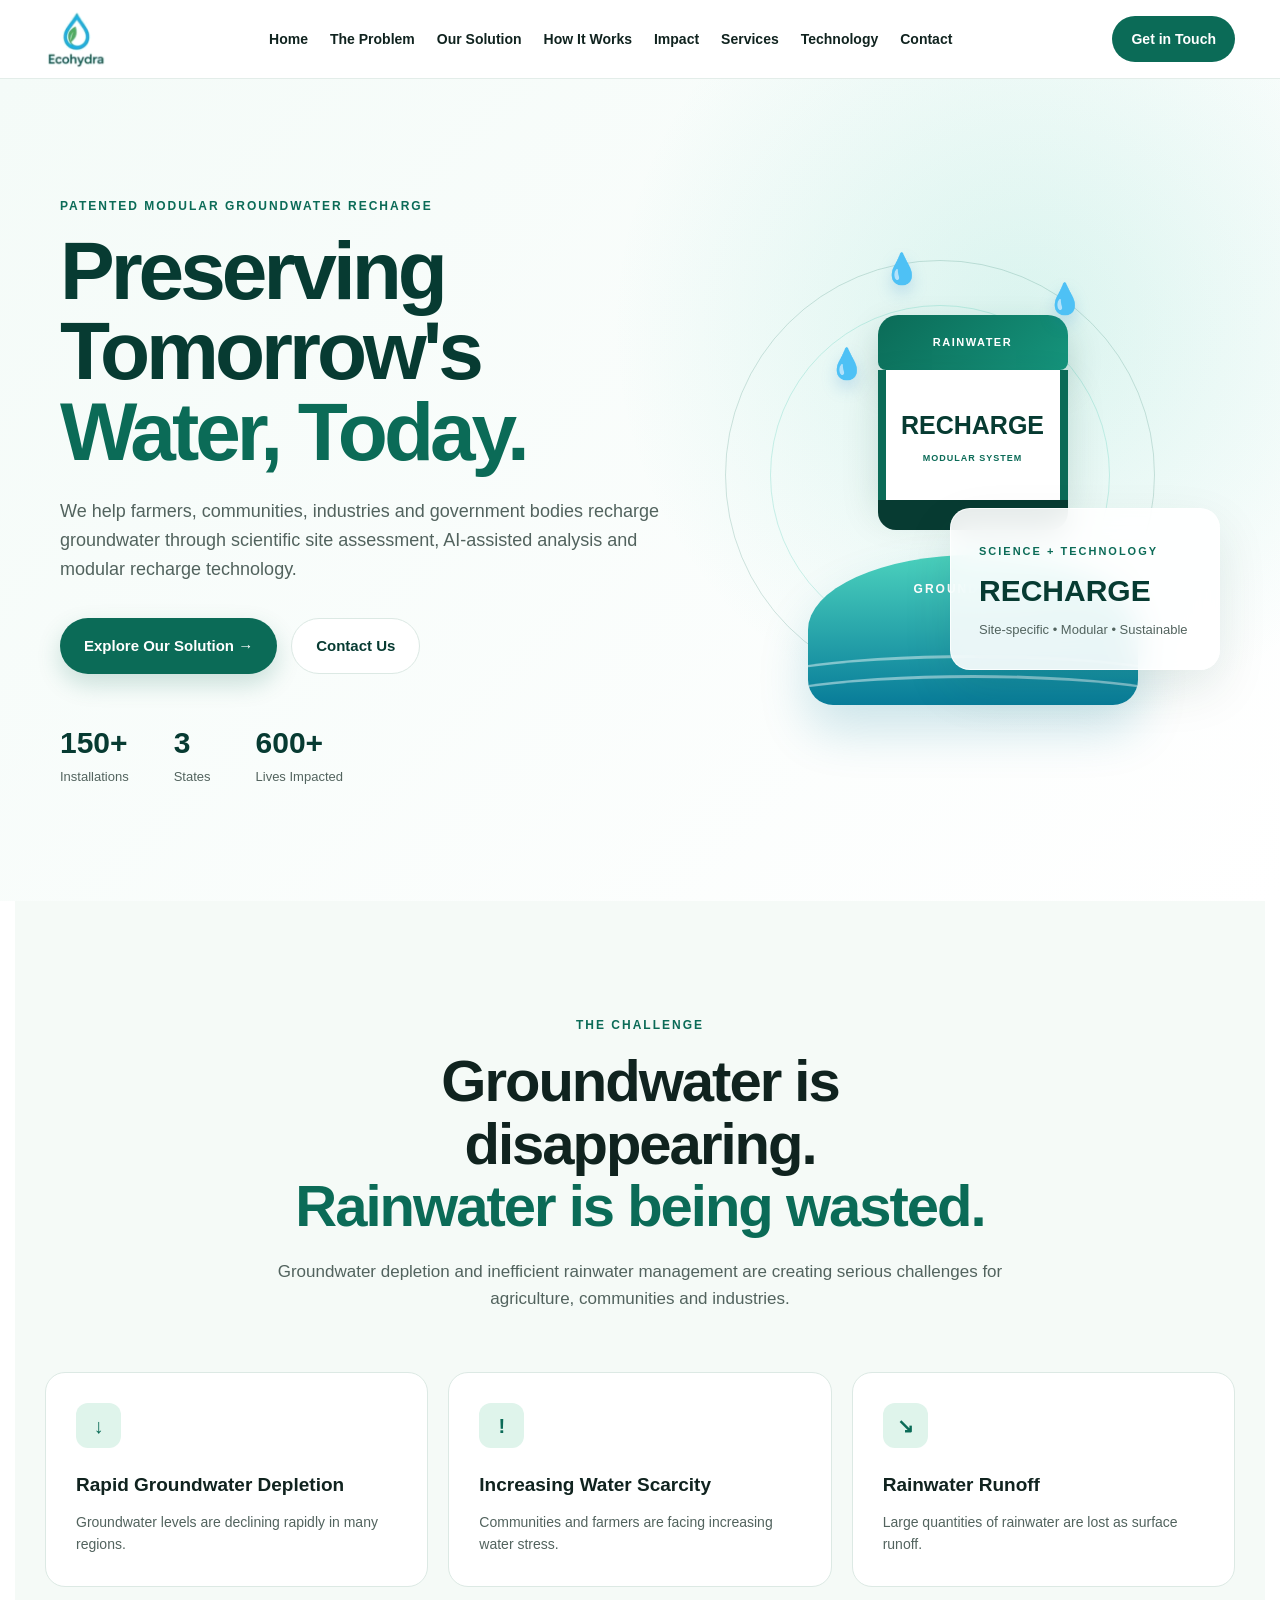
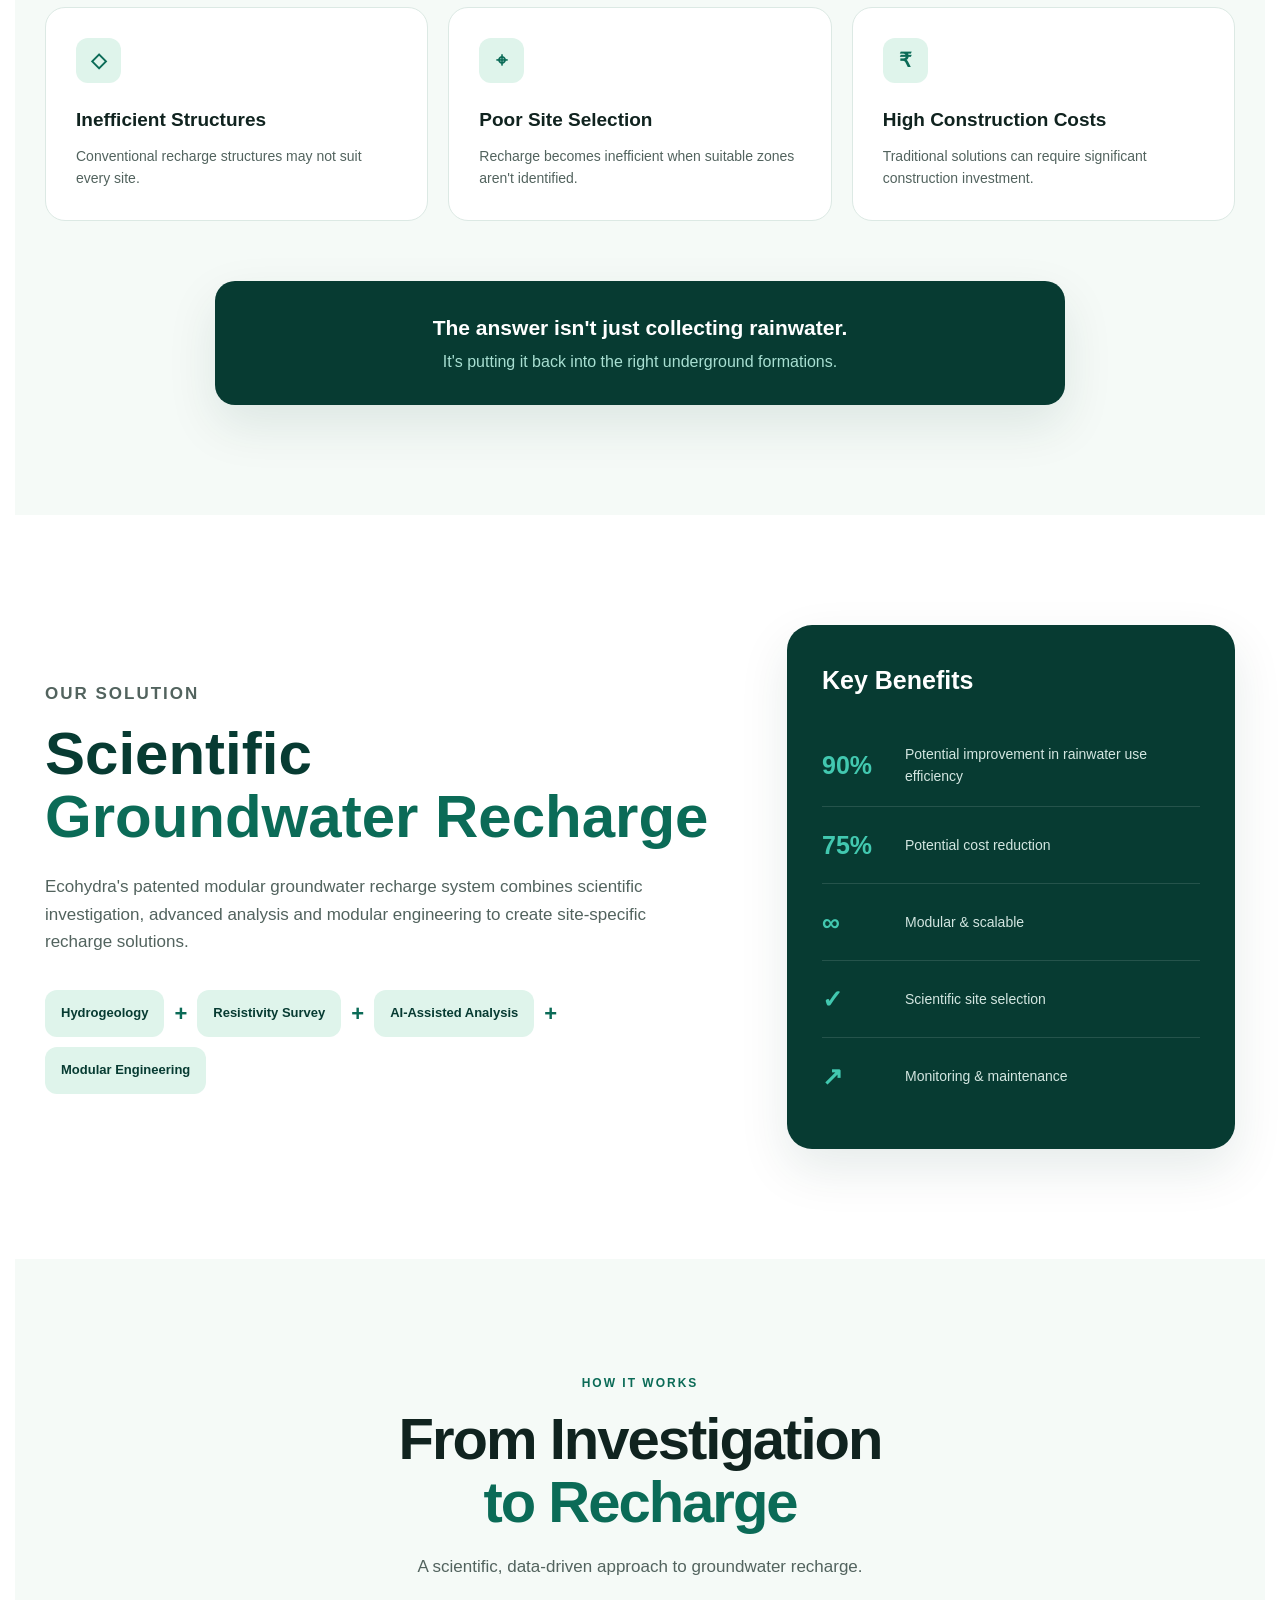
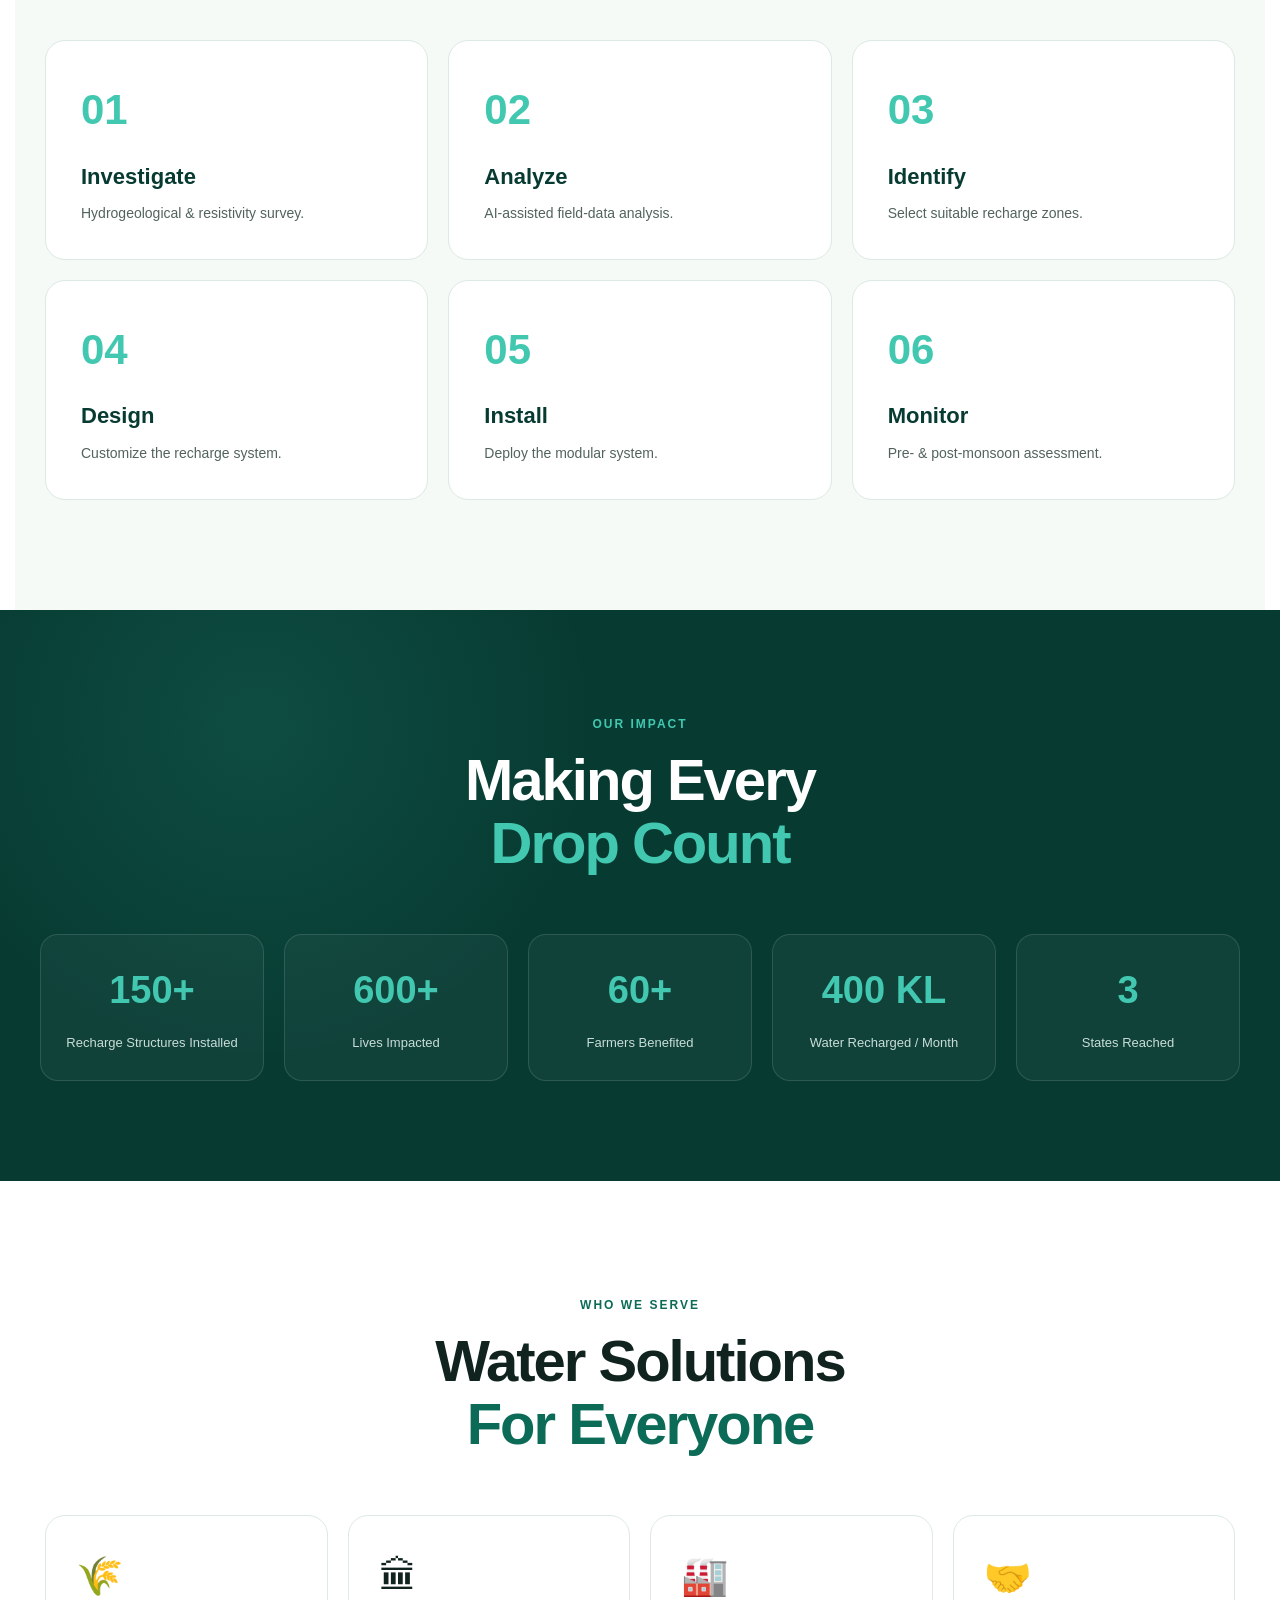
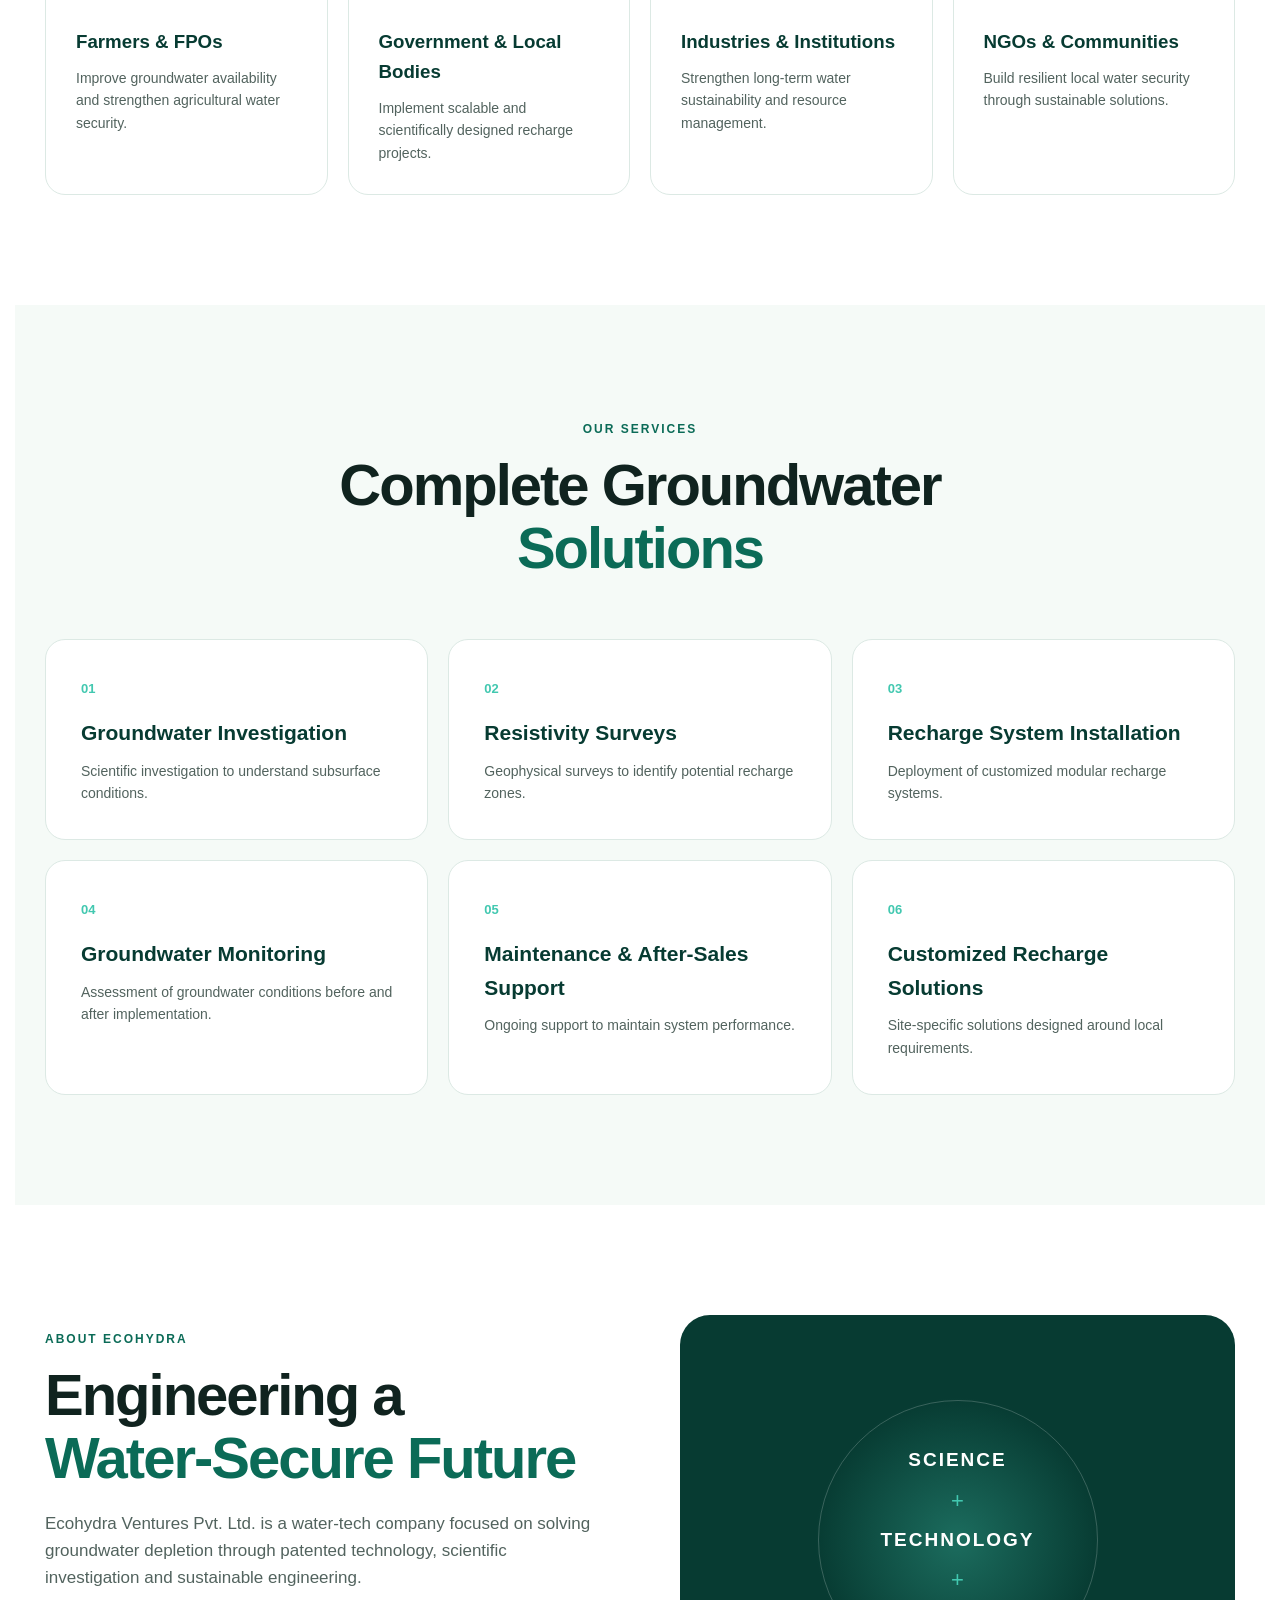
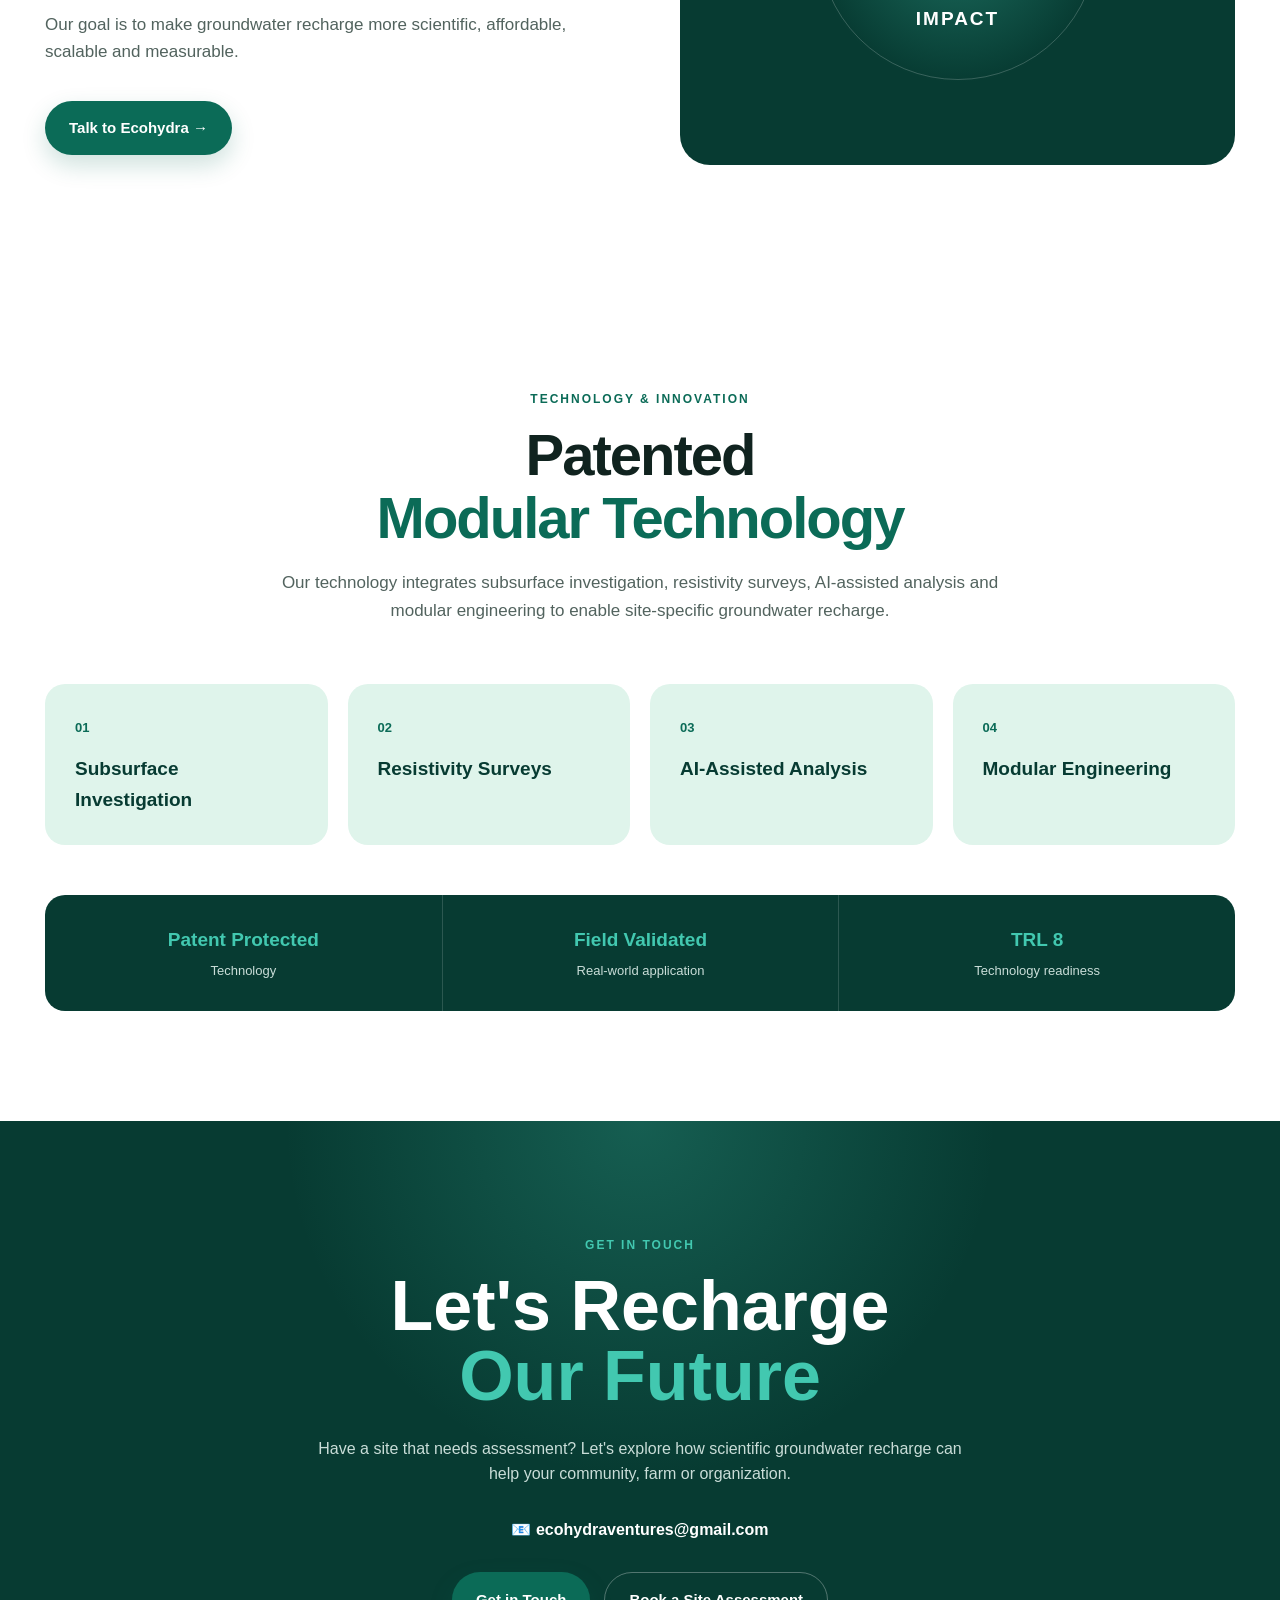
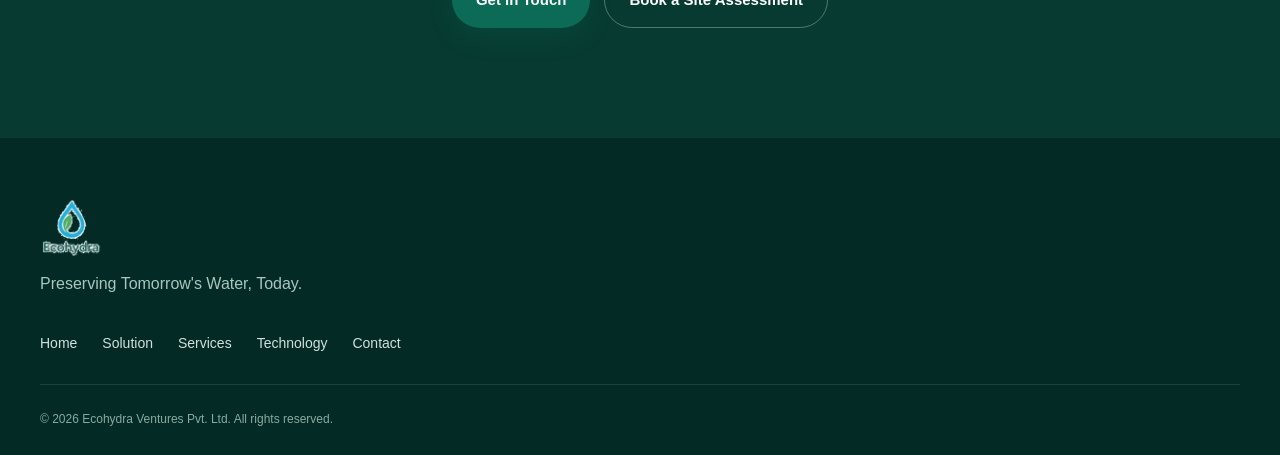
==== index.html @ b25ceb39 "Add files via upload" ====
<!DOCTYPE html>
<html lang="en">
<head>
    <meta charset="UTF-8">
    <meta name="viewport" content="width=device-width, initial-scale=1.0">

    <meta
        name="description"
        content="Ecohydra Ventures Pvt. Ltd. provides scientific and modular groundwater recharge solutions."
    >

    <title>Ecohydra Ventures Pvt. Ltd. | Groundwater Recharge Solutions</title>

    <link rel="stylesheet" href="style.css">
</head>

<body>

    <!-- ================= HEADER ================= -->

    <header class="header">

        <nav class="navbar">

            <a href="#home" class="logo">
    <img
        src="ecohydra-logo.png"
        alt="Ecohydra Ventures Pvt. Ltd."
        class="site-logo"
    >
</a>

            <button class="menu-toggle" id="menuToggle" aria-label="Open menu">
                ☰
            </button>

            <ul class="nav-links" id="navLinks">
                <li><a href="#home">Home</a></li>
                <li><a href="#problem">The Problem</a></li>
                <li><a href="#solution">Our Solution</a></li>
                <li><a href="#process">How It Works</a></li>
                <li><a href="#impact">Impact</a></li>
                <li><a href="#services">Services</a></li>
                <li><a href="#technology">Technology</a></li>
                <li><a href="#contact">Contact</a></li>
            </ul>

            <a href="#contact" class="nav-cta">
                Get in Touch
            </a>

        </nav>

    </header>


    <main>

        <!-- ================= HERO ================= -->

        <section class="hero" id="home">

            <div class="hero-content">

                <p class="eyebrow">
                    PATENTED MODULAR GROUNDWATER RECHARGE
                </p>

                <h1>
                    Preserving Tomorrow's
                    <span>Water, Today.</span>
                </h1>

                <p class="hero-description">
                    We help farmers, communities, industries and government
                    bodies recharge groundwater through scientific site
                    assessment, AI-assisted analysis and modular recharge
                    technology.
                </p>

                <div class="hero-buttons">
                    <a href="#solution" class="btn btn-primary">
                        Explore Our Solution →
                    </a>

                    <a href="#contact" class="btn btn-secondary">
                        Contact Us
                    </a>
                </div>

                <div class="hero-stats">

                    <div>
                        <strong>150+</strong>
                        <span>Installations</span>
                    </div>

                    <div>
                        <strong>3</strong>
                        <span>States</span>
                    </div>

                    <div>
                        <strong>600+</strong>
                        <span>Lives Impacted</span>
                    </div>

                </div>

            </div>

  <div class="hero-visual">

    <div class="water-orbit orbit-one"></div>
    <div class="water-orbit orbit-two"></div>

    <div class="recharge-visual">

        <div class="rain-drop drop-one">💧</div>
        <div class="rain-drop drop-two">💧</div>
        <div class="rain-drop drop-three">💧</div>

        <div class="recharge-system">
            <div class="system-top">
                <span>RAINWATER</span>
            </div>

            <div class="system-body">
                <span>RECHARGE</span>
                <small>MODULAR SYSTEM</small>
            </div>

            <div class="system-bottom"></div>
        </div>

        <div class="groundwater">
            <span>GROUNDWATER</span>
            <div class="water-wave"></div>
            <div class="water-wave wave-two"></div>
        </div>

    </div>

    <div class="water-card">
        <span>SCIENCE + TECHNOLOGY</span>
        <strong>RECHARGE</strong>
        <p>Site-specific • Modular • Sustainable</p>
    </div>

</div>

        </section>


        <!-- ================= PROBLEM ================= -->

        <section class="section problem-section" id="problem">

            <div class="section-heading">

                <p class="eyebrow">THE CHALLENGE</p>

                <h2>
                    Groundwater is disappearing.
                    <span>Rainwater is being wasted.</span>
                </h2>

                <p>
                    Groundwater depletion and inefficient rainwater management
                    are creating serious challenges for agriculture,
                    communities and industries.
                </p>

            </div>


            <div class="problem-grid">

                <article class="problem-card">
                    <span class="card-icon">↓</span>
                    <h3>Rapid Groundwater Depletion</h3>
                    <p>Groundwater levels are declining rapidly in many regions.</p>
                </article>

                <article class="problem-card">
                    <span class="card-icon">!</span>
                    <h3>Increasing Water Scarcity</h3>
                    <p>Communities and farmers are facing increasing water stress.</p>
                </article>

                <article class="problem-card">
                    <span class="card-icon">↘</span>
                    <h3>Rainwater Runoff</h3>
                    <p>Large quantities of rainwater are lost as surface runoff.</p>
                </article>

                <article class="problem-card">
                    <span class="card-icon">◇</span>
                    <h3>Inefficient Structures</h3>
                    <p>Conventional recharge structures may not suit every site.</p>
                </article>

                <article class="problem-card">
                    <span class="card-icon">⌖</span>
                    <h3>Poor Site Selection</h3>
                    <p>Recharge becomes inefficient when suitable zones aren't identified.</p>
                </article>

                <article class="problem-card">
                    <span class="card-icon">₹</span>
                    <h3>High Construction Costs</h3>
                    <p>Traditional solutions can require significant construction investment.</p>
                </article>

            </div>

            <div class="problem-statement">
                <strong>The answer isn't just collecting rainwater.</strong>
                <span>
                    It's putting it back into the right underground formations.
                </span>
            </div>

        </section>


        <!-- ================= SOLUTION ================= -->

        <section class="section solution-section" id="solution">

            <div class="solution-layout">

                <div class="solution-content">

                    <p class="eyebrow">OUR SOLUTION</p>

                    <h2>
                        Scientific
                        <span>Groundwater Recharge</span>
                    </h2>

                    <p>
                        Ecohydra's patented modular groundwater recharge
                        system combines scientific investigation, advanced
                        analysis and modular engineering to create
                        site-specific recharge solutions.
                    </p>

                    <div class="technology-chain">

                        <div>
                            <strong>Hydrogeology</strong>
                        </div>

                        <span>+</span>

                        <div>
                            <strong>Resistivity Survey</strong>
                        </div>

                        <span>+</span>

                        <div>
                            <strong>AI-Assisted Analysis</strong>
                        </div>

                        <span>+</span>

                        <div>
                            <strong>Modular Engineering</strong>
                        </div>

                    </div>

                </div>


                <div class="benefits">

                    <h3>Key Benefits</h3>

                    <div class="benefit">
                        <strong>90%</strong>
                        <span>Potential improvement in rainwater use efficiency</span>
                    </div>

                    <div class="benefit">
                        <strong>75%</strong>
                        <span>Potential cost reduction</span>
                    </div>

                    <div class="benefit">
                        <strong>∞</strong>
                        <span>Modular & scalable</span>
                    </div>

                    <div class="benefit">
                        <strong>✓</strong>
                        <span>Scientific site selection</span>
                    </div>

                    <div class="benefit">
                        <strong>↗</strong>
                        <span>Monitoring & maintenance</span>
                    </div>

                </div>

            </div>

        </section>


        <!-- ================= HOW IT WORKS ================= -->

        <section class="section process-section" id="process">

            <div class="section-heading">

                <p class="eyebrow">HOW IT WORKS</p>

                <h2>
                    From Investigation
                    <span>to Recharge</span>
                </h2>

                <p>
                    A scientific, data-driven approach to groundwater recharge.
                </p>

            </div>


            <div class="process-grid">

                <article class="process-card">
                    <span>01</span>
                    <h3>Investigate</h3>
                    <p>Hydrogeological & resistivity survey.</p>
                </article>

                <article class="process-card">
                    <span>02</span>
                    <h3>Analyze</h3>
                    <p>AI-assisted field-data analysis.</p>
                </article>

                <article class="process-card">
                    <span>03</span>
                    <h3>Identify</h3>
                    <p>Select suitable recharge zones.</p>
                </article>

                <article class="process-card">
                    <span>04</span>
                    <h3>Design</h3>
                    <p>Customize the recharge system.</p>
                </article>

                <article class="process-card">
                    <span>05</span>
                    <h3>Install</h3>
                    <p>Deploy the modular system.</p>
                </article>

                <article class="process-card">
                    <span>06</span>
                    <h3>Monitor</h3>
                    <p>Pre- & post-monsoon assessment.</p>
                </article>

            </div>

        </section>


        <!-- ================= IMPACT ================= -->

        <section class="impact-section" id="impact">

            <div class="section-heading light">

                <p class="eyebrow">OUR IMPACT</p>

                <h2>
                    Making Every
                    <span>Drop Count</span>
                </h2>

            </div>


            <div class="impact-grid">

                <div class="impact-number">
                    <strong>150+</strong>
                    <span>Recharge Structures Installed</span>
                </div>

                <div class="impact-number">
                    <strong>600+</strong>
                    <span>Lives Impacted</span>
                </div>

                <div class="impact-number">
                    <strong>60+</strong>
                    <span>Farmers Benefited</span>
                </div>

                <div class="impact-number">
                    <strong>400 KL</strong>
                    <span>Water Recharged / Month</span>
                </div>

                <div class="impact-number">
                    <strong>3</strong>
                    <span>States Reached</span>
                </div>

            </div>

        </section>


        <!-- ================= WHO WE SERVE ================= -->

        <section class="section serve-section">

            <div class="section-heading">

                <p class="eyebrow">WHO WE SERVE</p>

                <h2>
                    Water Solutions
                    <span>For Everyone</span>
                </h2>

            </div>


            <div class="serve-grid">

                <article class="serve-card">
                    <div class="serve-icon">🌾</div>
                    <h3>Farmers & FPOs</h3>
                    <p>Improve groundwater availability and strengthen agricultural water security.</p>
                </article>

                <article class="serve-card">
                    <div class="serve-icon">🏛</div>
                    <h3>Government & Local Bodies</h3>
                    <p>Implement scalable and scientifically designed recharge projects.</p>
                </article>

                <article class="serve-card">
                    <div class="serve-icon">🏭</div>
                    <h3>Industries & Institutions</h3>
                    <p>Strengthen long-term water sustainability and resource management.</p>
                </article>

                <article class="serve-card">
                    <div class="serve-icon">🤝</div>
                    <h3>NGOs & Communities</h3>
                    <p>Build resilient local water security through sustainable solutions.</p>
                </article>

            </div>

        </section>


        <!-- ================= SERVICES ================= -->

        <section class="section services-section" id="services">

            <div class="section-heading">

                <p class="eyebrow">OUR SERVICES</p>

                <h2>
                    Complete Groundwater
                    <span>Solutions</span>
                </h2>

            </div>


            <div class="services-grid">

                <article class="service-card">
                    <span>01</span>
                    <h3>Groundwater Investigation</h3>
                    <p>Scientific investigation to understand subsurface conditions.</p>
                </article>

                <article class="service-card">
                    <span>02</span>
                    <h3>Resistivity Surveys</h3>
                    <p>Geophysical surveys to identify potential recharge zones.</p>
                </article>

                <article class="service-card">
                    <span>03</span>
                    <h3>Recharge System Installation</h3>
                    <p>Deployment of customized modular recharge systems.</p>
                </article>

                <article class="service-card">
                    <span>04</span>
                    <h3>Groundwater Monitoring</h3>
                    <p>Assessment of groundwater conditions before and after implementation.</p>
                </article>

                <article class="service-card">
                    <span>05</span>
                    <h3>Maintenance & After-Sales Support</h3>
                    <p>Ongoing support to maintain system performance.</p>
                </article>

                <article class="service-card">
                    <span>06</span>
                    <h3>Customized Recharge Solutions</h3>
                    <p>Site-specific solutions designed around local requirements.</p>
                </article>

            </div>

        </section>


        <!-- ================= ABOUT ================= -->

        <section class="section about-section" id="about">

            <div class="about-content">

                <p class="eyebrow">ABOUT ECOHYDRA</p>

                <h2>
                    Engineering a
                    <span>Water-Secure Future</span>
                </h2>

                <p>
                    Ecohydra Ventures Pvt. Ltd. is a water-tech company focused
                    on solving groundwater depletion through patented technology,
                    scientific investigation and sustainable engineering.
                </p>

                <p>
                    Our goal is to make groundwater recharge more scientific,
                    affordable, scalable and measurable.
                </p>

                <a href="#contact" class="btn btn-primary">
                    Talk to Ecohydra →
                </a>

            </div>


            <div class="about-highlight">

                <div class="highlight-circle">
                    <strong>SCIENCE</strong>
                    <span>+</span>
                    <strong>TECHNOLOGY</strong>
                    <span>+</span>
                    <strong>IMPACT</strong>
                </div>

            </div>

        </section>


        <!-- ================= TECHNOLOGY ================= -->

        <section class="section technology-section" id="technology">

            <div class="section-heading">

                <p class="eyebrow">TECHNOLOGY & INNOVATION</p>

                <h2>
                    Patented
                    <span>Modular Technology</span>
                </h2>

                <p>
                    Our technology integrates subsurface investigation,
                    resistivity surveys, AI-assisted analysis and modular
                    engineering to enable site-specific groundwater recharge.
                </p>

            </div>


            <div class="technology-features">

                <div class="tech-feature">
                    <span>01</span>
                    <h3>Subsurface Investigation</h3>
                </div>

                <div class="tech-feature">
                    <span>02</span>
                    <h3>Resistivity Surveys</h3>
                </div>

                <div class="tech-feature">
                    <span>03</span>
                    <h3>AI-Assisted Analysis</h3>
                </div>

                <div class="tech-feature">
                    <span>04</span>
                    <h3>Modular Engineering</h3>
                </div>

            </div>


            <div class="certification-bar">

                <div>
                    <strong>Patent Protected</strong>
                    <span>Technology</span>
                </div>

                <div>
                    <strong>Field Validated</strong>
                    <span>Real-world application</span>
                </div>

                <div>
                    <strong>TRL 8</strong>
                    <span>Technology readiness</span>
                </div>

            </div>

        </section>


        <!-- ================= CONTACT ================= -->

        <section class="contact-section" id="contact">

            <div class="contact-content">

                <p class="eyebrow">GET IN TOUCH</p>

                <h2>
                    Let's Recharge
                    <span>Our Future</span>
                </h2>

                <p>
                    Have a site that needs assessment?
                    Let's explore how scientific groundwater recharge
                    can help your community, farm or organization.
                </p>

                <div class="contact-details">

                    <a href="mailto:ecohydraventures@gmail.com">
                        📧 ecohydraventures@gmail.com
                    </a>

                </div>

                <div class="contact-buttons">

                    <a
                        href="mailto:ecohydraventures@gmail.com"
                        class="btn btn-primary"
                    >
                        Get in Touch
                    </a>

                    <a href="#home" class="btn btn-secondary">
                        Book a Site Assessment
                    </a>

                </div>

            </div>

        </section>

    </main>


    <!-- ================= FOOTER ================= -->

    <footer class="footer">

        <div class="footer-brand">

            <a href="#home" class="logo">
                <img
    src="ecohydra-logo.png"
    alt="Ecohydra Ventures Pvt. Ltd."
    class="site-logo"
>
            </a>

            <p>
                Preserving Tomorrow's Water, Today.
            </p>

        </div>


        <div class="footer-links">

            <a href="#home">Home</a>
            <a href="#solution">Solution</a>
            <a href="#services">Services</a>
            <a href="#technology">Technology</a>
            <a href="#contact">Contact</a>

        </div>


        <div class="footer-bottom">

            <p>
                © 2026 Ecohydra Ventures Pvt. Ltd. All rights reserved.
            </p>

        </div>

    </footer>


    <!-- Scroll To Top -->

    <button id="scrollTop" class="scroll-top" aria-label="Scroll to top">
        ↑
    </button>


    <script src="script.js"></script>

</body>
</html>
---- style.css ----
/* =========================================================
   ECOHYDRA — GLOBAL STYLES
   ========================================================= */

:root {
    --green-dark: #073b32;
    --green: #0b6b57;
    --green-light: #dff4eb;
    --aqua: #42c8b0;
    --blue: #1677c8;
    --cream: #f5faf7;
    --white: #ffffff;
    --dark: #10231f;
    --text: #52635e;
    --border: #dce9e4;

    --shadow: 0 20px 50px rgba(7, 59, 50, 0.10);
    --radius: 20px;
}


/* =========================================================
   RESET
   ========================================================= */

* {
    margin: 0;
    padding: 0;
    box-sizing: border-box;
}

html {
    scroll-behavior: smooth;
}

body {
    font-family: Arial, Helvetica, sans-serif;
    color: var(--dark);
    background: var(--white);
    line-height: 1.6;
}

a {
    text-decoration: none;
    color: inherit;
}

button {
    font-family: inherit;
}

img {
    max-width: 100%;
    display: block;
}


/* =========================================================
   HEADER
   ========================================================= */

.header {
    position: sticky;
    top: 0;
    z-index: 1000;
    background: rgba(255, 255, 255, 0.92);
    backdrop-filter: blur(15px);
    border-bottom: 1px solid rgba(220, 233, 228, 0.8);
}

.navbar {
    max-width: 1250px;
    margin: auto;
    min-height: 78px;
    padding: 0 30px;

    display: flex;
    align-items: center;
    justify-content: space-between;
    gap: 25px;
}


/* LOGO */

.logo {
    display: flex;
    align-items: center;
    gap: 10px;
}

.logo-mark {
    width: 42px;
    height: 42px;
    border-radius: 50%;

    display: grid;
    place-items: center;

    color: white;
    background: linear-gradient(135deg, var(--green), var(--aqua));

    font-size: 22px;
    font-weight: 800;
}

.logo-text {
    display: flex;
    flex-direction: column;
    line-height: 1.1;
}

.logo-text strong {
    color: var(--green-dark);
    font-size: 20px;
}

.logo-text small {
    color: var(--text);
    font-size: 9px;
    margin-top: 4px;
}


/* NAVIGATION */

.nav-links {
    display: flex;
    align-items: center;
    gap: 22px;
    list-style: none;
}

.nav-links a {
    color: var(--dark);
    font-size: 14px;
    font-weight: 600;
    transition: 0.3s;
}

.nav-links a:hover {
    color: var(--green);
}

.nav-cta {
    padding: 12px 19px;
    border-radius: 50px;

    color: white;
    background: var(--green);

    font-size: 14px;
    font-weight: 700;

    transition: 0.3s;
}

.nav-cta:hover {
    background: var(--green-dark);
    transform: translateY(-2px);
}


/* MOBILE MENU BUTTON */

.menu-toggle {
    display: none;

    border: none;
    background: transparent;

    font-size: 28px;
    cursor: pointer;
    color: var(--green-dark);
}


/* =========================================================
   GENERAL SECTIONS
   ========================================================= */

.section {
    max-width: 1250px;
    margin: auto;
    padding: 110px 30px;
}

.section-heading {
    max-width: 750px;
    margin: 0 auto 60px;
    text-align: center;
}

.eyebrow {
    display: inline-block;

    margin-bottom: 15px;

    color: var(--green);
    font-size: 12px;
    font-weight: 800;
    letter-spacing: 2px;
}

.section-heading h2,
.about-content h2 {
    color: var(--dark);
    font-size: clamp(36px, 5vw, 58px);
    line-height: 1.08;
    letter-spacing: -2px;
}

.section-heading h2 span,
.about-content h2 span {
    display: block;
    color: var(--green);
}

.section-heading > p:last-child {
    margin-top: 20px;
    color: var(--text);
    font-size: 17px;
}


/* =========================================================
   HERO
   ========================================================= */

.hero {
    min-height: calc(100vh - 78px);

    max-width: 1400px;
    margin: auto;
    padding: 80px 60px;

    display: grid;
    grid-template-columns: 1.1fr 0.9fr;
    align-items: center;
    gap: 60px;

    overflow: hidden;

    background:
        radial-gradient(circle at 80% 30%, rgba(66, 200, 176, 0.18), transparent 35%),
        linear-gradient(135deg, #f4fbf8, #ffffff);
}


/* HERO TEXT */

.hero-content {
    max-width: 700px;
}

.hero h1 {
    margin-bottom: 25px;

    color: var(--green-dark);

    font-size: clamp(48px, 7vw, 82px);
    line-height: 0.98;
    letter-spacing: -4px;
}

.hero h1 span {
    display: block;
    color: var(--green);
}

.hero-description {
    max-width: 650px;
    margin-bottom: 35px;

    color: var(--text);
    font-size: 18px;
}


/* HERO BUTTONS */

.hero-buttons {
    display: flex;
    flex-wrap: wrap;
    gap: 14px;
    margin-bottom: 45px;
}

.btn {
    display: inline-flex;
    align-items: center;
    justify-content: center;

    padding: 15px 24px;
    border-radius: 50px;

    font-weight: 700;
    font-size: 15px;

    transition: 0.3s;
}

.btn-primary {
    color: white;
    background: var(--green);
    box-shadow: 0 10px 25px rgba(11, 107, 87, 0.20);
}

.btn-primary:hover {
    background: var(--green-dark);
    transform: translateY(-3px);
}

.btn-secondary {
    color: var(--green-dark);
    background: white;
    border: 1px solid var(--border);
}

.btn-secondary:hover {
    border-color: var(--green);
    transform: translateY(-3px);
}


/* HERO STATS */

.hero-stats {
    display: flex;
    flex-wrap: wrap;
    gap: 45px;
}

.hero-stats div {
    display: flex;
    flex-direction: column;
}

.hero-stats strong {
    color: var(--green-dark);
    font-size: 30px;
}

.hero-stats span {
    color: var(--text);
    font-size: 13px;
}


/* HERO VISUAL */

.hero-visual {
    position: relative;

    min-height: 500px;

    display: grid;
    place-items: center;
}

.hero-circle {
    width: 390px;
    height: 390px;

    border-radius: 50%;

    background:
        radial-gradient(circle at 35% 30%, #ffffff, transparent 25%),
        linear-gradient(135deg, var(--green), var(--aqua));

    box-shadow:
        0 40px 80px rgba(7, 59, 50, 0.20);

    animation: float 5s ease-in-out infinite;
}

.water-card {
    position: absolute;

    right: 0;
    bottom: 70px;

    width: 270px;
    padding: 28px;

    border: 1px solid rgba(255, 255, 255, 0.8);
    border-radius: 20px;

    background: rgba(255, 255, 255, 0.90);
    backdrop-filter: blur(15px);

    box-shadow: var(--shadow);
}

.water-card span {
    color: var(--green);
    font-size: 11px;
    font-weight: 800;
    letter-spacing: 2px;
}

.water-card strong {
    display: block;
    margin: 5px 0;

    color: var(--green-dark);
    font-size: 30px;
}

.water-card p {
    color: var(--text);
    font-size: 13px;
}

@keyframes float {
    0%,
    100% {
        transform: translateY(0);
    }

    50% {
        transform: translateY(-15px);
    }
}


/* =========================================================
   PROBLEM
   ========================================================= */

.problem-section {
    background: var(--cream);
}

.problem-grid {
    display: grid;
    grid-template-columns: repeat(3, 1fr);
    gap: 20px;
}

.problem-card {
    padding: 30px;

    background: white;
    border: 1px solid var(--border);
    border-radius: var(--radius);

    transition: 0.3s;
}

.problem-card:hover {
    transform: translateY(-8px);
    box-shadow: var(--shadow);
}

.card-icon {
    width: 45px;
    height: 45px;

    margin-bottom: 22px;

    display: grid;
    place-items: center;

    border-radius: 12px;

    color: var(--green);
    background: var(--green-light);

    font-size: 20px;
    font-weight: 800;
}

.problem-card h3 {
    margin-bottom: 10px;
    color: var(--dark);
    font-size: 19px;
}

.problem-card p {
    color: var(--text);
    font-size: 14px;
}

.problem-statement {
    max-width: 850px;
    margin: 60px auto 0;
    padding: 30px;

    text-align: center;

    border-radius: var(--radius);
    background: var(--green-dark);
    color: white;

    box-shadow: var(--shadow);
}

.problem-statement strong,
.problem-statement span {
    display: block;
}

.problem-statement strong {
    font-size: 21px;
}

.problem-statement span {
    margin-top: 5px;
    color: #a8dfd2;
}


/* =========================================================
   SOLUTION
   ========================================================= */

.solution-section {
    background: white;
}

.solution-layout {
    display: grid;
    grid-template-columns: 1.2fr 0.8fr;
    gap: 70px;
    align-items: center;
}

.solution-content h2 {
    margin-bottom: 25px;
    color: var(--green-dark);
    font-size: clamp(40px, 5vw, 60px);
    line-height: 1.05;
}

.solution-content h2 span {
    display: block;
    color: var(--green);
}

.solution-content > p {
    color: var(--text);
    font-size: 17px;
}

.technology-chain {
    display: flex;
    flex-wrap: wrap;
    align-items: center;
    gap: 10px;
    margin-top: 35px;
}

.technology-chain div {
    padding: 13px 16px;

    border-radius: 12px;

    color: var(--green-dark);
    background: var(--green-light);

    font-size: 13px;
}

.technology-chain > span {
    color: var(--green);
    font-size: 22px;
    font-weight: 800;
}


/* BENEFITS */

.benefits {
    padding: 35px;

    border-radius: 25px;

    background: var(--green-dark);
    color: white;

    box-shadow: var(--shadow);
}

.benefits h3 {
    margin-bottom: 25px;
    font-size: 25px;
}

.benefit {
    display: flex;
    align-items: center;
    gap: 18px;

    padding: 18px 0;

    border-bottom: 1px solid rgba(255, 255, 255, 0.12);
}

.benefit:last-child {
    border-bottom: none;
}

.benefit strong {
    min-width: 65px;
    color: var(--aqua);
    font-size: 25px;
}

.benefit span {
    color: #d3e6e1;
    font-size: 14px;
}


/* =========================================================
   PROCESS
   ========================================================= */

.process-section {
    background: var(--cream);
}

.process-grid {
    display: grid;
    grid-template-columns: repeat(3, 1fr);
    gap: 20px;
}

.process-card {
    position: relative;

    padding: 35px;

    border-radius: var(--radius);

    background: white;
    border: 1px solid var(--border);

    overflow: hidden;

    transition: 0.3s;
}

.process-card:hover {
    transform: translateY(-7px);
    box-shadow: var(--shadow);
}

.process-card > span {
    color: var(--aqua);
    font-size: 42px;
    font-weight: 800;
}

.process-card h3 {
    margin: 15px 0 8px;
    color: var(--green-dark);
    font-size: 22px;
}

.process-card p {
    color: var(--text);
    font-size: 14px;
}


/* =========================================================
   IMPACT
   ========================================================= */

.impact-section {
    padding: 100px 30px;

    background:
        radial-gradient(circle at 20% 20%, rgba(66, 200, 176, 0.12), transparent 30%),
        var(--green-dark);

    color: white;
}

.section-heading.light h2 {
    color: white;
}

.section-heading.light h2 span {
    color: var(--aqua);
}

.section-heading.light .eyebrow {
    color: var(--aqua);
}

.impact-grid {
    max-width: 1200px;
    margin: auto;

    display: grid;
    grid-template-columns: repeat(5, 1fr);
    gap: 20px;
}

.impact-number {
    padding: 25px;
    text-align: center;

    border: 1px solid rgba(255, 255, 255, 0.12);
    border-radius: 18px;

    background: rgba(255, 255, 255, 0.04);
}

.impact-number strong {
    display: block;
    margin-bottom: 8px;

    color: var(--aqua);
    font-size: 38px;
}

.impact-number span {
    color: #c9ddd8;
    font-size: 13px;
}


/* =========================================================
   WHO WE SERVE
   ========================================================= */

.serve-grid {
    display: grid;
    grid-template-columns: repeat(4, 1fr);
    gap: 20px;
}

.serve-card {
    padding: 30px;

    border: 1px solid var(--border);
    border-radius: var(--radius);

    transition: 0.3s;
}

.serve-card:hover {
    transform: translateY(-8px);
    box-shadow: var(--shadow);
}

.serve-icon {
    margin-bottom: 20px;
    font-size: 38px;
}

.serve-card h3 {
    margin-bottom: 10px;
    color: var(--green-dark);
}

.serve-card p {
    color: var(--text);
    font-size: 14px;
}


/* =========================================================
   SERVICES
   ========================================================= */

.services-section {
    background: var(--cream);
}

.services-grid {
    display: grid;
    grid-template-columns: repeat(3, 1fr);
    gap: 20px;
}

.service-card {
    padding: 35px;

    background: white;
    border-radius: var(--radius);
    border: 1px solid var(--border);

    transition: 0.3s;
}

.service-card:hover {
    transform: translateY(-8px);
    border-color: var(--aqua);
    box-shadow: var(--shadow);
}

.service-card > span {
    color: var(--aqua);
    font-size: 13px;
    font-weight: 800;
}

.service-card h3 {
    margin: 15px 0 10px;
    color: var(--green-dark);
    font-size: 21px;
}

.service-card p {
    color: var(--text);
    font-size: 14px;
}


/* =========================================================
   ABOUT
   ========================================================= */

.about-section {
    display: grid;
    grid-template-columns: 1fr 1fr;
    gap: 80px;
    align-items: center;
}

.about-content > p:not(.eyebrow) {
    margin: 20px 0;
    color: var(--text);
    font-size: 17px;
}

.about-content .btn {
    margin-top: 15px;
}

.about-highlight {
    min-height: 450px;

    display: grid;
    place-items: center;

    border-radius: 30px;

    background:
        radial-gradient(circle at center, rgba(66, 200, 176, 0.35), transparent 40%),
        var(--green-dark);
}

.highlight-circle {
    width: 280px;
    height: 280px;

    display: flex;
    flex-direction: column;
    align-items: center;
    justify-content: center;
    gap: 7px;

    border-radius: 50%;

    border: 1px solid rgba(255, 255, 255, 0.2);
}

.highlight-circle strong {
    color: white;
    font-size: 19px;
    letter-spacing: 2px;
}

.highlight-circle span {
    color: var(--aqua);
    font-size: 22px;
}


/* =========================================================
   TECHNOLOGY
   ========================================================= */

.technology-features {
    display: grid;
    grid-template-columns: repeat(4, 1fr);
    gap: 20px;
    margin-bottom: 50px;
}

.tech-feature {
    padding: 30px;

    border-radius: var(--radius);

    background: var(--green-light);
}

.tech-feature span {
    color: var(--green);
    font-size: 13px;
    font-weight: 800;
}

.tech-feature h3 {
    margin-top: 15px;
    color: var(--green-dark);
    font-size: 19px;
}

.certification-bar {
    display: grid;
    grid-template-columns: repeat(3, 1fr);

    border-radius: 20px;
    overflow: hidden;

    background: var(--green-dark);
}

.certification-bar div {
    padding: 30px;
    text-align: center;
    color: white;
}

.certification-bar div + div {
    border-left: 1px solid rgba(255, 255, 255, 0.15);
}

.certification-bar strong,
.certification-bar span {
    display: block;
}

.certification-bar strong {
    color: var(--aqua);
    font-size: 19px;
}

.certification-bar span {
    margin-top: 5px;
    color: #c9ddd8;
    font-size: 13px;
}


/* =========================================================
   CONTACT
   ========================================================= */

.contact-section {
    padding: 110px 30px;

    text-align: center;

    background:
        radial-gradient(circle at 50% 0%, rgba(66, 200, 176, 0.25), transparent 40%),
        var(--green-dark);

    color: white;
}

.contact-content {
    max-width: 800px;
    margin: auto;
}

.contact-section .eyebrow {
    color: var(--aqua);
}

.contact-section h2 {
    color: white;
    font-size: clamp(45px, 6vw, 70px);
    line-height: 1;
}

.contact-section h2 span {
    display: block;
    color: var(--aqua);
}

.contact-section > .contact-content > p:not(.eyebrow) {
    margin: 25px auto;
    max-width: 650px;
    color: #c9ddd8;
}

.contact-details {
    margin: 30px 0;
}

.contact-details a {
    color: white;
    font-weight: 700;
}

.contact-buttons {
    display: flex;
    justify-content: center;
    flex-wrap: wrap;
    gap: 14px;
}

.contact-section .btn-secondary {
    color: white;
    background: transparent;
    border-color: rgba(255, 255, 255, 0.3);
}


/* =========================================================
   FOOTER
   ========================================================= */

.footer {
    padding: 60px 30px 25px;

    background: #032a24;
    color: white;
}

.footer-brand,
.footer-links,
.footer-bottom {
    max-width: 1200px;
    margin-left: auto;
    margin-right: auto;
}

.footer-brand {
    margin-bottom: 35px;
}

.footer-brand .logo-text strong {
    color: white;
}

.footer-brand .logo-text small {
    color: #a7c7c0;
}

.footer-brand p {
    margin-top: 15px;
    color: #a7c7c0;
}

.footer-links {
    display: flex;
    flex-wrap: wrap;
    gap: 25px;

    padding-bottom: 30px;
}

.footer-links a {
    color: #d0e1dd;
    font-size: 14px;
}

.footer-links a:hover {
    color: var(--aqua);
}

.footer-bottom {
    padding-top: 25px;
    border-top: 1px solid rgba(255, 255, 255, 0.1);
}

.footer-bottom p {
    color: #89aaa3;
    font-size: 12px;
}


/* =========================================================
   SCROLL TO TOP
   ========================================================= */

.scroll-top {
    position: fixed;
    right: 25px;
    bottom: 25px;

    width: 48px;
    height: 48px;

    border: none;
    border-radius: 50%;

    color: white;
    background: var(--green);

    font-size: 22px;

    cursor: pointer;

    opacity: 0;
    visibility: hidden;

    transition: 0.3s;

    z-index: 900;
}

.scroll-top.show {
    opacity: 1;
    visibility: visible;
}

.scroll-top:hover {
    background: var(--green-dark);
    transform: translateY(-3px);
}


/* =========================================================
   RESPONSIVE — TABLET
   ========================================================= */

@media (max-width: 1000px) {

    .nav-links {
        gap: 12px;
    }

    .nav-links a {
        font-size: 12px;
    }

    .hero {
        grid-template-columns: 1fr;
        text-align: center;
    }

    .hero-content {
        margin: auto;
    }

    .hero-buttons,
    .hero-stats {
        justify-content: center;
    }

    .hero-visual {
        min-height: 420px;
    }

    .problem-grid,
    .process-grid,
    .services-grid {
        grid-template-columns: repeat(2, 1fr);
    }

    .serve-grid {
        grid-template-columns: repeat(2, 1fr);
    }

    .technology-features {
        grid-template-columns: repeat(2, 1fr);
    }

    .impact-grid {
        grid-template-columns: repeat(3, 1fr);
    }
}


/* =========================================================
   RESPONSIVE — MOBILE
   ========================================================= */

@media (max-width: 700px) {

    .navbar {
        min-height: 70px;
        padding: 0 18px;
    }

    .nav-cta {
        display: none;
    }

    .menu-toggle {
        display: block;
    }

    .nav-links {
        position: absolute;
        top: 70px;
        left: 0;
        right: 0;

        display: none;
        flex-direction: column;
        align-items: stretch;

        padding: 20px;

        background: white;
        border-bottom: 1px solid var(--border);
        box-shadow: var(--shadow);
    }

    .nav-links.active {
        display: flex;
    }

    .nav-links a {
        display: block;
        padding: 12px;
        font-size: 15px;
    }


    .hero {
        min-height: auto;
        padding: 70px 20px;

        grid-template-columns: 1fr;
    }

    .hero h1 {
        font-size: 48px;
        letter-spacing: -2px;
    }

    .hero-description {
        font-size: 16px;
    }

    .hero-stats {
        gap: 25px;
    }

    .hero-visual {
        min-height: 350px;
    }

    .hero-circle {
        width: 280px;
        height: 280px;
    }

    .water-card {
        right: 5%;
        bottom: 30px;
        width: 230px;
    }


    .section {
        padding: 75px 20px;
    }

    .section-heading {
        margin-bottom: 40px;
    }

    .section-heading h2,
    .solution-content h2 {
        font-size: 40px;
        letter-spacing: -1.5px;
    }


    .problem-grid,
    .process-grid,
    .services-grid,
    .serve-grid,
    .technology-features {
        grid-template-columns: 1fr;
    }


    .solution-layout,
    .about-section {
        grid-template-columns: 1fr;
        gap: 45px;
    }


    .impact-section {
        padding: 75px 20px;
    }

    .impact-grid {
        grid-template-columns: repeat(2, 1fr);
    }

    .impact-number strong {
        font-size: 30px;
    }


    .certification-bar {
        grid-template-columns: 1fr;
    }

    .certification-bar div + div {
        border-left: none;
        border-top: 1px solid rgba(255, 255, 255, 0.15);
    }


    .about-highlight {
        min-height: 350px;
    }


    .contact-section {
        padding: 80px 20px;
    }

    .contact-section h2 {
        font-size: 48px;
    }


    .technology-chain {
        flex-direction: column;
        align-items: stretch;
    }

    .technology-chain > span {
        text-align: center;
    }


    .footer {
        padding: 50px 20px 25px;
    }
}
/* =========================================================
   SCROLL REVEAL ANIMATION
   ========================================================= */

.reveal {
    opacity: 0;
    transform: translateY(30px);
    transition:
        opacity 0.7s ease,
        transform 0.7s ease;
}

.reveal.revealed {
    opacity: 1;
    transform: translateY(0);
}
/* =========================================================
   ECOHYDRA RECHARGE VISUAL
   ========================================================= */

.recharge-visual {
    position: relative;
    width: 430px;
    height: 500px;

    display: flex;
    justify-content: center;
    align-items: flex-start;
}


/* -------------------------
   ORBIT RINGS
   ------------------------- */

.water-orbit {
    position: absolute;

    border: 1px solid rgba(11, 107, 87, 0.18);
    border-radius: 50%;
}

.orbit-one {
    width: 430px;
    height: 430px;

    top: 20px;
    left: 0;

    animation: rotateOrbit 18s linear infinite;
}

.orbit-two {
    width: 340px;
    height: 340px;

    top: 65px;
    left: 45px;

    border-color: rgba(66, 200, 176, 0.25);

    animation: rotateOrbitReverse 14s linear infinite;
}

@keyframes rotateOrbit {
    from {
        transform: rotate(0deg);
    }

    to {
        transform: rotate(360deg);
    }
}

@keyframes rotateOrbitReverse {
    from {
        transform: rotate(360deg);
    }

    to {
        transform: rotate(0deg);
    }
}


/* -------------------------
   RECHARGE SYSTEM
   ------------------------- */

.recharge-system {
    position: absolute;

    top: 75px;
    left: 50%;

    transform: translateX(-50%);

    width: 190px;

    text-align: center;

    z-index: 5;
}


/* Top */

.system-top {
    height: 55px;

    display: flex;
    align-items: center;
    justify-content: center;

    border-radius: 20px 20px 8px 8px;

    background: linear-gradient(
        135deg,
        #0b6b57,
        #15947c
    );

    color: white;

    box-shadow:
        0 15px 35px rgba(7, 59, 50, 0.2);
}

.system-top span {
    font-size: 11px;
    font-weight: 800;
    letter-spacing: 1.5px;
}


/* Body */

.system-body {
    min-height: 130px;

    display: flex;
    flex-direction: column;
    align-items: center;
    justify-content: center;

    background: white;

    border-left: 8px solid #0b6b57;
    border-right: 8px solid #0b6b57;

    box-shadow:
        0 15px 35px rgba(7, 59, 50, 0.15);
}

.system-body span {
    color: #073b32;

    font-size: 25px;
    font-weight: 800;
}

.system-body small {
    margin-top: 6px;

    color: #0b6b57;

    font-size: 9px;
    font-weight: 800;
    letter-spacing: 1px;
}


/* Bottom */

.system-bottom {
    height: 30px;

    border-radius: 0 0 18px 18px;

    background: #073b32;
}


/* -------------------------
   GROUNDWATER
   ------------------------- */

.groundwater {
    position: absolute;

    left: 50%;
    bottom: 35px;

    transform: translateX(-50%);

    width: 330px;
    height: 150px;

    overflow: hidden;

    border-radius: 50% 50% 25px 25px;

    background:
        linear-gradient(
            180deg,
            #4bd1bd,
            #087c99
        );

    box-shadow:
        0 25px 50px rgba(8, 124, 153, 0.2);

    z-index: 2;
}

.groundwater > span {
    position: absolute;

    top: 25px;
    left: 0;
    right: 0;

    text-align: center;

    color: white;

    font-size: 12px;
    font-weight: 800;
    letter-spacing: 2px;

    z-index: 5;
}


/* Water waves */

.water-wave {
    position: absolute;

    width: 500px;
    height: 80px;

    left: -85px;
    bottom: -30px;

    border-radius: 50%;

    border-top: 3px solid rgba(255, 255, 255, 0.45);

    animation: waveMove 4s ease-in-out infinite;
}

.wave-two {
    bottom: -50px;

    animation-delay: -2s;
}

@keyframes waveMove {
    0%,
    100% {
        transform: translateX(-15px);
    }

    50% {
        transform: translateX(15px);
    }
}


/* -------------------------
   RAIN DROPS
   ------------------------- */

.rain-drop {
    position: absolute;

    color: #1677c8;

    font-size: 30px;

    filter: drop-shadow(
        0 8px 8px rgba(22, 119, 200, 0.2)
    );

    z-index: 10;

    animation: rainFall 2.5s ease-in-out infinite;
}

.drop-one {
    top: 5px;
    left: 125px;
}

.drop-two {
    top: 35px;
    right: 105px;

    animation-delay: 0.8s;
}

.drop-three {
    top: 100px;
    left: 70px;

    animation-delay: 1.5s;
}

@keyframes rainFall {
    0% {
        opacity: 0;
        transform: translateY(-15px);
    }

    30% {
        opacity: 1;
    }

    70% {
        opacity: 1;
    }

    100% {
        opacity: 0;
        transform: translateY(45px);
    }
}


/* -------------------------
   UPDATED WATER CARD
   ------------------------- */

.hero-visual .water-card {
    z-index: 20;
}


/* =========================================================
   MOBILE RECHARGE VISUAL
   ========================================================= */

@media (max-width: 700px) {

    .recharge-visual {
        width: 330px;
        height: 400px;
    }

    .orbit-one {
        width: 330px;
        height: 330px;
    }

    .orbit-two {
        width: 270px;
        height: 270px;

        left: 30px;
    }

    .recharge-system {
        top: 55px;

        width: 150px;
    }

    .system-top {
        height: 45px;
    }

    .system-body {
        min-height: 100px;
    }

    .system-body span {
        font-size: 20px;
    }

    .groundwater {
        width: 270px;
        height: 120px;
    }

    .water-card {
        right: 0;
        bottom: 10px;
    }
}
.site-logo {
    width: auto;
    height: 58px;
    max-width: 160px;
    object-fit: contain;
    display: block;
}

.header .logo {
    display: flex;
    align-items: center;
    height: 70px;
}
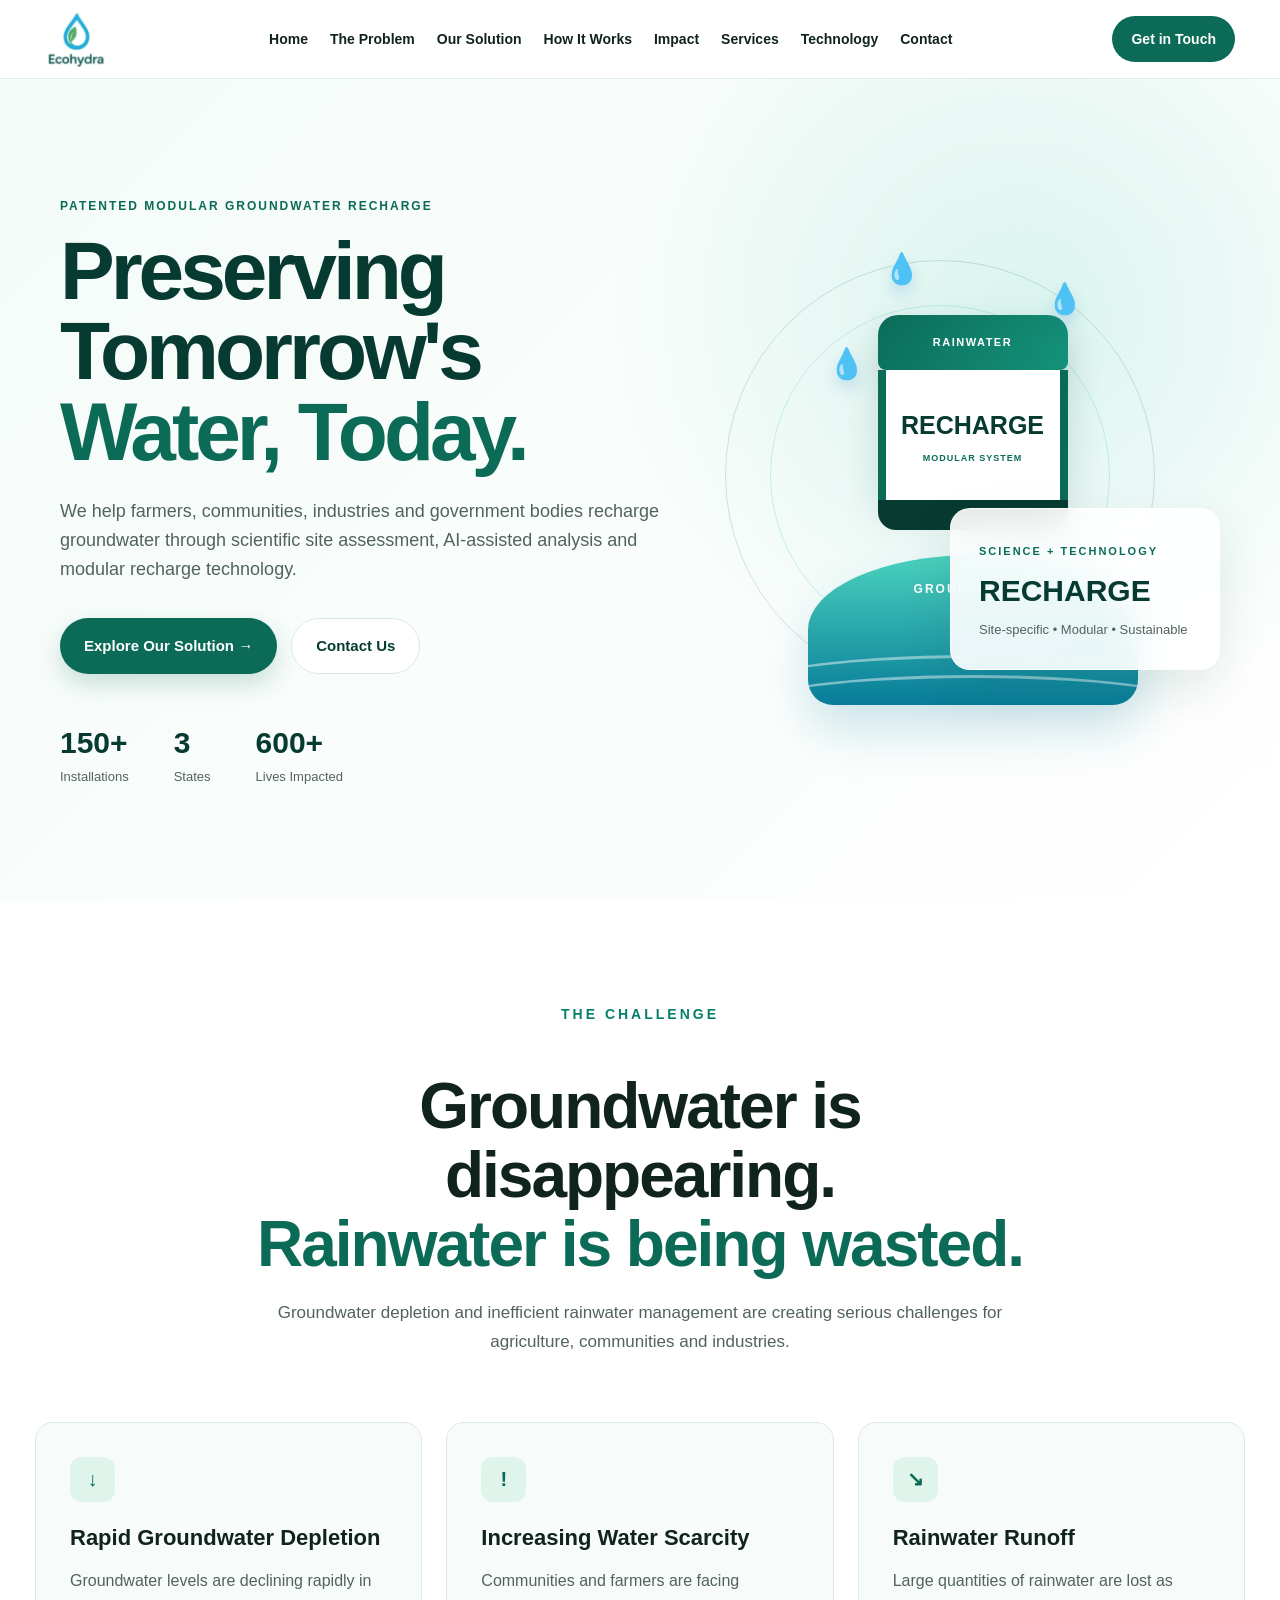
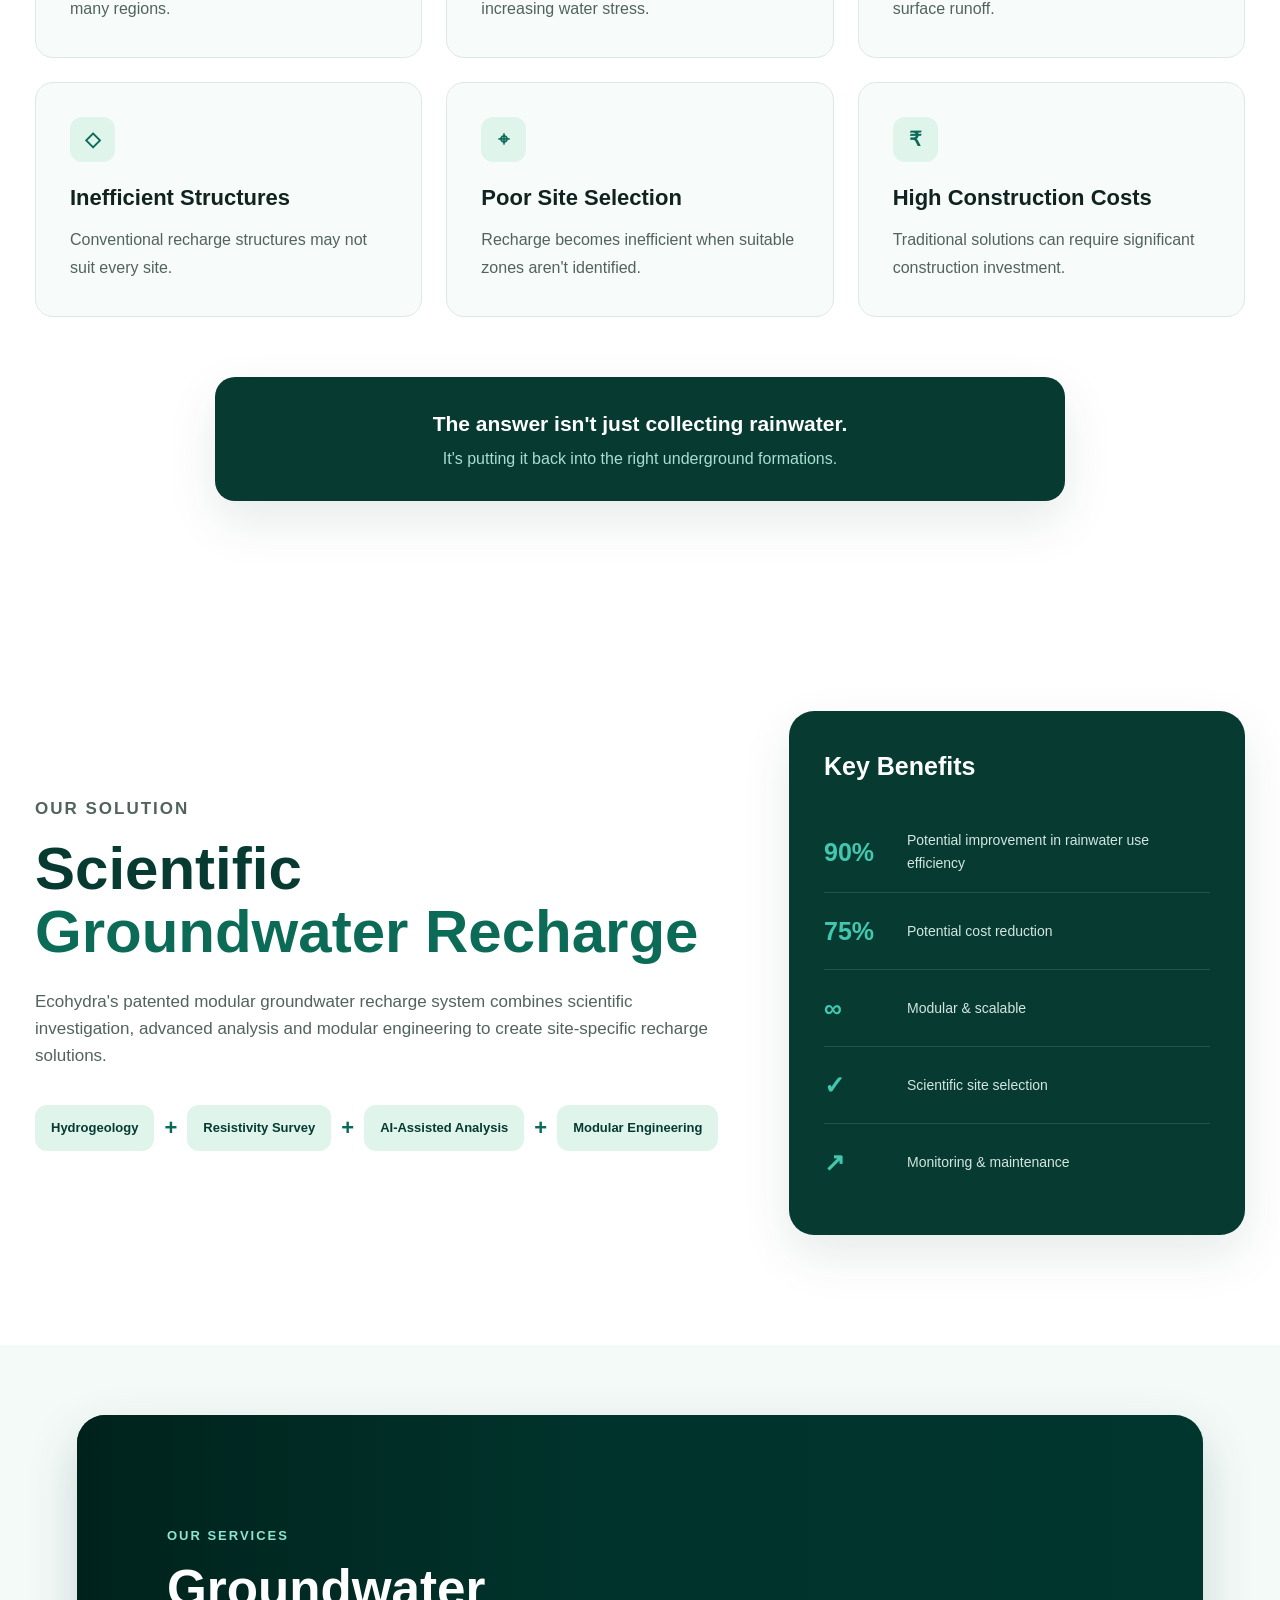
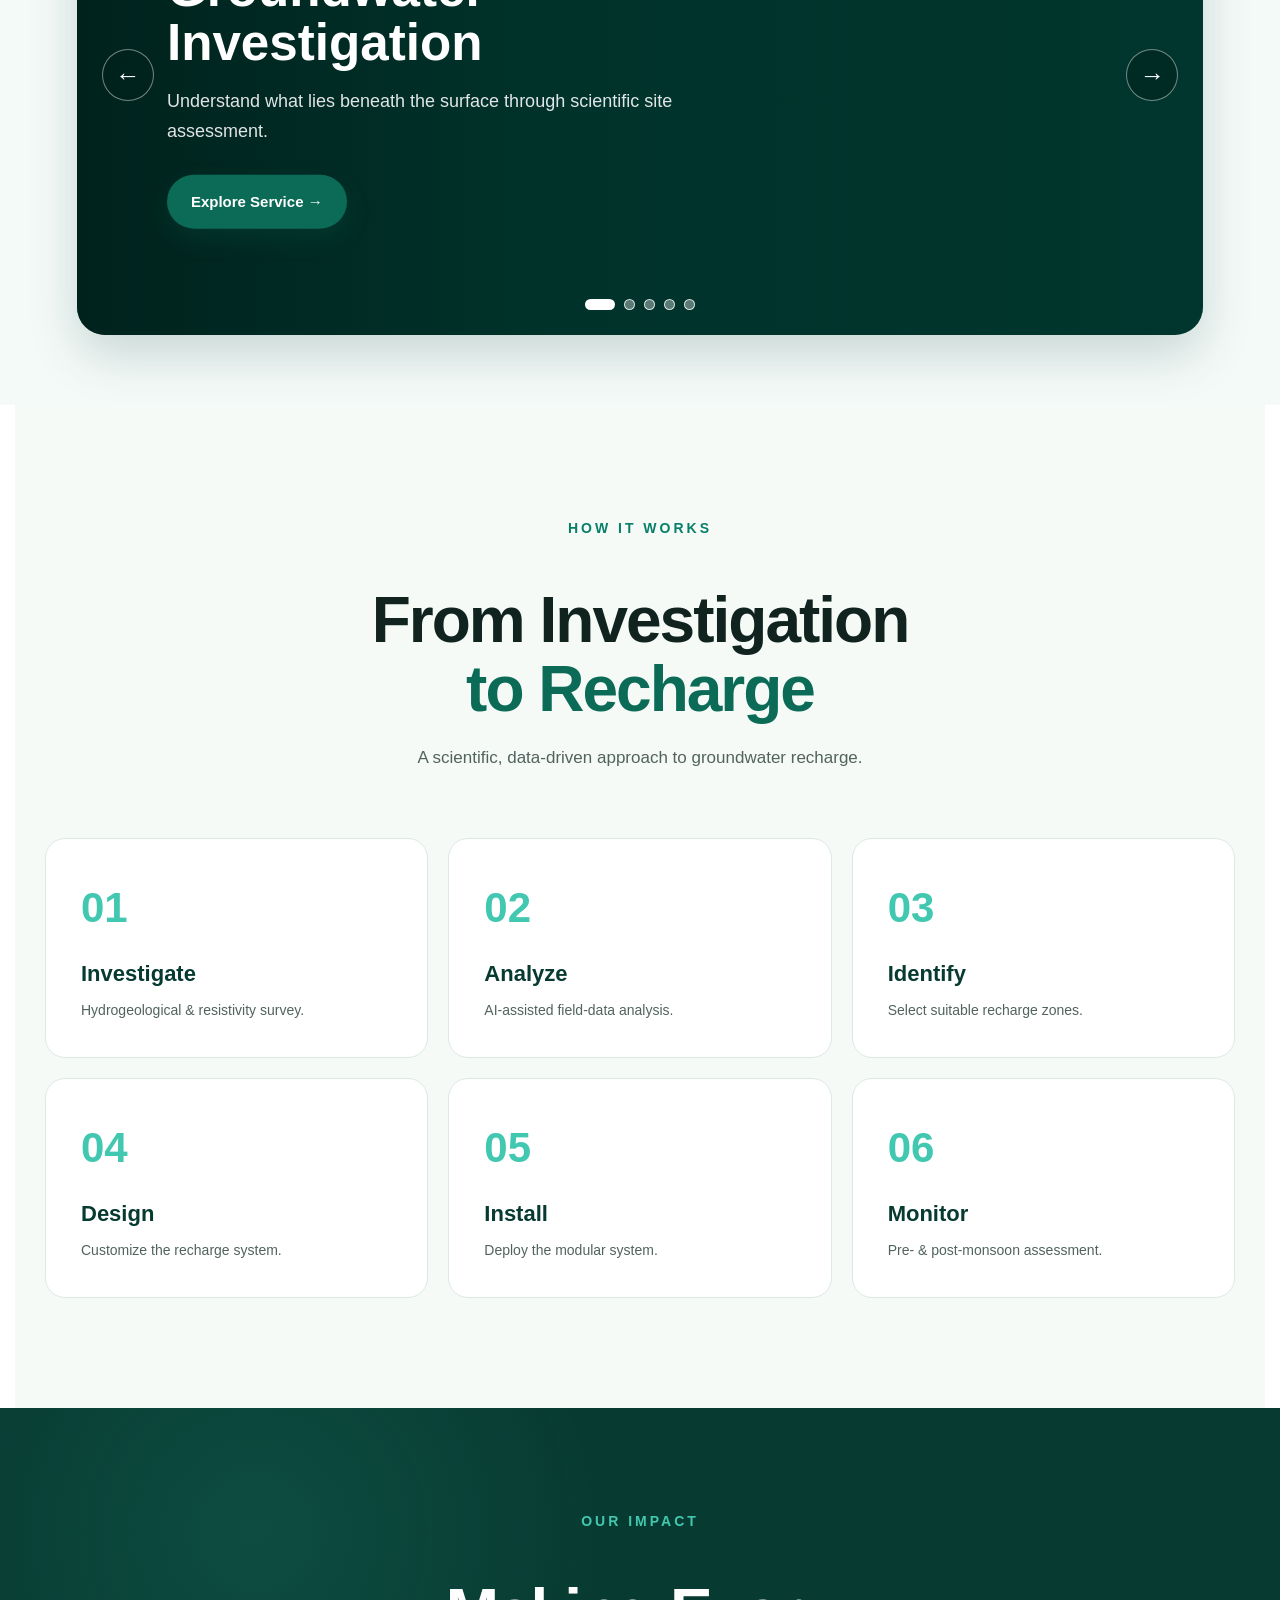
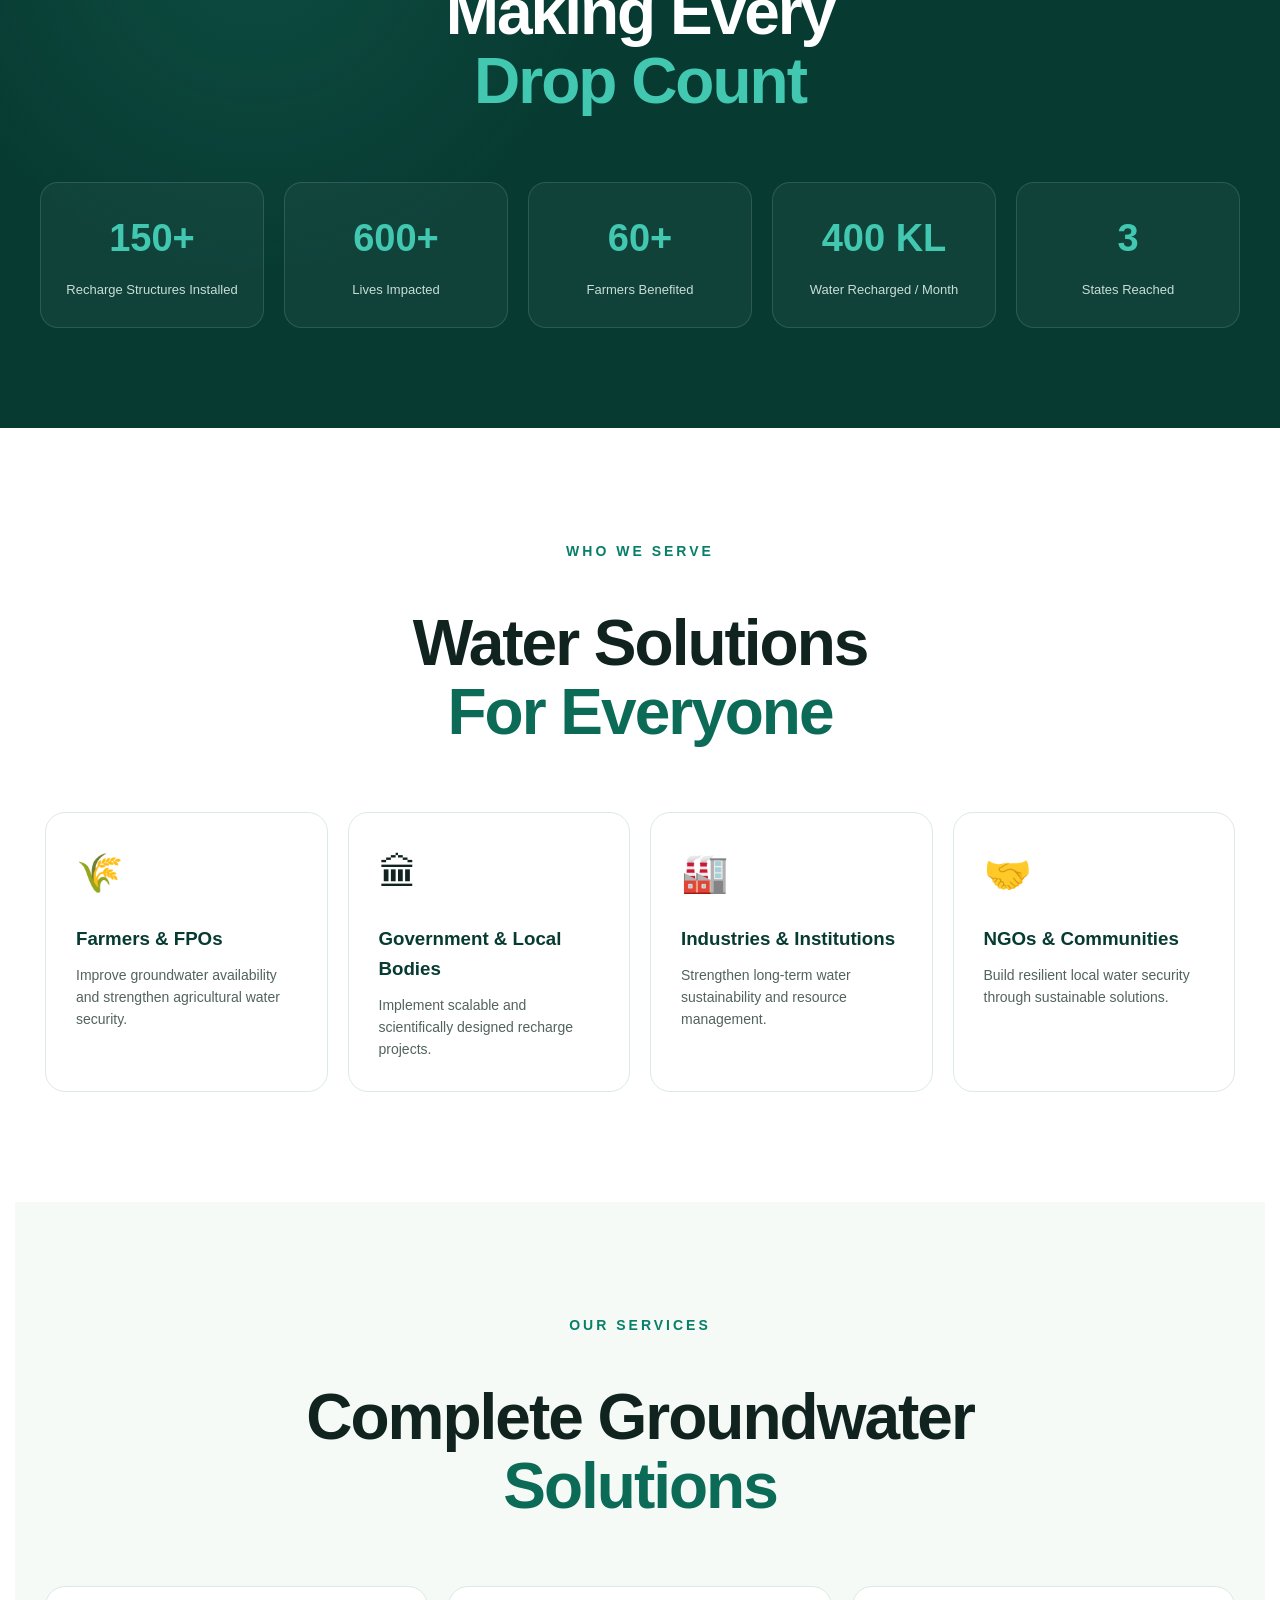
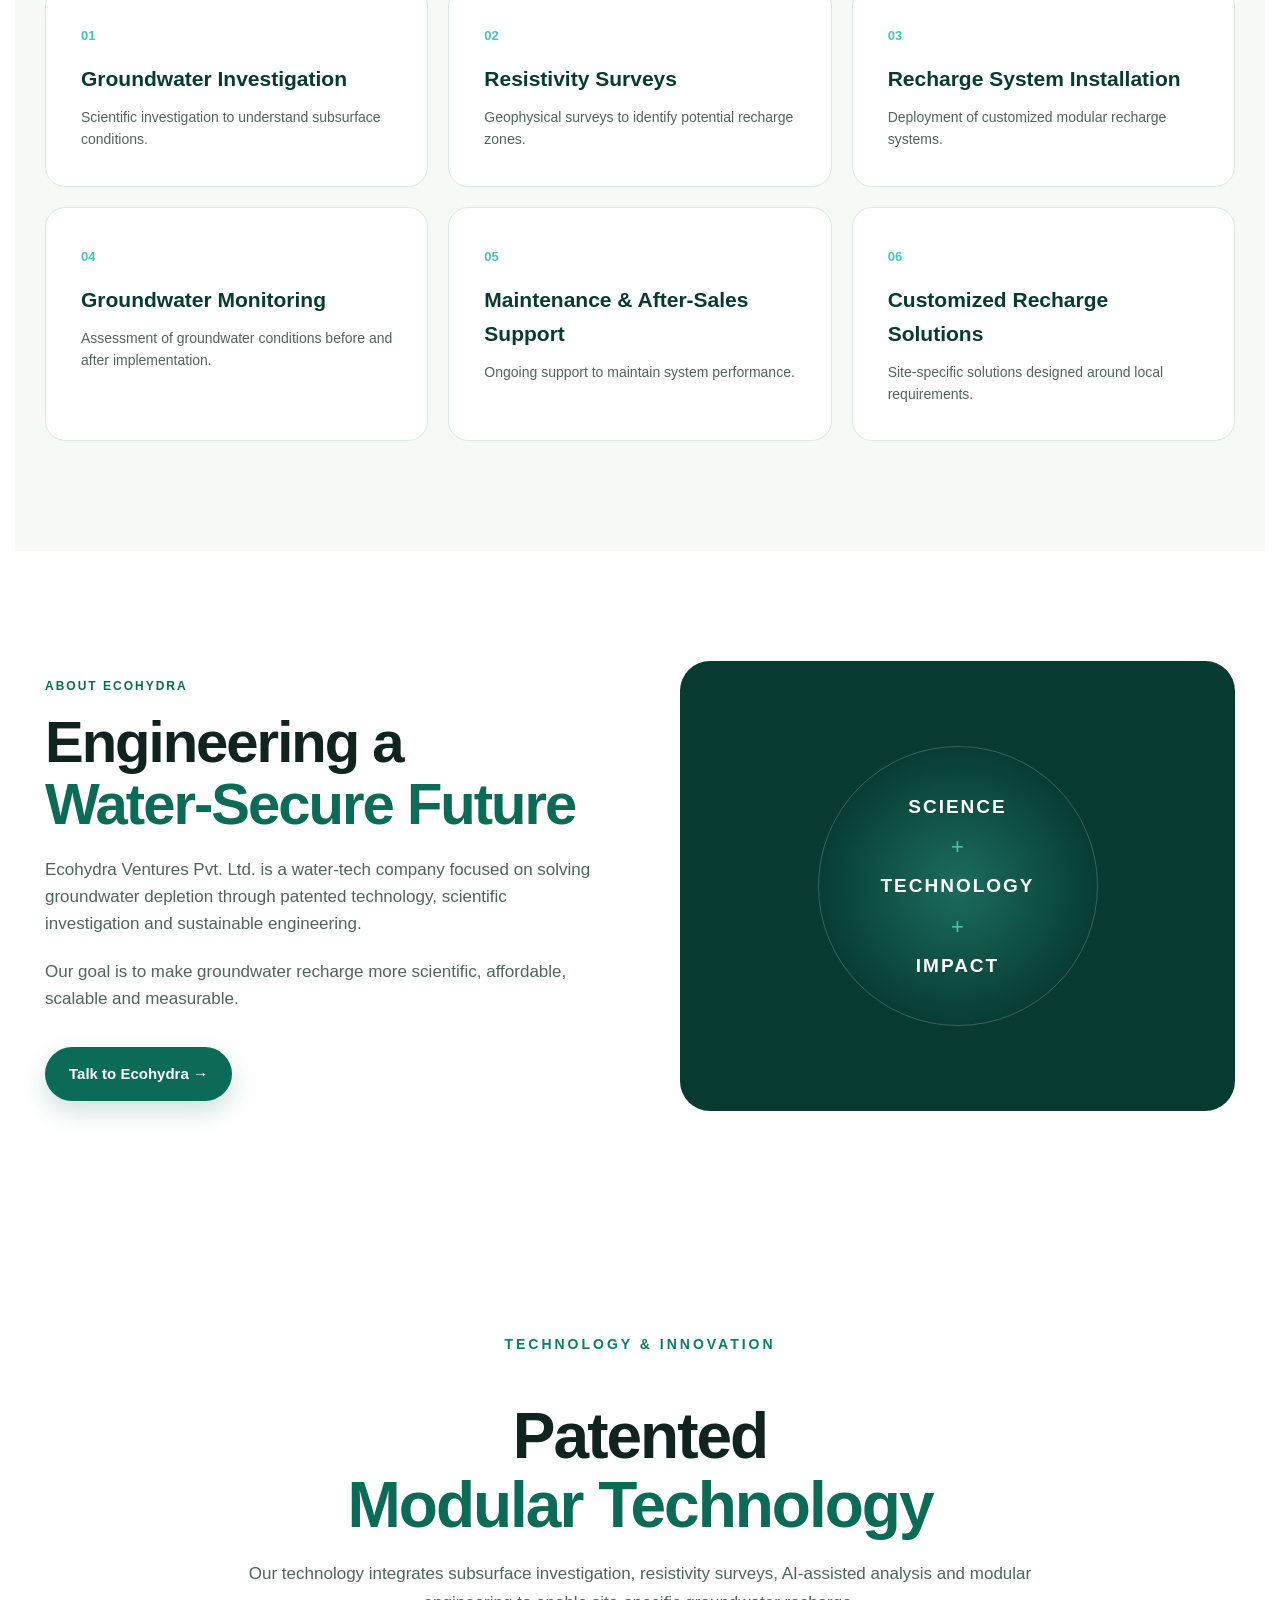
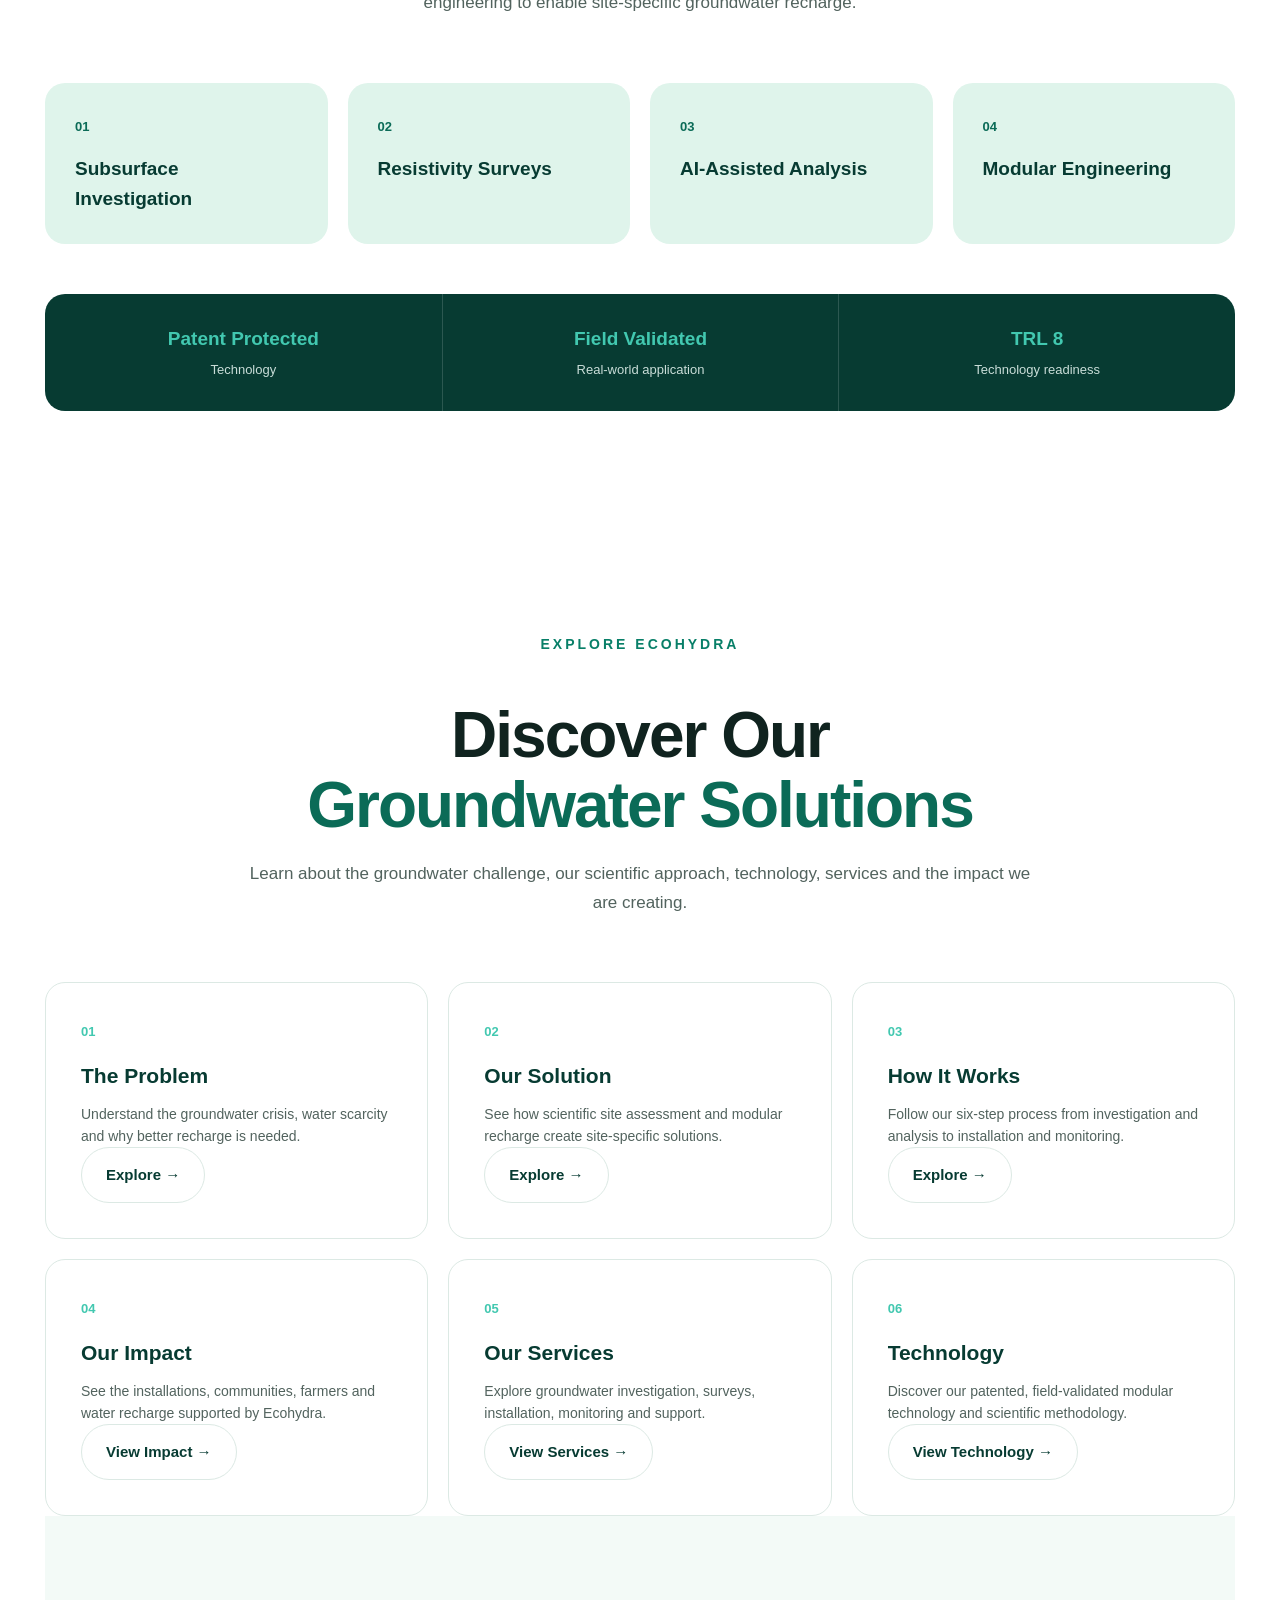
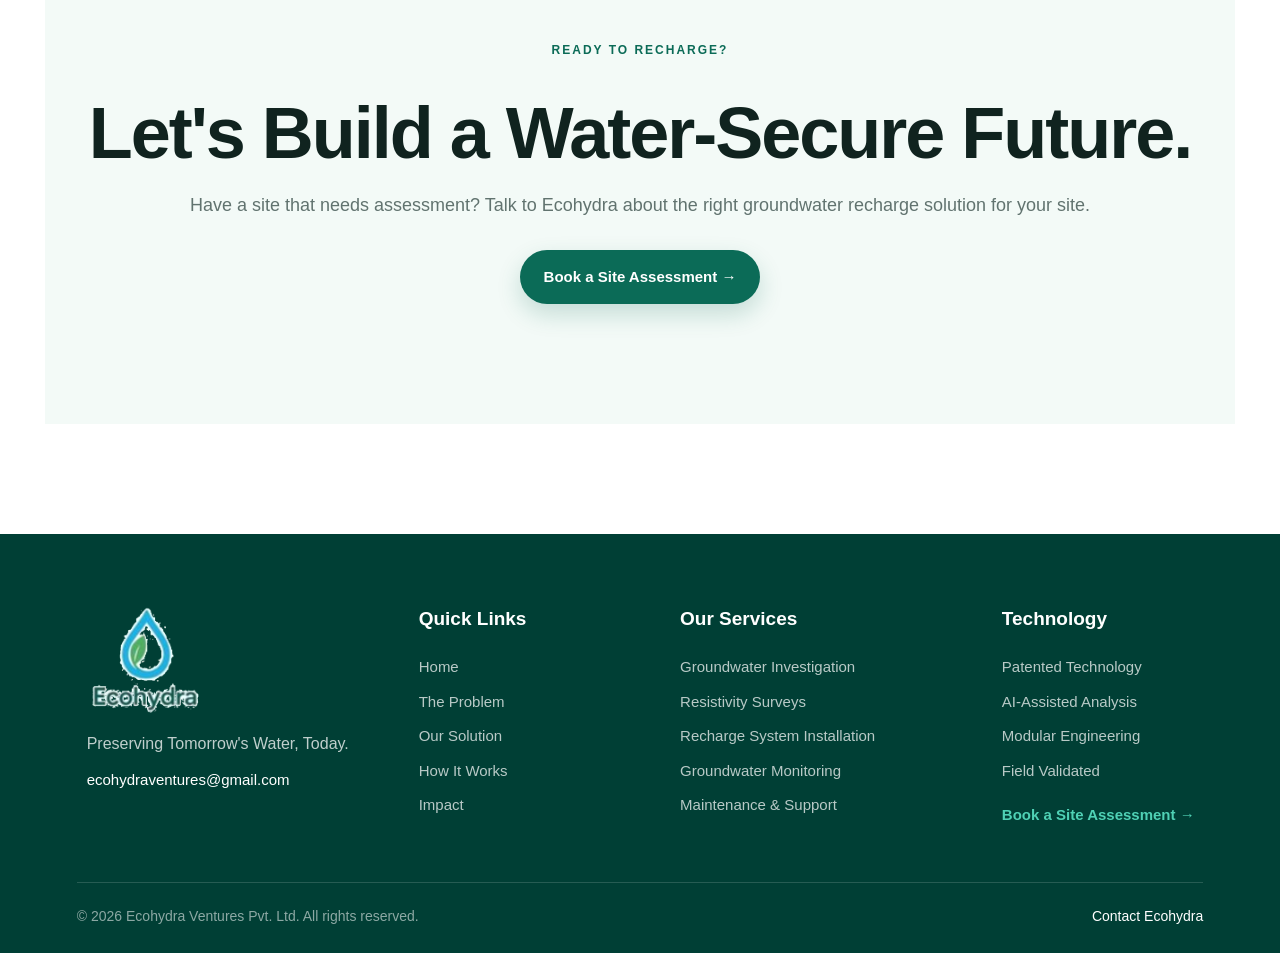
==== commit dff458e9: "Update Ecohydra website" ====
--- a/index.html
+++ b/index.html
@@ -1,8 +1,13 @@
 <!DOCTYPE html>
 <html lang="en">
+
 <head>
     <meta charset="UTF-8">
-    <meta name="viewport" content="width=device-width, initial-scale=1.0">
+
+    <meta
+        name="viewport"
+        content="width=device-width, initial-scale=1.0"
+    >
 
     <meta
         name="description"
@@ -11,11 +16,257 @@
 
     <title>Ecohydra Ventures Pvt. Ltd. | Groundwater Recharge Solutions</title>
 
+    <link rel="icon" type="image/png" href="ecohydra-favicon.png">
     <link rel="stylesheet" href="style.css">
+
+
+    <!-- ================= SLIDESHOW CSS ================= -->
+
+    <style>
+
+        .home-slideshow {
+            width: 100%;
+            padding: 70px 6%;
+            background: #f4faf8;
+        }
+
+        .slideshow-container {
+            position: relative;
+            max-width: 1250px;
+            height: 520px;
+            margin: 0 auto;
+            overflow: hidden;
+            border-radius: 28px;
+            background: #003f35;
+            box-shadow: 0 20px 50px rgba(0, 63, 53, 0.18);
+        }
+
+        .home-slide {
+            position: absolute;
+            inset: 0;
+            background-size: cover;
+            background-position: center;
+            opacity: 0;
+            visibility: hidden;
+            transform: scale(1.03);
+            transition:
+                opacity 0.9s ease,
+                transform 1.2s ease,
+                visibility 0.9s ease;
+        }
+
+        .home-slide.active {
+            opacity: 1;
+            visibility: visible;
+            transform: scale(1);
+        }
+
+        .slide-overlay {
+            position: absolute;
+            inset: 0;
+            background:
+                linear-gradient(
+                    90deg,
+                    rgba(0, 30, 25, 0.88) 0%,
+                    rgba(0, 45, 38, 0.70) 42%,
+                    rgba(0, 30, 25, 0.28) 100%
+                );
+        }
+
+        .slide-content {
+            position: absolute;
+            z-index: 2;
+            left: 8%;
+            top: 50%;
+            transform: translateY(-50%);
+            width: min(560px, 75%);
+            color: #ffffff;
+        }
+
+        .slide-content .eyebrow {
+            display: inline-block;
+            margin-bottom: 15px;
+            color: #8ce5cf;
+            letter-spacing: 2px;
+            font-size: 13px;
+            font-weight: 700;
+        }
+
+        .slide-content h2 {
+            margin: 0 0 18px;
+            color: #ffffff;
+            font-size: clamp(34px, 4vw, 58px);
+            line-height: 1.05;
+        }
+
+        .slide-content p {
+            max-width: 520px;
+            margin: 0 0 28px;
+            color: rgba(255, 255, 255, 0.88);
+            font-size: 18px;
+            line-height: 1.65;
+        }
+
+        .slide-content .btn-primary {
+            display: inline-flex;
+        }
+
+        .slider-arrow {
+            position: absolute;
+            z-index: 5;
+            top: 50%;
+            width: 52px;
+            height: 52px;
+            transform: translateY(-50%);
+            border: 1px solid rgba(255, 255, 255, 0.45);
+            border-radius: 50%;
+            background: rgba(0, 35, 30, 0.55);
+            color: #ffffff;
+            font-size: 25px;
+            cursor: pointer;
+            backdrop-filter: blur(8px);
+            transition: 0.25s ease;
+        }
+
+        .slider-arrow:hover {
+            background: rgba(0, 63, 53, 0.9);
+            transform: translateY(-50%) scale(1.08);
+        }
+
+        .slider-prev {
+            left: 25px;
+        }
+
+        .slider-next {
+            right: 25px;
+        }
+
+        .slider-dots {
+            position: absolute;
+            z-index: 5;
+            left: 50%;
+            bottom: 25px;
+            display: flex;
+            gap: 9px;
+            transform: translateX(-50%);
+        }
+
+        .slider-dot {
+            width: 11px;
+            height: 11px;
+            padding: 0;
+            border: 1px solid rgba(255, 255, 255, 0.8);
+            border-radius: 50%;
+            background: rgba(255, 255, 255, 0.35);
+            cursor: pointer;
+            transition: 0.25s ease;
+        }
+
+        .slider-dot.active {
+            width: 30px;
+            border-radius: 10px;
+            background: #ffffff;
+        }
+
+        @media (max-width: 800px) {
+
+            .home-slideshow {
+                padding: 45px 20px;
+            }
+
+            .slideshow-container {
+                height: 500px;
+                border-radius: 22px;
+            }
+
+            .slide-overlay {
+                background:
+                    linear-gradient(
+                        90deg,
+                        rgba(0, 30, 25, 0.88),
+                        rgba(0, 45, 38, 0.55)
+                    );
+            }
+
+            .slide-content {
+                left: 7%;
+                width: 78%;
+            }
+
+            .slide-content h2 {
+                font-size: 38px;
+            }
+
+            .slide-content p {
+                font-size: 16px;
+                line-height: 1.5;
+            }
+
+            .slider-arrow {
+                width: 44px;
+                height: 44px;
+                font-size: 20px;
+            }
+
+            .slider-prev {
+                left: 15px;
+            }
+
+            .slider-next {
+                right: 15px;
+            }
+        }
+
+        @media (max-width: 520px) {
+
+            .slideshow-container {
+                height: 560px;
+            }
+
+            .slide-content {
+                left: 8%;
+                width: 78%;
+            }
+
+            .slide-content h2 {
+                font-size: 32px;
+            }
+
+            .slide-content p {
+                font-size: 15px;
+            }
+
+            .slider-arrow {
+                top: auto;
+                bottom: 55px;
+                transform: none;
+            }
+
+            .slider-arrow:hover {
+                transform: scale(1.05);
+            }
+
+            .slider-prev {
+                left: 22px;
+            }
+
+            .slider-next {
+                right: 22px;
+            }
+
+            .slider-dots {
+                bottom: 72px;
+            }
+        }
+
+    </style>
+
 </head>
 
+
 <body>
 
+
     <!-- ================= HEADER ================= -->
 
     <header class="header">
@@ -23,29 +274,35 @@
         <nav class="navbar">
 
             <a href="#home" class="logo">
-    <img
-        src="ecohydra-logo.png"
-        alt="Ecohydra Ventures Pvt. Ltd."
-        class="site-logo"
-    >
-</a>
-
-            <button class="menu-toggle" id="menuToggle" aria-label="Open menu">
+                <img
+                    src="ecohydra-logo.png"
+                    alt="Ecohydra Ventures Pvt. Ltd."
+                    class="site-logo"
+                >
+            </a>
+
+            <button
+                class="menu-toggle"
+                id="menuToggle"
+                aria-label="Open menu"
+            >
                 ☰
             </button>
 
             <ul class="nav-links" id="navLinks">
-                <li><a href="#home">Home</a></li>
-                <li><a href="#problem">The Problem</a></li>
-                <li><a href="#solution">Our Solution</a></li>
-                <li><a href="#process">How It Works</a></li>
-                <li><a href="#impact">Impact</a></li>
-                <li><a href="#services">Services</a></li>
-                <li><a href="#technology">Technology</a></li>
-                <li><a href="#contact">Contact</a></li>
+
+                <li><a href="index.html">Home</a></li>
+                <li><a href="problem.html">The Problem</a></li>
+                <li><a href="solution.html">Our Solution</a></li>
+                <li><a href="how-it-works.html">How It Works</a></li>
+                <li><a href="impact.html">Impact</a></li>
+                <li><a href="services.html">Services</a></li>
+                <li><a href="technology.html">Technology</a></li>
+                <li><a href="contact.html">Contact</a></li>
+
             </ul>
 
-            <a href="#contact" class="nav-cta">
+            <a href="contact.html" class="nav-cta">
                 Get in Touch
             </a>
 
@@ -55,6 +312,7 @@
 
 
     <main>
+
 
         <!-- ================= HERO ================= -->
 
@@ -79,13 +337,15 @@
                 </p>
 
                 <div class="hero-buttons">
+
                     <a href="#solution" class="btn btn-primary">
                         Explore Our Solution →
                     </a>
 
-                    <a href="#contact" class="btn btn-secondary">
+                    <a href="contact.html" class="btn btn-secondary">
                         Contact Us
                     </a>
+
                 </div>
 
                 <div class="hero-stats">
@@ -109,45 +369,58 @@
 
             </div>
 
-  <div class="hero-visual">
-
-    <div class="water-orbit orbit-one"></div>
-    <div class="water-orbit orbit-two"></div>
-
-    <div class="recharge-visual">
-
-        <div class="rain-drop drop-one">💧</div>
-        <div class="rain-drop drop-two">💧</div>
-        <div class="rain-drop drop-three">💧</div>
-
-        <div class="recharge-system">
-            <div class="system-top">
-                <span>RAINWATER</span>
-            </div>
-
-            <div class="system-body">
-                <span>RECHARGE</span>
-                <small>MODULAR SYSTEM</small>
-            </div>
-
-            <div class="system-bottom"></div>
-        </div>
-
-        <div class="groundwater">
-            <span>GROUNDWATER</span>
-            <div class="water-wave"></div>
-            <div class="water-wave wave-two"></div>
-        </div>
-
-    </div>
-
-    <div class="water-card">
-        <span>SCIENCE + TECHNOLOGY</span>
-        <strong>RECHARGE</strong>
-        <p>Site-specific • Modular • Sustainable</p>
-    </div>
-
-</div>
+
+            <div class="hero-visual">
+
+                <div class="water-orbit orbit-one"></div>
+                <div class="water-orbit orbit-two"></div>
+
+                <div class="recharge-visual">
+
+                    <div class="rain-drop drop-one">💧</div>
+                    <div class="rain-drop drop-two">💧</div>
+                    <div class="rain-drop drop-three">💧</div>
+
+                    <div class="recharge-system">
+
+                        <div class="system-top">
+                            <span>RAINWATER</span>
+                        </div>
+
+                        <div class="system-body">
+                            <span>RECHARGE</span>
+                            <small>MODULAR SYSTEM</small>
+                        </div>
+
+                        <div class="system-bottom"></div>
+
+                    </div>
+
+                    <div class="groundwater">
+
+                        <span>GROUNDWATER</span>
+
+                        <div class="water-wave"></div>
+                        <div class="water-wave wave-two"></div>
+
+                    </div>
+
+                </div>
+
+
+                <div class="water-card">
+
+                    <span>SCIENCE + TECHNOLOGY</span>
+
+                    <strong>RECHARGE</strong>
+
+                    <p>
+                        Site-specific • Modular • Sustainable
+                    </p>
+
+                </div>
+
+            </div>
 
         </section>
 
@@ -158,7 +431,9 @@
 
             <div class="section-heading">
 
-                <p class="eyebrow">THE CHALLENGE</p>
+                <p class="eyebrow">
+                    THE CHALLENGE
+                </p>
 
                 <h2>
                     Groundwater is disappearing.
@@ -214,11 +489,17 @@
 
             </div>
 
+
             <div class="problem-statement">
-                <strong>The answer isn't just collecting rainwater.</strong>
+
+                <strong>
+                    The answer isn't just collecting rainwater.
+                </strong>
+
                 <span>
                     It's putting it back into the right underground formations.
                 </span>
+
             </div>
 
         </section>
@@ -232,7 +513,9 @@
 
                 <div class="solution-content">
 
-                    <p class="eyebrow">OUR SOLUTION</p>
+                    <p class="eyebrow">
+                        OUR SOLUTION
+                    </p>
 
                     <h2>
                         Scientific
@@ -277,7 +560,9 @@
 
                 <div class="benefits">
 
-                    <h3>Key Benefits</h3>
+                    <h3>
+                        Key Benefits
+                    </h3>
 
                     <div class="benefit">
                         <strong>90%</strong>
@@ -311,13 +596,272 @@
         </section>
 
 
+        <!-- ================= NEW SERVICE SLIDESHOW ================= -->
+
+        <section class="home-slideshow">
+
+            <div class="slideshow-container">
+
+
+                <!-- SLIDE 1 -->
+
+                <article
+                    class="home-slide active"
+                    style="background-image: url('images/slide1.png');"
+                >
+
+                    <div class="slide-overlay"></div>
+
+                    <div class="slide-content">
+
+                        <span class="eyebrow">
+                            OUR SERVICES
+                        </span>
+
+                        <h2>
+                            Groundwater Investigation
+                        </h2>
+
+                        <p>
+                            Understand what lies beneath the surface
+                            through scientific site assessment.
+                        </p>
+
+                        <a
+                            href="services.html"
+                            class="btn btn-primary"
+                        >
+                            Explore Service →
+                        </a>
+
+                    </div>
+
+                </article>
+
+
+                <!-- SLIDE 2 -->
+
+                <article
+                    class="home-slide"
+                    style="background-image: url('images/slide2.png');"
+                >
+
+                    <div class="slide-overlay"></div>
+
+                    <div class="slide-content">
+
+                        <span class="eyebrow">
+                            OUR SERVICES
+                        </span>
+
+                        <h2>
+                            Resistivity Surveys
+                        </h2>
+
+                        <p>
+                            Identify suitable groundwater recharge
+                            zones through subsurface investigation.
+                        </p>
+
+                        <a
+                            href="services.html"
+                            class="btn btn-primary"
+                        >
+                            Explore Service →
+                        </a>
+
+                    </div>
+
+                </article>
+
+
+                <!-- SLIDE 3 -->
+
+                <article
+                    class="home-slide"
+                    style="background-image: url('images/slide3.png');"
+                >
+
+                    <div class="slide-overlay"></div>
+
+                    <div class="slide-content">
+
+                        <span class="eyebrow">
+                            OUR SERVICES
+                        </span>
+
+                        <h2>
+                            Modular Recharge Systems
+                        </h2>
+
+                        <p>
+                            Customized recharge systems engineered
+                            around your site's requirements.
+                        </p>
+
+                        <a
+                            href="services.html"
+                            class="btn btn-primary"
+                        >
+                            Explore Service →
+                        </a>
+
+                    </div>
+
+                </article>
+
+
+                <!-- SLIDE 4 -->
+
+                <article
+                    class="home-slide"
+                    style="background-image: url('images/slide4.png');"
+                >
+
+                    <div class="slide-overlay"></div>
+
+                    <div class="slide-content">
+
+                        <span class="eyebrow">
+                            OUR SOLUTION
+                        </span>
+
+                        <h2>
+                            Rainwater to Groundwater
+                        </h2>
+
+                        <p>
+                            Put rainwater back into the right
+                            underground formations.
+                        </p>
+
+                        <a
+                            href="solution.html"
+                            class="btn btn-primary"
+                        >
+                            Discover Solution →
+                        </a>
+
+                    </div>
+
+                </article>
+
+
+                <!-- SLIDE 5 -->
+
+                <article
+                    class="home-slide"
+                    style="background-image: url('images/slide5.png');"
+                >
+
+                    <div class="slide-overlay"></div>
+
+                    <div class="slide-content">
+
+                        <span class="eyebrow">
+                            MONITORING & IMPACT
+                        </span>
+
+                        <h2>
+                            Sustainable Water Security
+                        </h2>
+
+                        <p>
+                            Monitor recharge performance and build
+                            long-term groundwater resilience.
+                        </p>
+
+                        <a
+                            href="impact.html"
+                            class="btn btn-primary"
+                        >
+                            View Our Impact →
+                        </a>
+
+                    </div>
+
+                </article>
+
+
+                <!-- PREVIOUS -->
+
+                <button
+                    type="button"
+                    class="slider-arrow slider-prev"
+                    id="sliderPrev"
+                    aria-label="Previous slide"
+                >
+                    ←
+                </button>
+
+
+                <!-- NEXT -->
+
+                <button
+                    type="button"
+                    class="slider-arrow slider-next"
+                    id="sliderNext"
+                    aria-label="Next slide"
+                >
+                    →
+                </button>
+
+
+                <!-- DOTS -->
+
+                <div class="slider-dots">
+
+                    <button
+                        type="button"
+                        class="slider-dot active"
+                        data-slide="0"
+                        aria-label="Go to slide 1"
+                    ></button>
+
+                    <button
+                        type="button"
+                        class="slider-dot"
+                        data-slide="1"
+                        aria-label="Go to slide 2"
+                    ></button>
+
+                    <button
+                        type="button"
+                        class="slider-dot"
+                        data-slide="2"
+                        aria-label="Go to slide 3"
+                    ></button>
+
+                    <button
+                        type="button"
+                        class="slider-dot"
+                        data-slide="3"
+                        aria-label="Go to slide 4"
+                    ></button>
+
+                    <button
+                        type="button"
+                        class="slider-dot"
+                        data-slide="4"
+                        aria-label="Go to slide 5"
+                    ></button>
+
+                </div>
+
+            </div>
+
+        </section>
+
+
         <!-- ================= HOW IT WORKS ================= -->
 
         <section class="section process-section" id="process">
 
             <div class="section-heading">
 
-                <p class="eyebrow">HOW IT WORKS</p>
+                <p class="eyebrow">
+                    HOW IT WORKS
+                </p>
 
                 <h2>
                     From Investigation
@@ -380,7 +924,9 @@
 
             <div class="section-heading light">
 
-                <p class="eyebrow">OUR IMPACT</p>
+                <p class="eyebrow">
+                    OUR IMPACT
+                </p>
 
                 <h2>
                     Making Every
@@ -428,7 +974,9 @@
 
             <div class="section-heading">
 
-                <p class="eyebrow">WHO WE SERVE</p>
+                <p class="eyebrow">
+                    WHO WE SERVE
+                </p>
 
                 <h2>
                     Water Solutions
@@ -443,25 +991,37 @@
                 <article class="serve-card">
                     <div class="serve-icon">🌾</div>
                     <h3>Farmers & FPOs</h3>
-                    <p>Improve groundwater availability and strengthen agricultural water security.</p>
+                    <p>
+                        Improve groundwater availability and strengthen
+                        agricultural water security.
+                    </p>
                 </article>
 
                 <article class="serve-card">
                     <div class="serve-icon">🏛</div>
                     <h3>Government & Local Bodies</h3>
-                    <p>Implement scalable and scientifically designed recharge projects.</p>
+                    <p>
+                        Implement scalable and scientifically designed
+                        recharge projects.
+                    </p>
                 </article>
 
                 <article class="serve-card">
                     <div class="serve-icon">🏭</div>
                     <h3>Industries & Institutions</h3>
-                    <p>Strengthen long-term water sustainability and resource management.</p>
+                    <p>
+                        Strengthen long-term water sustainability and
+                        resource management.
+                    </p>
                 </article>
 
                 <article class="serve-card">
                     <div class="serve-icon">🤝</div>
                     <h3>NGOs & Communities</h3>
-                    <p>Build resilient local water security through sustainable solutions.</p>
+                    <p>
+                        Build resilient local water security through
+                        sustainable solutions.
+                    </p>
                 </article>
 
             </div>
@@ -475,7 +1035,9 @@
 
             <div class="section-heading">
 
-                <p class="eyebrow">OUR SERVICES</p>
+                <p class="eyebrow">
+                    OUR SERVICES
+                </p>
 
                 <h2>
                     Complete Groundwater
@@ -490,37 +1052,53 @@
                 <article class="service-card">
                     <span>01</span>
                     <h3>Groundwater Investigation</h3>
-                    <p>Scientific investigation to understand subsurface conditions.</p>
+                    <p>
+                        Scientific investigation to understand
+                        subsurface conditions.
+                    </p>
                 </article>
 
                 <article class="service-card">
                     <span>02</span>
                     <h3>Resistivity Surveys</h3>
-                    <p>Geophysical surveys to identify potential recharge zones.</p>
+                    <p>
+                        Geophysical surveys to identify potential
+                        recharge zones.
+                    </p>
                 </article>
 
                 <article class="service-card">
                     <span>03</span>
                     <h3>Recharge System Installation</h3>
-                    <p>Deployment of customized modular recharge systems.</p>
+                    <p>
+                        Deployment of customized modular recharge systems.
+                    </p>
                 </article>
 
                 <article class="service-card">
                     <span>04</span>
                     <h3>Groundwater Monitoring</h3>
-                    <p>Assessment of groundwater conditions before and after implementation.</p>
+                    <p>
+                        Assessment of groundwater conditions before
+                        and after implementation.
+                    </p>
                 </article>
 
                 <article class="service-card">
                     <span>05</span>
                     <h3>Maintenance & After-Sales Support</h3>
-                    <p>Ongoing support to maintain system performance.</p>
+                    <p>
+                        Ongoing support to maintain system performance.
+                    </p>
                 </article>
 
                 <article class="service-card">
                     <span>06</span>
                     <h3>Customized Recharge Solutions</h3>
-                    <p>Site-specific solutions designed around local requirements.</p>
+                    <p>
+                        Site-specific solutions designed around local
+                        requirements.
+                    </p>
                 </article>
 
             </div>
@@ -534,7 +1112,9 @@
 
             <div class="about-content">
 
-                <p class="eyebrow">ABOUT ECOHYDRA</p>
+                <p class="eyebrow">
+                    ABOUT ECOHYDRA
+                </p>
 
                 <h2>
                     Engineering a
@@ -552,7 +1132,7 @@
                     affordable, scalable and measurable.
                 </p>
 
-                <a href="#contact" class="btn btn-primary">
+                <a href="contact.html" class="btn btn-primary">
                     Talk to Ecohydra →
                 </a>
 
@@ -562,11 +1142,13 @@
             <div class="about-highlight">
 
                 <div class="highlight-circle">
+
                     <strong>SCIENCE</strong>
                     <span>+</span>
                     <strong>TECHNOLOGY</strong>
                     <span>+</span>
                     <strong>IMPACT</strong>
+
                 </div>
 
             </div>
@@ -580,7 +1162,9 @@
 
             <div class="section-heading">
 
-                <p class="eyebrow">TECHNOLOGY & INNOVATION</p>
+                <p class="eyebrow">
+                    TECHNOLOGY & INNOVATION
+                </p>
 
                 <h2>
                     Patented
@@ -643,47 +1227,172 @@
         </section>
 
 
-        <!-- ================= CONTACT ================= -->
-
-        <section class="contact-section" id="contact">
-
-            <div class="contact-content">
-
-                <p class="eyebrow">GET IN TOUCH</p>
+        <!-- ================= EXPLORE ECOHYDRA ================= -->
+
+        <section class="section explore-section">
+
+            <div class="section-heading">
+
+                <p class="eyebrow">
+                    EXPLORE ECOHYDRA
+                </p>
 
                 <h2>
-                    Let's Recharge
-                    <span>Our Future</span>
+                    Discover Our
+                    <span>Groundwater Solutions</span>
                 </h2>
 
                 <p>
-                    Have a site that needs assessment?
-                    Let's explore how scientific groundwater recharge
-                    can help your community, farm or organization.
+                    Learn about the groundwater challenge, our scientific approach,
+                    technology, services and the impact we are creating.
                 </p>
 
-                <div class="contact-details">
-
-                    <a href="mailto:ecohydraventures@gmail.com">
-                        📧 ecohydraventures@gmail.com
+            </div>
+
+
+            <div class="services-grid">
+
+                <article class="service-card">
+
+                    <span>01</span>
+
+                    <h3>
+                        The Problem
+                    </h3>
+
+                    <p>
+                        Understand the groundwater crisis, water scarcity
+                        and why better recharge is needed.
+                    </p>
+
+                    <a href="problem.html" class="btn btn-secondary">
+                        Explore →
                     </a>
 
-                </div>
-
-                <div class="contact-buttons">
-
-                    <a
-                        href="mailto:ecohydraventures@gmail.com"
-                        class="btn btn-primary"
-                    >
-                        Get in Touch
+                </article>
+
+
+                <article class="service-card">
+
+                    <span>02</span>
+
+                    <h3>
+                        Our Solution
+                    </h3>
+
+                    <p>
+                        See how scientific site assessment and modular
+                        recharge create site-specific solutions.
+                    </p>
+
+                    <a href="solution.html" class="btn btn-secondary">
+                        Explore →
                     </a>
 
-                    <a href="#home" class="btn btn-secondary">
-                        Book a Site Assessment
+                </article>
+
+
+                <article class="service-card">
+
+                    <span>03</span>
+
+                    <h3>
+                        How It Works
+                    </h3>
+
+                    <p>
+                        Follow our six-step process from investigation
+                        and analysis to installation and monitoring.
+                    </p>
+
+                    <a href="how-it-works.html" class="btn btn-secondary">
+                        Explore →
                     </a>
 
-                </div>
+                </article>
+
+
+                <article class="service-card">
+
+                    <span>04</span>
+
+                    <h3>
+                        Our Impact
+                    </h3>
+
+                    <p>
+                        See the installations, communities, farmers
+                        and water recharge supported by Ecohydra.
+                    </p>
+
+                    <a href="impact.html" class="btn btn-secondary">
+                        View Impact →
+                    </a>
+
+                </article>
+
+
+                <article class="service-card">
+
+                    <span>05</span>
+
+                    <h3>
+                        Our Services
+                    </h3>
+
+                    <p>
+                        Explore groundwater investigation, surveys,
+                        installation, monitoring and support.
+                    </p>
+
+                    <a href="services.html" class="btn btn-secondary">
+                        View Services →
+                    </a>
+
+                </article>
+
+
+                <article class="service-card">
+
+                    <span>06</span>
+
+                    <h3>
+                        Technology
+                    </h3>
+
+                    <p>
+                        Discover our patented, field-validated modular
+                        technology and scientific methodology.
+                    </p>
+
+                    <a href="technology.html" class="btn btn-secondary">
+                        View Technology →
+                    </a>
+
+                </article>
+
+            </div>
+
+
+            <div class="page-cta">
+
+                <span class="eyebrow">
+                    READY TO RECHARGE?
+                </span>
+
+                <h2>
+                    Let's Build a
+                    <span>Water-Secure Future.</span>
+                </h2>
+
+                <p>
+                    Have a site that needs assessment? Talk to Ecohydra about
+                    the right groundwater recharge solution for your site.
+                </p>
+
+                <a href="contact.html" class="btn btn-primary">
+                    Book a Site Assessment →
+                </a>
 
             </div>
 
@@ -692,57 +1401,215 @@
     </main>
 
 
-    <!-- ================= FOOTER ================= -->
-
-    <footer class="footer">
-
-        <div class="footer-brand">
-
-            <a href="#home" class="logo">
-                <img
-    src="ecohydra-logo.png"
-    alt="Ecohydra Ventures Pvt. Ltd."
-    class="site-logo"
->
-            </a>
-
-            <p>
-                Preserving Tomorrow's Water, Today.
-            </p>
-
-        </div>
-
-
-        <div class="footer-links">
-
-            <a href="#home">Home</a>
-            <a href="#solution">Solution</a>
-            <a href="#services">Services</a>
-            <a href="#technology">Technology</a>
-            <a href="#contact">Contact</a>
-
-        </div>
-
-
-        <div class="footer-bottom">
-
-            <p>
-                © 2026 Ecohydra Ventures Pvt. Ltd. All rights reserved.
-            </p>
-
-        </div>
-
-    </footer>
-
-
-    <!-- Scroll To Top -->
-
-    <button id="scrollTop" class="scroll-top" aria-label="Scroll to top">
-        ↑
-    </button>
-
+    <!-- ================= COMMON FOOTER ================= -->
+
+    <div id="site-footer"></div>
+
+
+    <!-- ================= FOOTER LOADER ================= -->
+
+    <script>
+
+        fetch("footer.html")
+            .then(response => {
+
+                if (!response.ok) {
+                    throw new Error("footer.html not found");
+                }
+
+                return response.text();
+
+            })
+            .then(data => {
+
+                const footerContainer =
+                    document.getElementById("site-footer");
+
+                if (footerContainer) {
+                    footerContainer.innerHTML = data;
+                }
+
+            })
+            .catch(error => {
+
+                console.error(
+                    "Footer loading failed:",
+                    error
+                );
+
+            });
+
+    </script>
+
+
+    <!-- ================= SLIDESHOW JAVASCRIPT ================= -->
+
+    <script>
+
+        document.addEventListener("DOMContentLoaded", function () {
+
+            const slides =
+                document.querySelectorAll(".home-slide");
+
+            const dots =
+                document.querySelectorAll(".slider-dot");
+
+            const prevButton =
+                document.getElementById("sliderPrev");
+
+            const nextButton =
+                document.getElementById("sliderNext");
+
+            const slider =
+                document.querySelector(".slideshow-container");
+
+
+            if (
+                !slides.length ||
+                !dots.length ||
+                !prevButton ||
+                !nextButton
+            ) {
+                return;
+            }
+
+
+            let currentSlide = 0;
+
+            let slideTimer;
+
+
+            function showSlide(index) {
+
+                if (index < 0) {
+                    index = slides.length - 1;
+                }
+
+                if (index >= slides.length) {
+                    index = 0;
+                }
+
+                currentSlide = index;
+
+
+                slides.forEach((slide, i) => {
+
+                    slide.classList.toggle(
+                        "active",
+                        i === currentSlide
+                    );
+
+                });
+
+
+                dots.forEach((dot, i) => {
+
+                    dot.classList.toggle(
+                        "active",
+                        i === currentSlide
+                    );
+
+                });
+
+            }
+
+
+            function nextSlide() {
+
+                showSlide(currentSlide + 1);
+
+            }
+
+
+            function previousSlide() {
+
+                showSlide(currentSlide - 1);
+
+            }
+
+
+            function startAutoSlide() {
+
+                clearInterval(slideTimer);
+
+                slideTimer = setInterval(
+                    nextSlide,
+                    5000
+                );
+
+            }
+
+
+            nextButton.addEventListener(
+                "click",
+                function () {
+
+                    nextSlide();
+                    startAutoSlide();
+
+                }
+            );
+
+
+            prevButton.addEventListener(
+                "click",
+                function () {
+
+                    previousSlide();
+                    startAutoSlide();
+
+                }
+            );
+
+
+            dots.forEach((dot, index) => {
+
+                dot.addEventListener(
+                    "click",
+                    function () {
+
+                        showSlide(index);
+                        startAutoSlide();
+
+                    }
+                );
+
+            });
+
+
+            slider.addEventListener(
+                "mouseenter",
+                function () {
+
+                    clearInterval(slideTimer);
+
+                }
+            );
+
+
+            slider.addEventListener(
+                "mouseleave",
+                function () {
+
+                    startAutoSlide();
+
+                }
+            );
+
+
+            showSlide(0);
+
+            startAutoSlide();
+
+        });
+
+    </script>
+
+
+    <!-- ================= MAIN SCRIPT ================= -->
 
     <script src="script.js"></script>
 
 </body>
-</html>+
+</html>
--- a/style.css
+++ b/style.css
@@ -1730,4 +1730,1166 @@
     display: flex;
     align-items: center;
     height: 70px;
+}
+/* =========================================
+   THE PROBLEM PAGE
+========================================= */
+
+padding: 110px 20px 90px;
+.page-hero {
+    background: linear-gradient(135deg, #f3faf7 0%, #ffffff 100%);
+    text-align: center;
+    border-bottom: 1px solid var(--border);
+}
+
+.page-hero .container {
+    max-width: 900px;
+    margin: 0 auto;
+}
+
+.page-hero h1 {
+    font-size: clamp(42px, 6vw, 72px);
+    line-height: 1.05;
+    margin: 18px 0 24px;
+    color: var(--dark);
+}
+
+.page-hero p {
+    max-width: 760px;
+    margin: 0 auto;
+    font-size: 19px;
+    line-height: 1.8;
+    color: var(--text);
+}
+
+
+/* Problem cards section */
+
+.problem-section {
+    padding: 100px 20px;
+    background: #ffffff;
+}
+
+.problem-section .container {
+    max-width: 1200px;
+    margin: 0 auto;
+}
+
+.section-heading {
+    max-width: 750px;
+    margin: 0 auto 55px;
+    text-align: center;
+}
+
+.section-heading h2 {
+    font-size: clamp(34px, 5vw, 52px);
+    line-height: 1.15;
+    margin: 16px 0 20px;
+    color: var(--dark);
+}
+
+.section-heading p {
+    font-size: 17px;
+    line-height: 1.8;
+    color: var(--text);
+}
+
+
+/* Cards grid */
+
+.problem-grid {
+    display: grid;
+    grid-template-columns: repeat(3, 1fr);
+    gap: 24px;
+}
+
+.problem-card {
+    padding: 34px;
+    background: #f7fbf9;
+    border: 1px solid var(--border);
+    border-radius: 18px;
+    transition:
+        transform 0.3s ease,
+        box-shadow 0.3s ease,
+        border-color 0.3s ease;
+}
+
+.problem-card:hover {
+    transform: translateY(-8px);
+    box-shadow: 0 18px 45px rgba(0, 80, 60, 0.10);
+    border-color: rgba(0, 128, 96, 0.25);
+}
+
+.problem-icon {
+    width: 58px;
+    height: 58px;
+    display: flex;
+    align-items: center;
+    justify-content: center;
+    margin-bottom: 22px;
+    background: #e3f4ee;
+    border-radius: 14px;
+    font-size: 27px;
+}
+
+.problem-card h3 {
+    margin: 0 0 14px;
+    font-size: 22px;
+    line-height: 1.3;
+    color: var(--dark);
+}
+
+.problem-card p {
+    margin: 0;
+    font-size: 16px;
+    line-height: 1.75;
+    color: var(--text);
+}
+
+
+/* Final message */
+
+.problem-message {
+    padding: 100px 20px;
+    background: #f3faf7;
+}
+
+.problem-message .container {
+    max-width: 1100px;
+    margin: 0 auto;
+}
+
+.message-box {
+    padding: 70px 50px;
+    text-align: center;
+    background: #ffffff;
+    border: 1px solid var(--border);
+    border-radius: 24px;
+    box-shadow: 0 20px 60px rgba(0, 80, 60, 0.08);
+}
+
+.message-box h2 {
+    max-width: 750px;
+    margin: 18px auto;
+    font-size: clamp(34px, 5vw, 52px);
+    line-height: 1.15;
+    color: var(--dark);
+}
+
+.message-box p {
+    max-width: 700px;
+    margin: 0 auto 32px;
+    font-size: 18px;
+    line-height: 1.8;
+    color: var(--text);
+}
+
+
+/* Mobile */
+
+@media (max-width: 900px) {
+
+    .problem-grid {
+        grid-template-columns: repeat(2, 1fr);
+    }
+
+}
+
+@media (max-width: 600px) {
+
+    .page-hero {
+        padding: 80px 20px 65px;
+    }
+
+    .page-hero h1 {
+        font-size: 42px;
+    }
+
+    .page-hero p {
+        font-size: 16px;
+    }
+
+    .problem-section,
+    .problem-message {
+        padding: 70px 20px;
+    }
+
+    .problem-grid {
+        grid-template-columns: 1fr;
+    }
+
+    .problem-card {
+        padding: 28px;
+    }
+
+    .message-box {
+        padding: 45px 25px;
+    }
+
+}
+/* Fix visibility for Problem page */
+.problem-section .reveal,
+.problem-message .reveal {
+    opacity: 1;
+    transform: translateY(0);
+}
+/* =========================
+   SOLUTION PAGE
+========================= */
+
+.page-hero {
+    padding: 120px 20px 110px;
+    text-align: center;
+    background: #f4faf7;
+    border-bottom: 1px solid #dcebe5;
+}
+
+.page-hero .container,
+.solution-section .container,
+.benefits-section .container,
+.solution-cta .container {
+    max-width: 1200px;
+    margin: 0 auto;
+}
+
+.page-hero .eyebrow,
+.section-heading .eyebrow,
+.message-box .eyebrow {
+    display: inline-block;
+    color: #087f68;
+    font-size: 14px;
+    font-weight: 800;
+    letter-spacing: 3px;
+    margin-bottom: 25px;
+}
+
+.page-hero h1 {
+    max-width: 900px;
+    margin: 0 auto 25px;
+    font-size: clamp(48px, 6vw, 78px);
+    line-height: 1.05;
+    color: #102b25;
+}
+
+.page-hero p {
+    max-width: 850px;
+    margin: 0 auto;
+    font-size: 20px;
+    line-height: 1.7;
+    color: #536761;
+}
+
+
+/* =========================
+   SOLUTION SECTION
+========================= */
+
+.solution-section {
+    padding: 110px 20px;
+    background: #ffffff;
+}
+
+.section-heading {
+    max-width: 800px;
+    margin: 0 auto 60px;
+    text-align: center;
+}
+
+.section-heading h2 {
+    margin: 0 0 20px;
+    font-size: clamp(38px, 5vw, 58px);
+    line-height: 1.1;
+    color: #102b25;
+}
+
+.section-heading p {
+    margin: 0;
+    font-size: 18px;
+    line-height: 1.7;
+    color: #61736d;
+}
+
+
+/* =========================
+   SOLUTION CARDS
+========================= */
+
+.solution-grid {
+    display: grid;
+    grid-template-columns: repeat(2, 1fr);
+    gap: 28px;
+}
+
+.solution-card {
+    padding: 40px;
+    background: #f4faf7;
+    border: 1px solid #dcebe5;
+    border-radius: 24px;
+    transition: transform 0.3s ease, box-shadow 0.3s ease;
+}
+
+.solution-card:hover {
+    transform: translateY(-6px);
+    box-shadow: 0 18px 45px rgba(16, 43, 37, 0.10);
+}
+
+.solution-number {
+    width: 48px;
+    height: 48px;
+    display: flex;
+    align-items: center;
+    justify-content: center;
+    margin-bottom: 25px;
+    border-radius: 50%;
+    background: #087f68;
+    color: white;
+    font-size: 14px;
+    font-weight: 800;
+}
+
+.solution-card h3 {
+    margin: 0 0 15px;
+    font-size: 27px;
+    color: #102b25;
+}
+
+.solution-card p {
+    margin: 0;
+    font-size: 17px;
+    line-height: 1.7;
+    color: #61736d;
+}
+
+
+/* =========================
+   BENEFITS
+========================= */
+
+.benefits-section {
+    padding: 110px 20px;
+    background: #edf7f3;
+}
+
+.benefits-grid {
+    display: grid;
+    grid-template-columns: repeat(5, 1fr);
+    gap: 20px;
+}
+
+.benefit-item {
+    padding: 30px 22px;
+    background: white;
+    border: 1px solid #dcebe5;
+    border-radius: 20px;
+    text-align: center;
+}
+
+.benefit-item strong {
+    display: block;
+    margin-bottom: 12px;
+    color: #087f68;
+    font-size: 27px;
+    font-weight: 800;
+}
+
+.benefit-item span {
+    display: block;
+    color: #536761;
+    font-size: 15px;
+    line-height: 1.6;
+}
+
+
+/* =========================
+   SOLUTION CTA
+========================= */
+
+.solution-cta {
+    padding: 110px 20px;
+    background: #ffffff;
+}
+
+.message-box {
+    max-width: 900px;
+    margin: 0 auto;
+    padding: 70px 40px;
+    text-align: center;
+    background: #102b25;
+    border-radius: 30px;
+}
+
+.message-box .eyebrow {
+    color: #67cdb5;
+}
+
+.message-box h2 {
+    margin: 0 auto 20px;
+    max-width: 750px;
+    font-size: clamp(36px, 5vw, 58px);
+    line-height: 1.1;
+    color: white;
+}
+
+.message-box p {
+    max-width: 650px;
+    margin: 0 auto 35px;
+    font-size: 18px;
+    line-height: 1.7;
+    color: #c8d9d4;
+}
+
+
+/* =========================
+   ACTIVE NAV LINK
+========================= */
+
+.nav-links a.active {
+    color: #087f68;
+}
+
+
+/* =========================
+   MOBILE
+========================= */
+
+@media (max-width: 900px) {
+
+    .solution-grid {
+        grid-template-columns: 1fr;
+    }
+
+    .benefits-grid {
+        grid-template-columns: repeat(2, 1fr);
+    }
+
+    .page-hero {
+        padding: 90px 20px;
+    }
+
+}
+
+
+@media (max-width: 600px) {
+
+    .page-hero h1 {
+        font-size: 42px;
+    }
+
+    .page-hero p {
+        font-size: 17px;
+    }
+
+    .solution-section,
+    .benefits-section,
+    .solution-cta {
+        padding: 75px 18px;
+    }
+
+    .solution-card {
+        padding: 30px 25px;
+    }
+
+    .benefits-grid {
+        grid-template-columns: 1fr;
+    }
+
+    .message-box {
+        padding: 50px 25px;
+    }
+
+}
+/* ================================
+   TECHNOLOGY PAGE
+================================ */
+
+.page-hero {
+    min-height: 520px;
+    display: flex;
+    align-items: center;
+    justify-content: center;
+    text-align: center;
+    padding: 100px 24px;
+    background: linear-gradient(135deg, #f1faf7 0%, #ffffff 100%);
+    border-bottom: 1px solid var(--border);
+}
+
+.page-hero-content {
+    max-width: 900px;
+    margin: 0 auto;
+}
+
+.page-hero h1 {
+    font-size: clamp(52px, 7vw, 88px);
+    line-height: 1.02;
+    letter-spacing: -3px;
+    margin: 25px 0;
+    color: var(--dark);
+}
+
+.page-hero p {
+    max-width: 760px;
+    margin: 0 auto;
+    font-size: 20px;
+    line-height: 1.7;
+    color: #526863;
+}
+
+
+/* TECHNOLOGY CONTENT */
+
+.content-section {
+    padding: 110px 7%;
+    background: #ffffff;
+}
+
+.section-heading {
+    max-width: 800px;
+    margin: 0 auto 65px;
+    text-align: center;
+}
+
+.section-heading h2 {
+    font-size: clamp(42px, 5vw, 64px);
+    line-height: 1.08;
+    letter-spacing: -2px;
+    margin: 20px 0;
+    color: var(--dark);
+}
+
+.section-heading p {
+    font-size: 18px;
+    line-height: 1.7;
+    color: #61736f;
+}
+
+
+/* CARDS */
+
+.cards-grid {
+    max-width: 1150px;
+    margin: 0 auto;
+    display: grid;
+    grid-template-columns: repeat(2, 1fr);
+    gap: 25px;
+}
+
+.info-card {
+    padding: 42px;
+    background: #f4faf8;
+    border: 1px solid #dcebe6;
+    border-radius: 24px;
+    transition: transform 0.3s ease, box-shadow 0.3s ease;
+}
+
+.info-card:hover {
+    transform: translateY(-8px);
+    box-shadow: 0 20px 45px rgba(8, 55, 46, 0.10);
+}
+
+.card-number {
+    font-size: 14px;
+    font-weight: 800;
+    letter-spacing: 2px;
+    color: #07866f;
+    margin-bottom: 25px;
+}
+
+.info-card h3 {
+    font-size: 28px;
+    margin-bottom: 15px;
+    color: var(--dark);
+}
+
+.info-card p {
+    font-size: 16px;
+    line-height: 1.7;
+    color: #61736f;
+}
+
+
+/* TECHNOLOGY HIGHLIGHT */
+
+.technology-highlight {
+    padding: 110px 7%;
+    background: #07382f;
+    color: white;
+}
+
+.technology-highlight-inner {
+    max-width: 1150px;
+    margin: 0 auto;
+    display: grid;
+    grid-template-columns: 1.1fr 0.9fr;
+    gap: 80px;
+    align-items: center;
+}
+
+.technology-highlight h2 {
+    font-size: clamp(48px, 5vw, 72px);
+    line-height: 1.05;
+    letter-spacing: -2px;
+    margin: 20px 0;
+    color: white;
+}
+
+.technology-highlight p {
+    max-width: 600px;
+    font-size: 18px;
+    line-height: 1.8;
+    color: #c7ddd8;
+}
+
+.technology-stats {
+    display: flex;
+    flex-direction: column;
+    gap: 18px;
+}
+
+.tech-stat {
+    padding: 28px 30px;
+    border: 1px solid rgba(255,255,255,0.15);
+    border-radius: 18px;
+    background: rgba(255,255,255,0.05);
+}
+
+.tech-stat strong {
+    display: block;
+    font-size: 25px;
+    margin-bottom: 7px;
+}
+
+.tech-stat span {
+    color: #a9c8c1;
+    font-size: 15px;
+}
+
+
+/* CTA */
+
+.page-cta {
+    padding: 120px 24px;
+    text-align: center;
+    background: #f3faf7;
+}
+
+.page-cta h2 {
+    font-size: clamp(45px, 6vw, 72px);
+    line-height: 1.05;
+    letter-spacing: -2px;
+    margin: 20px 0;
+    color: var(--dark);
+}
+
+.page-cta p {
+    font-size: 18px;
+    color: #61736f;
+    margin-bottom: 30px;
+}
+
+
+/* MOBILE */
+
+@media (max-width: 700px) {
+
+    .page-hero {
+        min-height: 450px;
+        padding: 80px 20px;
+    }
+
+    .page-hero h1 {
+        font-size: 48px;
+        letter-spacing: -2px;
+    }
+
+    .page-hero p {
+        font-size: 17px;
+    }
+
+    .content-section {
+        padding: 75px 20px;
+    }
+
+    .section-heading h2 {
+        font-size: 42px;
+    }
+
+    .cards-grid {
+        grid-template-columns: 1fr;
+    }
+
+    .info-card {
+        padding: 30px;
+    }
+
+    .technology-highlight {
+        padding: 75px 20px;
+    }
+
+    .technology-highlight-inner {
+        grid-template-columns: 1fr;
+        gap: 45px;
+    }
+
+    .technology-highlight h2 {
+        font-size: 48px;
+    }
+
+    .page-cta {
+        padding: 80px 20px;
+    }
+
+    .page-cta h2 {
+        font-size: 45px;
+    }
+}
+/* Fix Technology page hero spacing */
+.page-hero {
+    min-height: 420px !important;
+    padding: 70px 24px !important;
+}
+/* TECHNOLOGY PAGE - FINAL HERO FIX */
+
+.page-hero {
+    min-height: 420px !important;
+    padding: 90px 24px !important;
+    display: flex !important;
+    align-items: center !important;
+    justify-content: center !important;
+    text-align: center !important;
+    background: #f3faf7 !important;
+}
+
+.page-hero-content {
+    display: block !important;
+    opacity: 1 !important;
+    visibility: visible !important;
+    transform: none !important;
+    position: relative !important;
+    z-index: 2 !important;
+}
+
+.page-hero-content .eyebrow {
+    display: inline-block !important;
+    opacity: 1 !important;
+    visibility: visible !important;
+}
+
+.page-hero-content h1 {
+    display: block !important;
+    opacity: 1 !important;
+    visibility: visible !important;
+    color: #0b2923 !important;
+}
+
+.page-hero-content p {
+    display: block !important;
+    opacity: 1 !important;
+    visibility: visible !important;
+    color: #526863 !important;
+}
+/* Fix: technology page reveal content */
+.reveal {
+    opacity: 1 !important;
+    transform: none !important;
+}
+/* =========================
+   CONTACT PAGE FIX
+========================= */
+
+.contact-section {
+    padding: 100px 30px;
+    background: #f4faf8;
+    color: #0b2d27;
+}
+
+.contact-container {
+    max-width: 1150px;
+    margin: 0 auto;
+    display: grid;
+    grid-template-columns: 1fr 1fr;
+    gap: 70px;
+    align-items: center;
+}
+
+.contact-info h2 {
+    font-size: clamp(40px, 5vw, 64px);
+    line-height: 1.05;
+    margin: 18px 0 25px;
+}
+
+.contact-info > p {
+    max-width: 560px;
+    font-size: 18px;
+    line-height: 1.7;
+    color: #536762;
+}
+
+.contact-detail {
+    margin-top: 35px;
+}
+
+.contact-label {
+    display: block;
+    font-size: 12px;
+    font-weight: 800;
+    letter-spacing: 3px;
+    color: #087f6b;
+    margin-bottom: 8px;
+}
+
+.contact-detail a {
+    color: #0b2d27;
+    font-size: 18px;
+    font-weight: 700;
+    text-decoration: none;
+}
+
+.contact-detail p {
+    margin: 0;
+    color: #536762;
+    line-height: 1.6;
+}
+
+/* FORM */
+
+.contact-form-card {
+    background: #ffffff;
+    padding: 45px;
+    border-radius: 24px;
+    box-shadow: 0 20px 60px rgba(11, 45, 39, 0.10);
+}
+
+.contact-form-card h3 {
+    font-size: 30px;
+    margin: 0 0 10px;
+}
+
+.contact-form-card > p {
+    color: #667873;
+    margin-bottom: 30px;
+    line-height: 1.6;
+}
+
+.form-group {
+    margin-bottom: 20px;
+}
+
+.form-group label {
+    display: block;
+    margin-bottom: 8px;
+    font-weight: 700;
+    font-size: 14px;
+}
+
+.form-group input,
+.form-group textarea {
+    width: 100%;
+    box-sizing: border-box;
+    padding: 14px 16px;
+    border: 1px solid #d6e3df;
+    border-radius: 10px;
+    background: #f9fcfb;
+    font-family: inherit;
+    font-size: 15px;
+    color: #0b2d27;
+    outline: none;
+}
+
+.form-group input:focus,
+.form-group textarea:focus {
+    border-color: #087f6b;
+    background: #ffffff;
+}
+
+.form-group textarea {
+    resize: vertical;
+}
+
+.contact-form-card .btn {
+    border: none;
+    cursor: pointer;
+}
+
+/* CTA */
+
+.solution-cta {
+    padding: 100px 30px;
+    background: #ffffff;
+}
+
+.solution-cta .container {
+    max-width: 1150px;
+    margin: 0 auto;
+}
+
+.message-box {
+    background: #073d34;
+    color: #ffffff;
+    padding: 70px 50px;
+    border-radius: 28px;
+    text-align: center;
+}
+
+.message-box h2 {
+    font-size: clamp(38px, 5vw, 62px);
+    margin: 20px 0;
+    line-height: 1.05;
+}
+
+.message-box p {
+    font-size: 18px;
+    color: #c9ddd8;
+    margin-bottom: 30px;
+}
+
+/* MOBILE */
+
+@media (max-width: 800px) {
+
+    .contact-container {
+        grid-template-columns: 1fr;
+        gap: 45px;
+    }
+
+    .contact-section {
+        padding: 70px 20px;
+    }
+
+    .contact-form-card {
+        padding: 30px 22px;
+    }
+
+    .solution-cta {
+        padding: 70px 20px;
+    }
+
+    .message-box {
+        padding: 50px 25px;
+    }
+}
+/* =========================
+   CONTACT PAGE FINAL FIX
+========================= */
+
+.contact-section {
+    text-align: left !important;
+    background: #f4faf8;
+}
+
+.contact-info {
+    text-align: left !important;
+}
+
+.contact-info .eyebrow {
+    display: block;
+    color: #18b79f;
+}
+
+.contact-info h2 {
+    color: #0b2d27 !important;
+}
+
+.contact-info > p {
+    color: #536762 !important;
+}
+
+.contact-detail {
+    text-align: left !important;
+}
+
+.contact-detail .contact-label {
+    color: #087f6b !important;
+}
+
+.contact-detail a {
+    color: #0b2d27 !important;
+}
+
+.contact-detail p {
+    color: #536762 !important;
+}
+
+/* FORM ALIGNMENT */
+
+.contact-form-card {
+    text-align: left !important;
+}
+
+.contact-form-card h3 {
+    color: #0b2d27 !important;
+}
+
+.contact-form-card > p {
+    color: #667873 !important;
+}
+
+.form-group {
+    text-align: left !important;
+}
+
+.form-group label {
+    text-align: left !important;
+    color: #0b2d27 !important;
+}
+
+.form-group input,
+.form-group textarea {
+    display: block;
+    width: 100%;
+}
+
+.contact-form-card .btn {
+    display: inline-flex;
+}
+
+/* CTA */
+
+.solution-cta {
+    text-align: center !important;
+}
+
+.message-box {
+    text-align: center !important;
+}
+
+/* FOOTER */
+
+.footer {
+    text-align: left;
+}
+
+.footer-content {
+    text-align: left;
+}
+
+.footer-bottom {
+    text-align: left;
+}
+/* =========================================
+   COMMON FOOTER
+========================================= */
+
+.site-footer {
+    background: #003f35;
+    color: #ffffff;
+    padding: 70px 6% 25px;
+}
+
+.footer-container {
+    max-width: 1250px;
+    margin: 0 auto;
+    display: grid;
+    grid-template-columns: 1.4fr 1fr 1.3fr 1fr;
+    gap: 60px;
+}
+
+.footer-brand {
+    display: flex;
+    flex-direction: column;
+    align-items: flex-start;
+}
+
+.footer-logo {
+    width: 120px;
+    height: auto;
+    object-fit: contain;
+    margin-bottom: 18px;
+}
+
+.footer-brand p {
+    margin: 0 0 12px;
+    color: rgba(255,255,255,0.75);
+    font-size: 16px;
+}
+
+.footer-brand a {
+    color: #ffffff;
+    text-decoration: none;
+    font-size: 15px;
+}
+
+.footer-column {
+    display: flex;
+    flex-direction: column;
+    gap: 12px;
+}
+
+.footer-column h3 {
+    margin: 0 0 10px;
+    font-size: 19px;
+    color: #ffffff;
+}
+
+.footer-column a {
+    color: rgba(255,255,255,0.72);
+    text-decoration: none;
+    font-size: 15px;
+    line-height: 1.5;
+    transition: 0.25s ease;
+}
+
+.footer-column a:hover,
+.footer-brand a:hover,
+.footer-bottom a:hover {
+    color: #4fd1b5;
+}
+
+.footer-cta {
+    margin-top: 10px;
+    color: #4fd1b5 !important;
+    font-weight: 700;
+}
+
+.footer-bottom {
+    max-width: 1250px;
+    margin: 55px auto 0;
+    padding-top: 22px;
+    border-top: 1px solid rgba(255,255,255,0.15);
+    display: flex;
+    justify-content: space-between;
+    align-items: center;
+    gap: 20px;
+}
+
+.footer-bottom p {
+    margin: 0;
+    color: rgba(255,255,255,0.55);
+    font-size: 14px;
+}
+
+.footer-bottom a {
+    color: #ffffff;
+    text-decoration: none;
+    font-size: 14px;
+}
+
+
+/* MOBILE */
+@media (max-width: 800px) {
+
+    .footer-container {
+        grid-template-columns: 1fr 1fr;
+        gap: 40px 25px;
+    }
+
+    .footer-bottom {
+        flex-direction: column;
+        align-items: flex-start;
+    }
+}
+
+@media (max-width: 520px) {
+
+    .site-footer {
+        padding: 55px 25px 25px;
+    }
+
+    .footer-container {
+        grid-template-columns: 1fr;
+        gap: 35px;
+    }
+
+    .footer-logo {
+        width: 105px;
+    }
 }
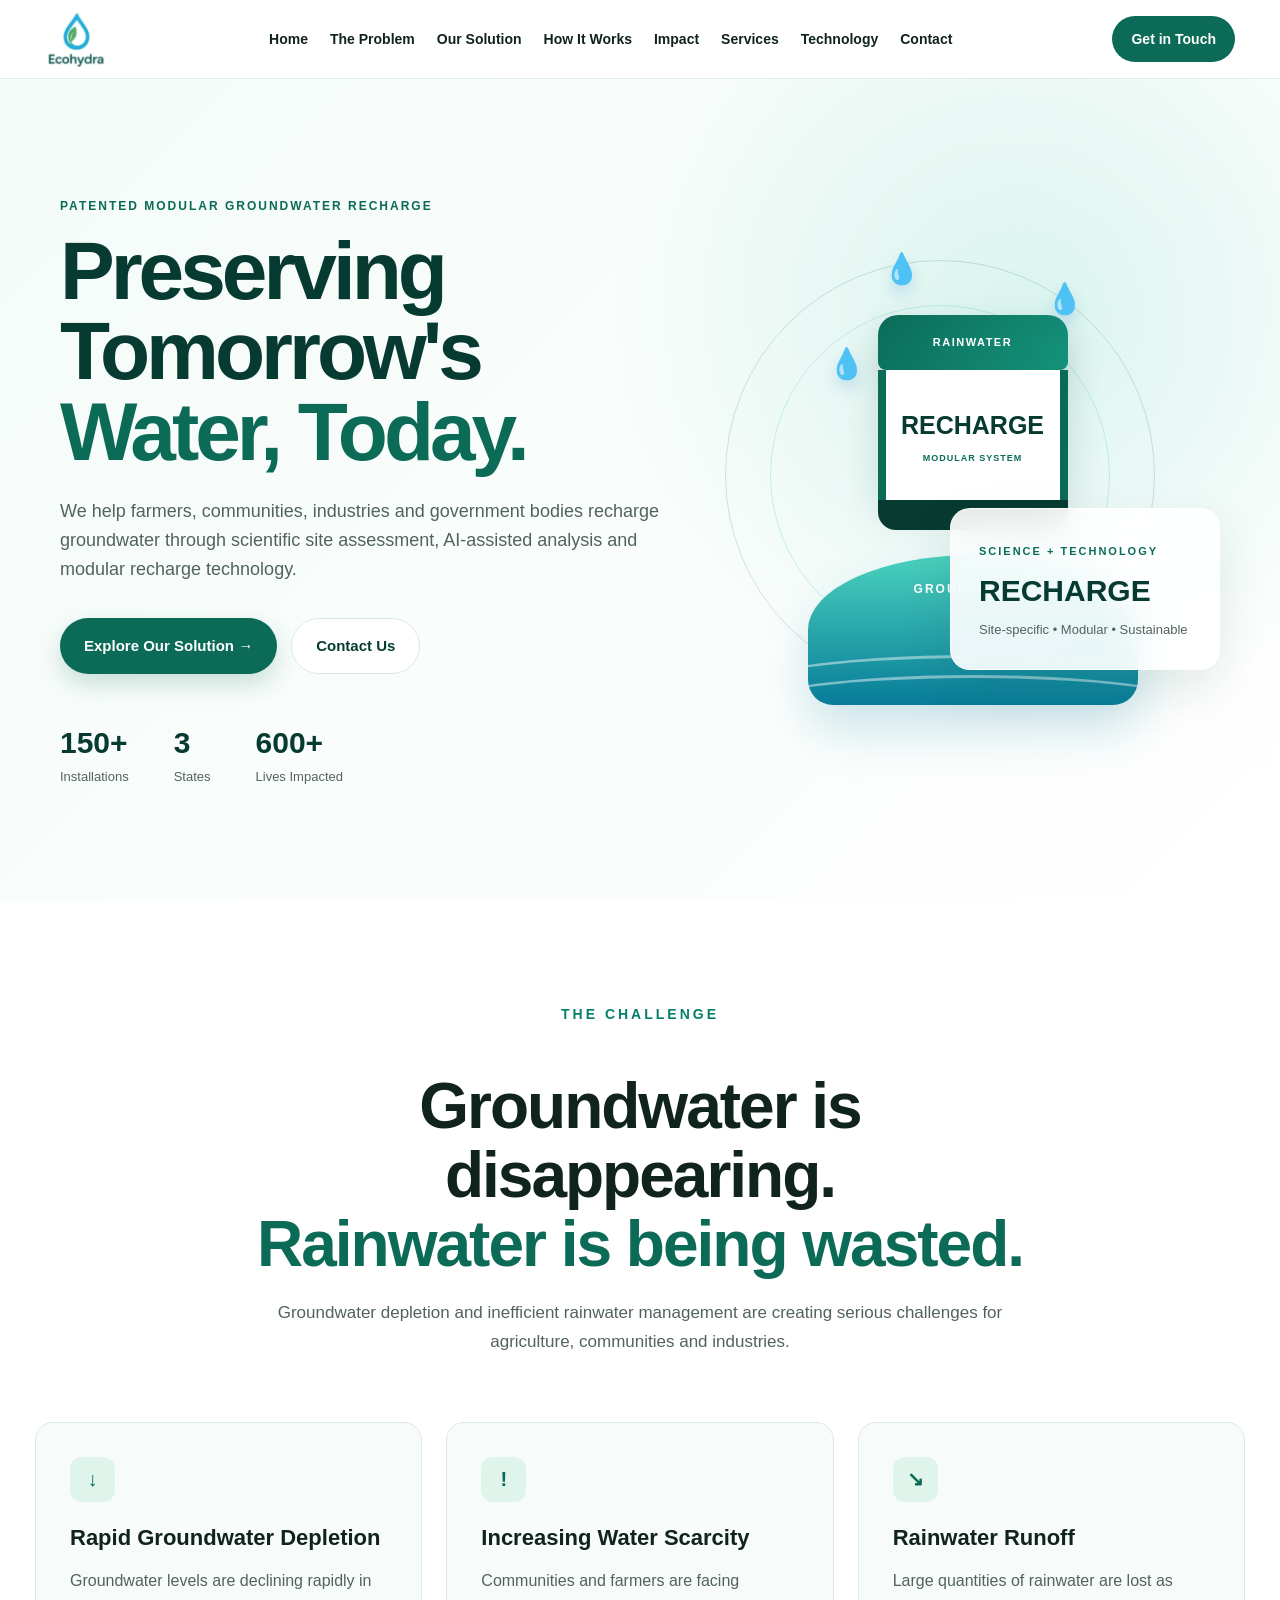
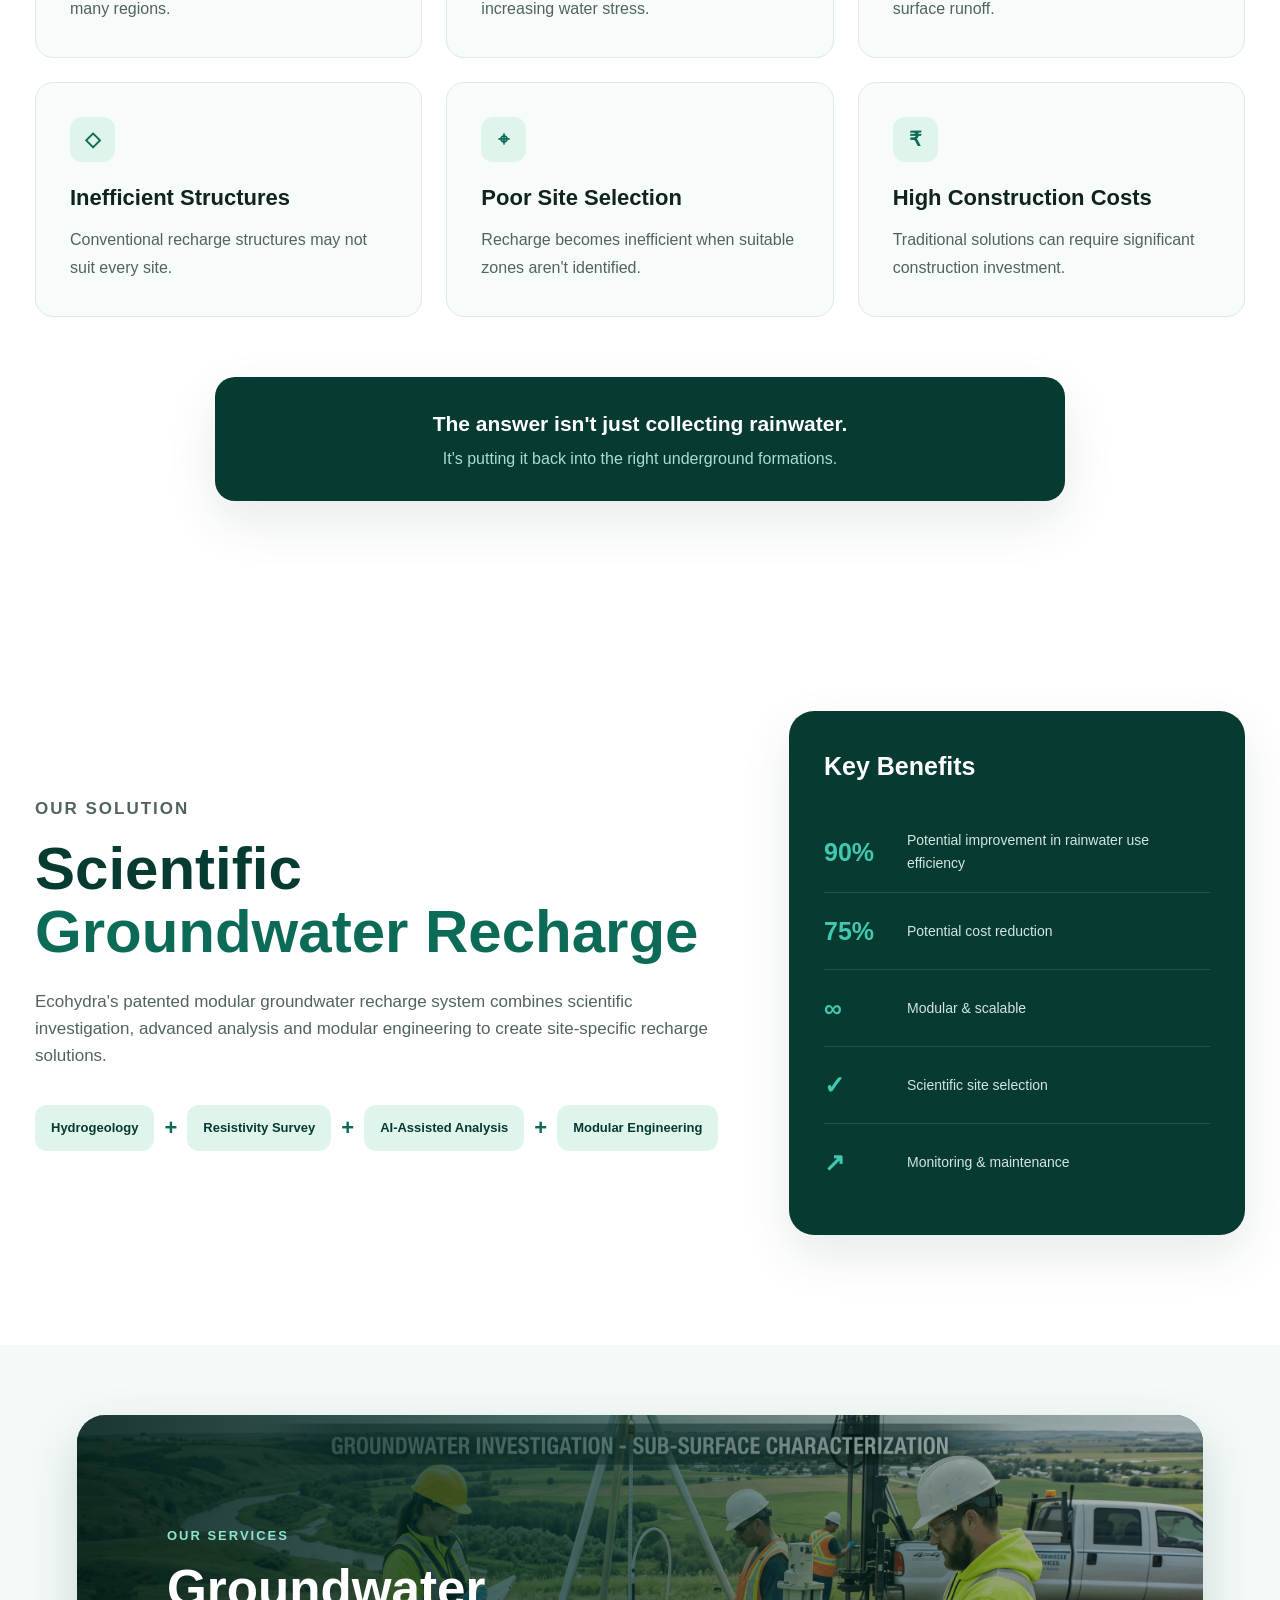
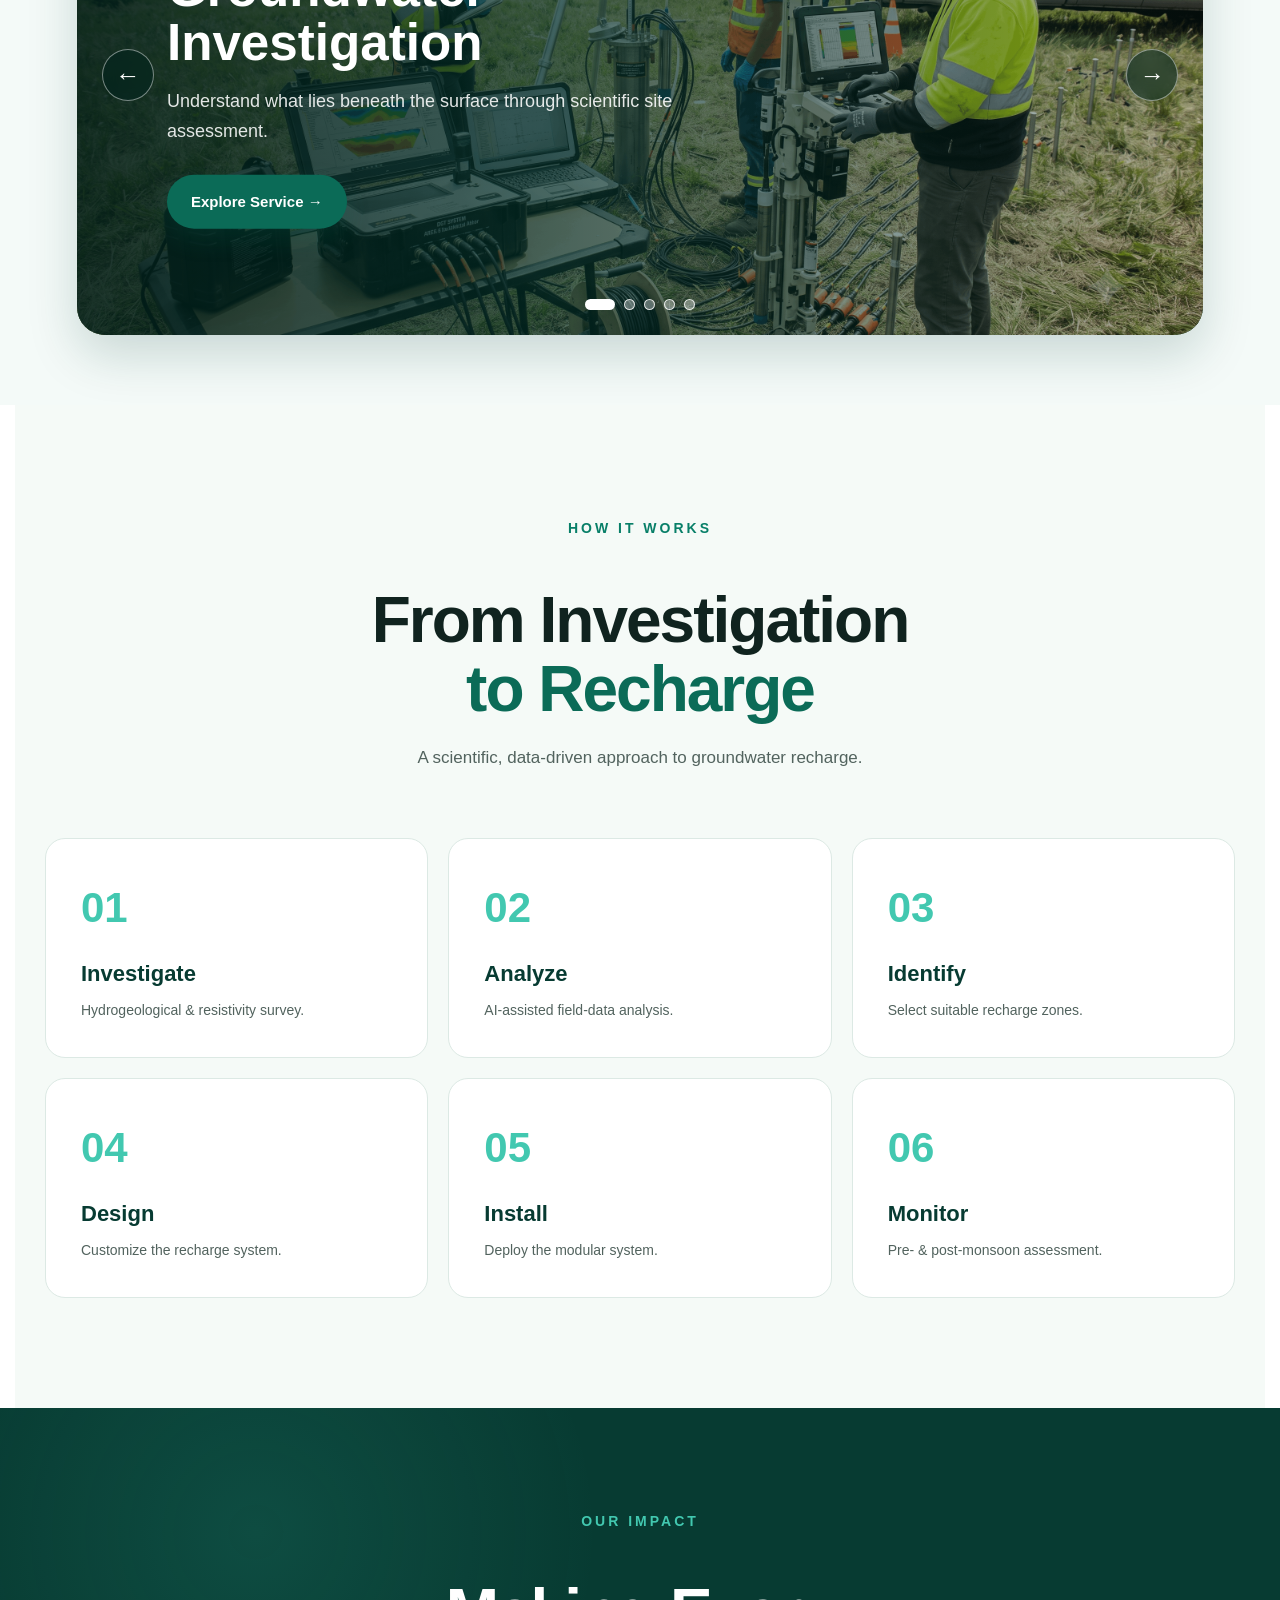
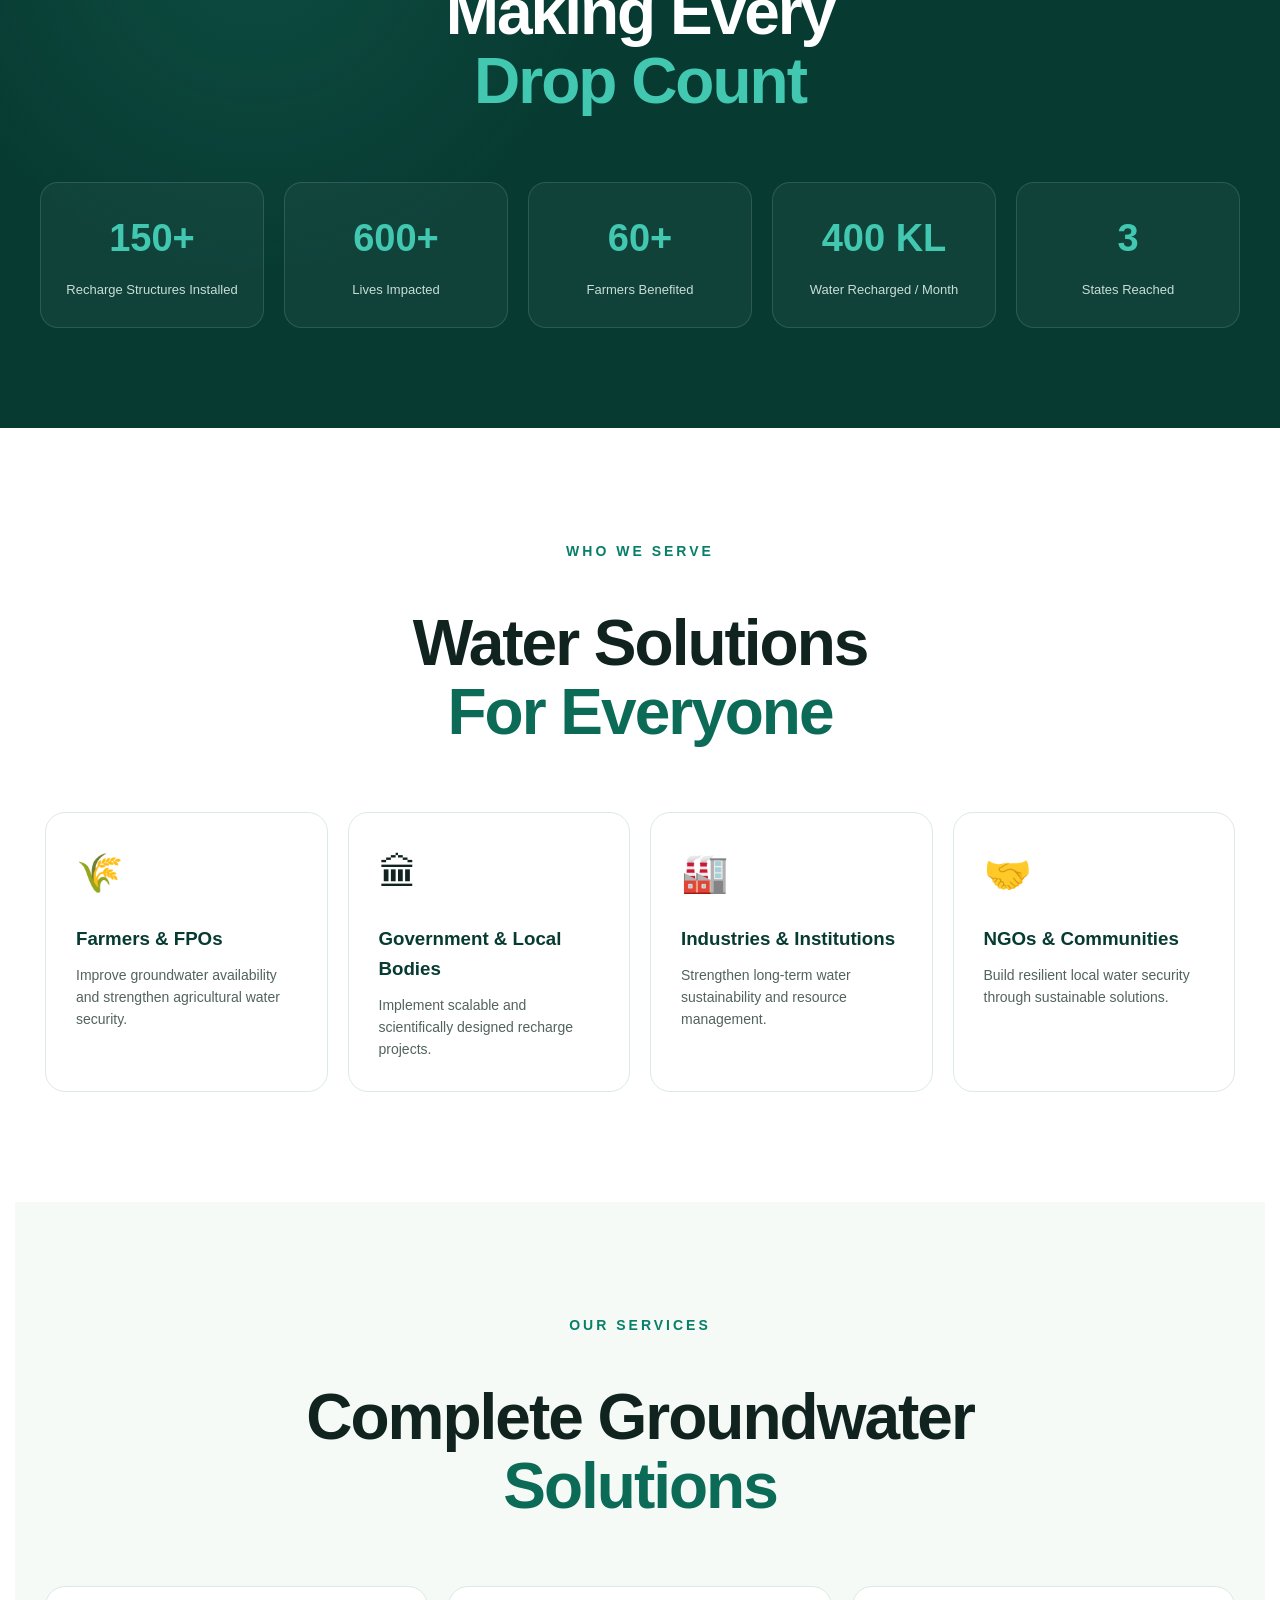
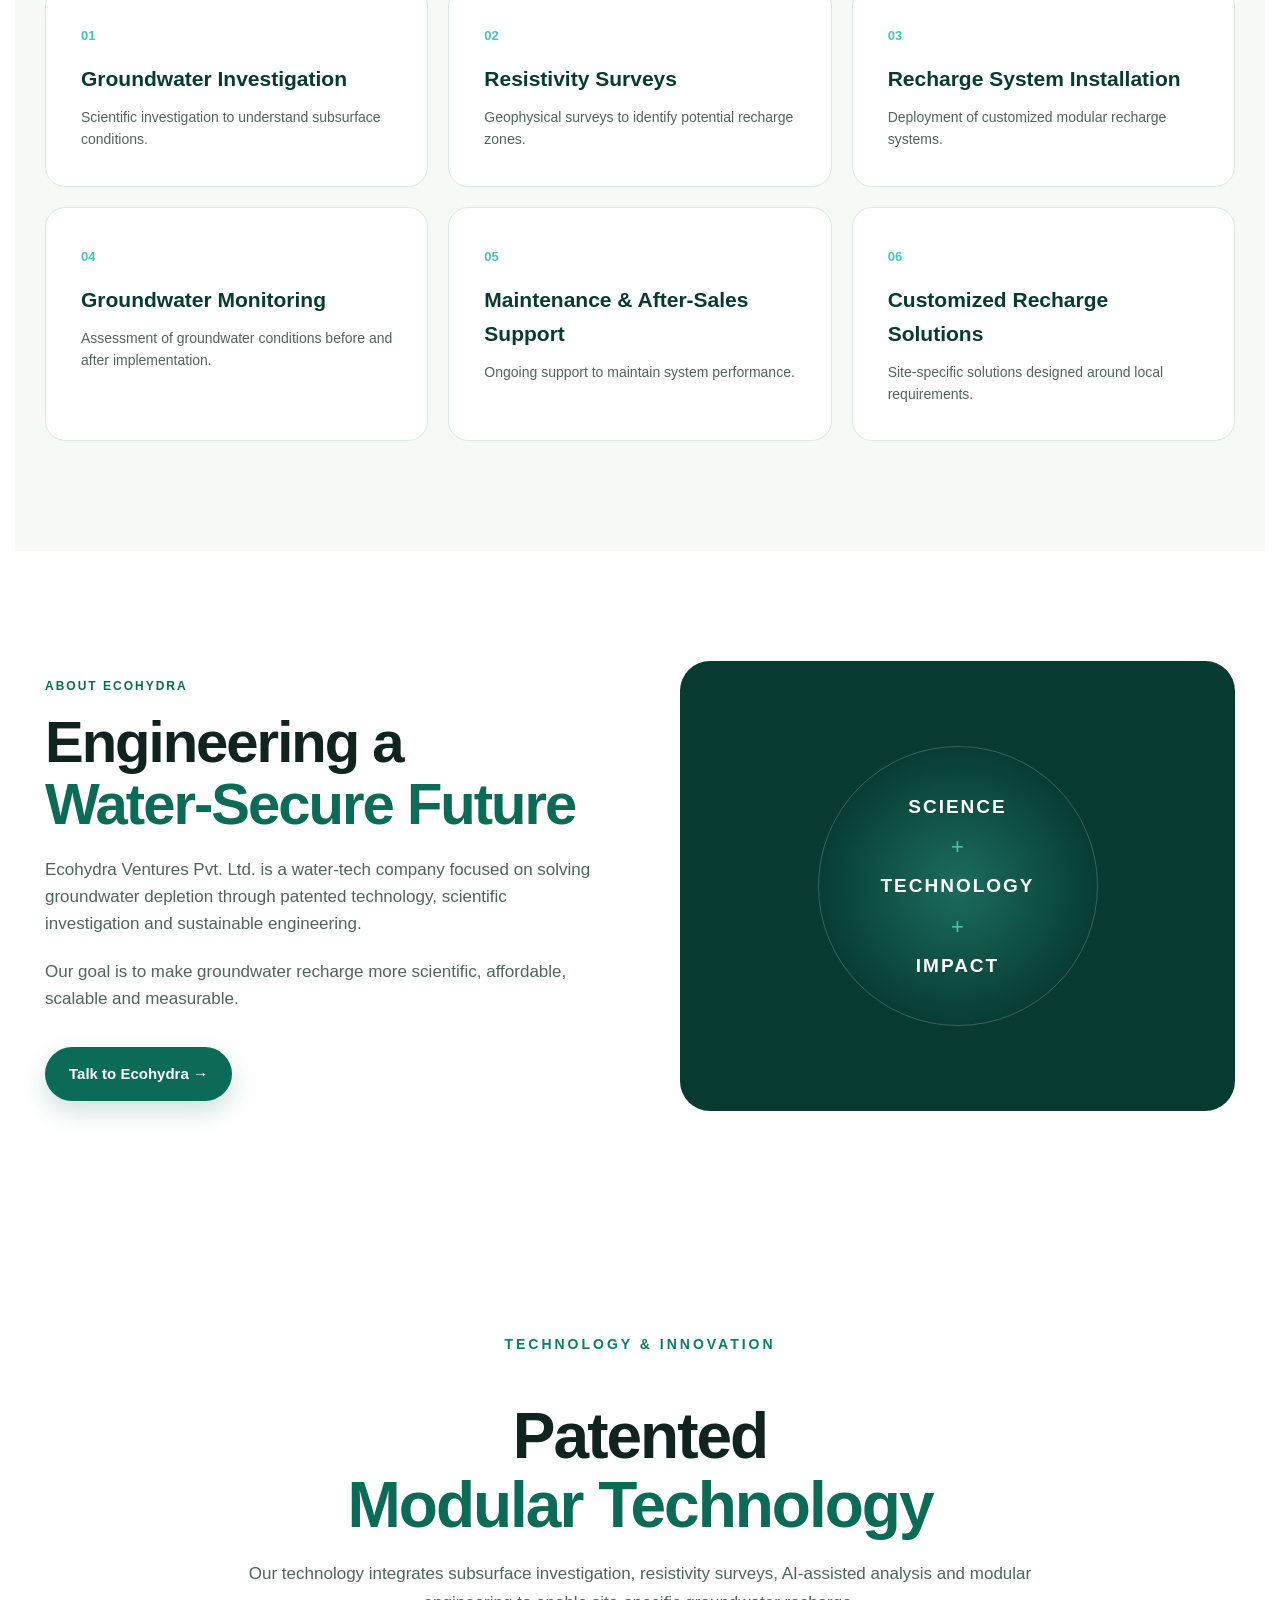
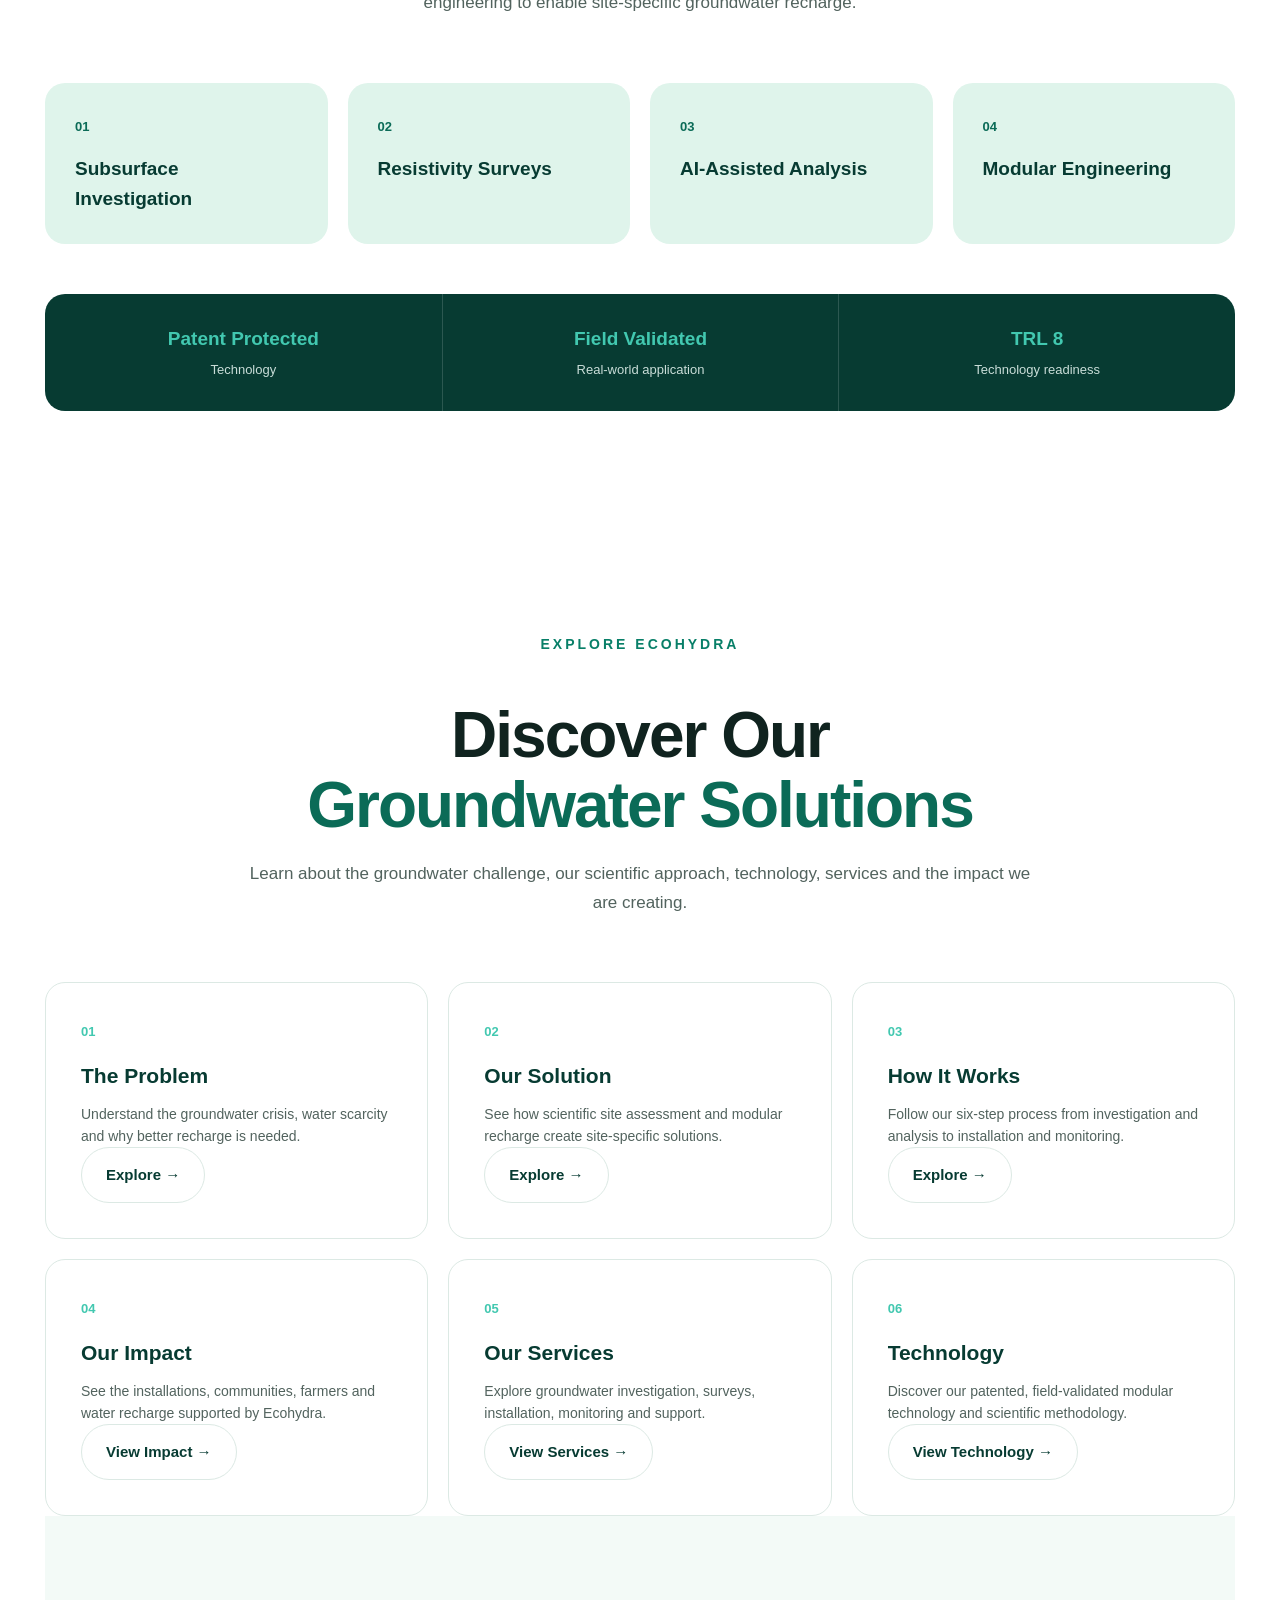
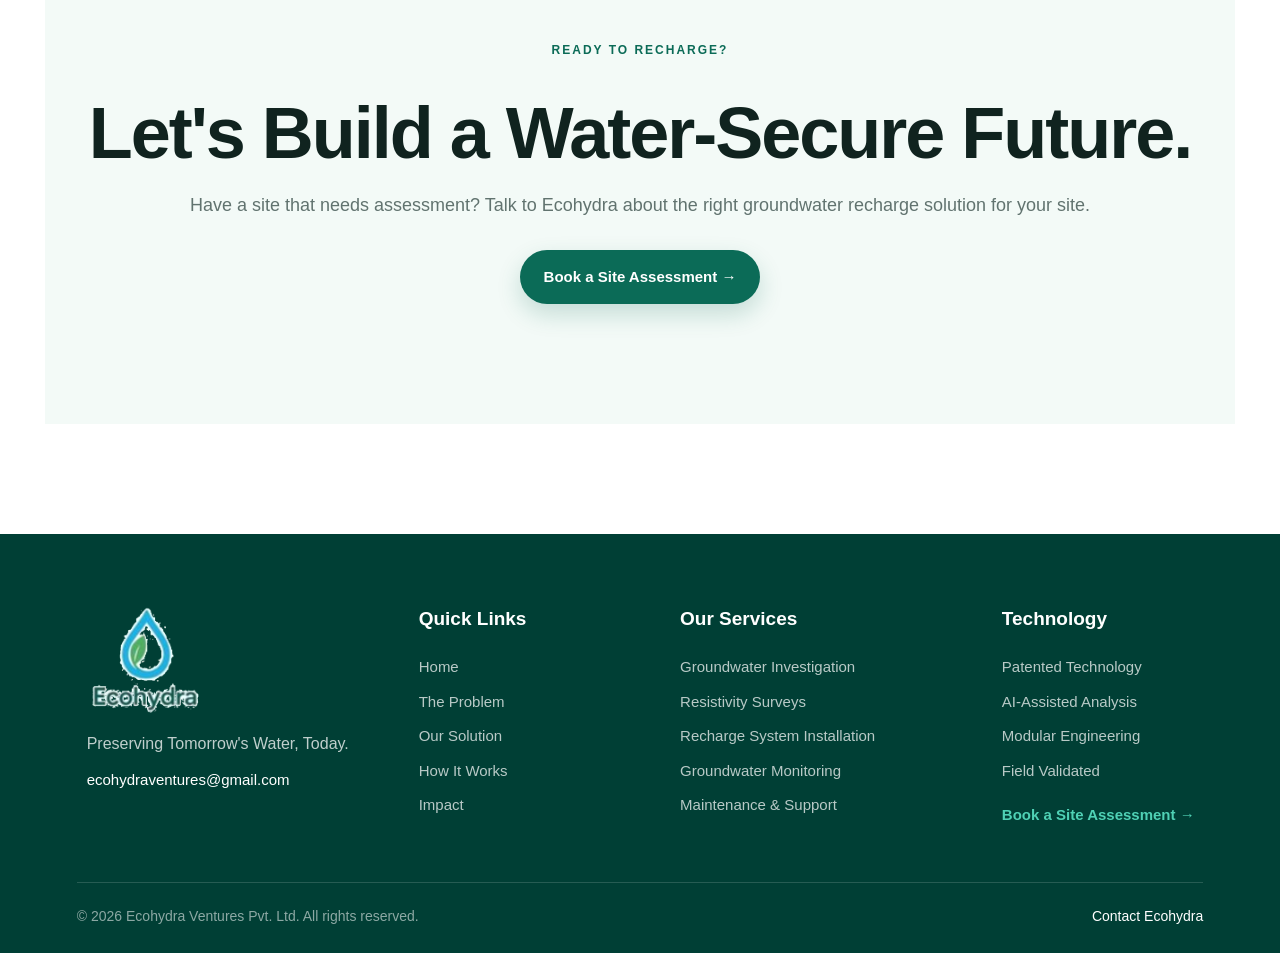
==== commit 1a728352: "Add files via upload" ====
--- a/index.html
+++ b/index.html
@@ -607,7 +607,7 @@
 
                 <article
                     class="home-slide active"
-                    style="background-image: url('images/slide1.png');"
+                   style="background-image: url('images/slide1.png');"
                 >
 
                     <div class="slide-overlay"></div>
